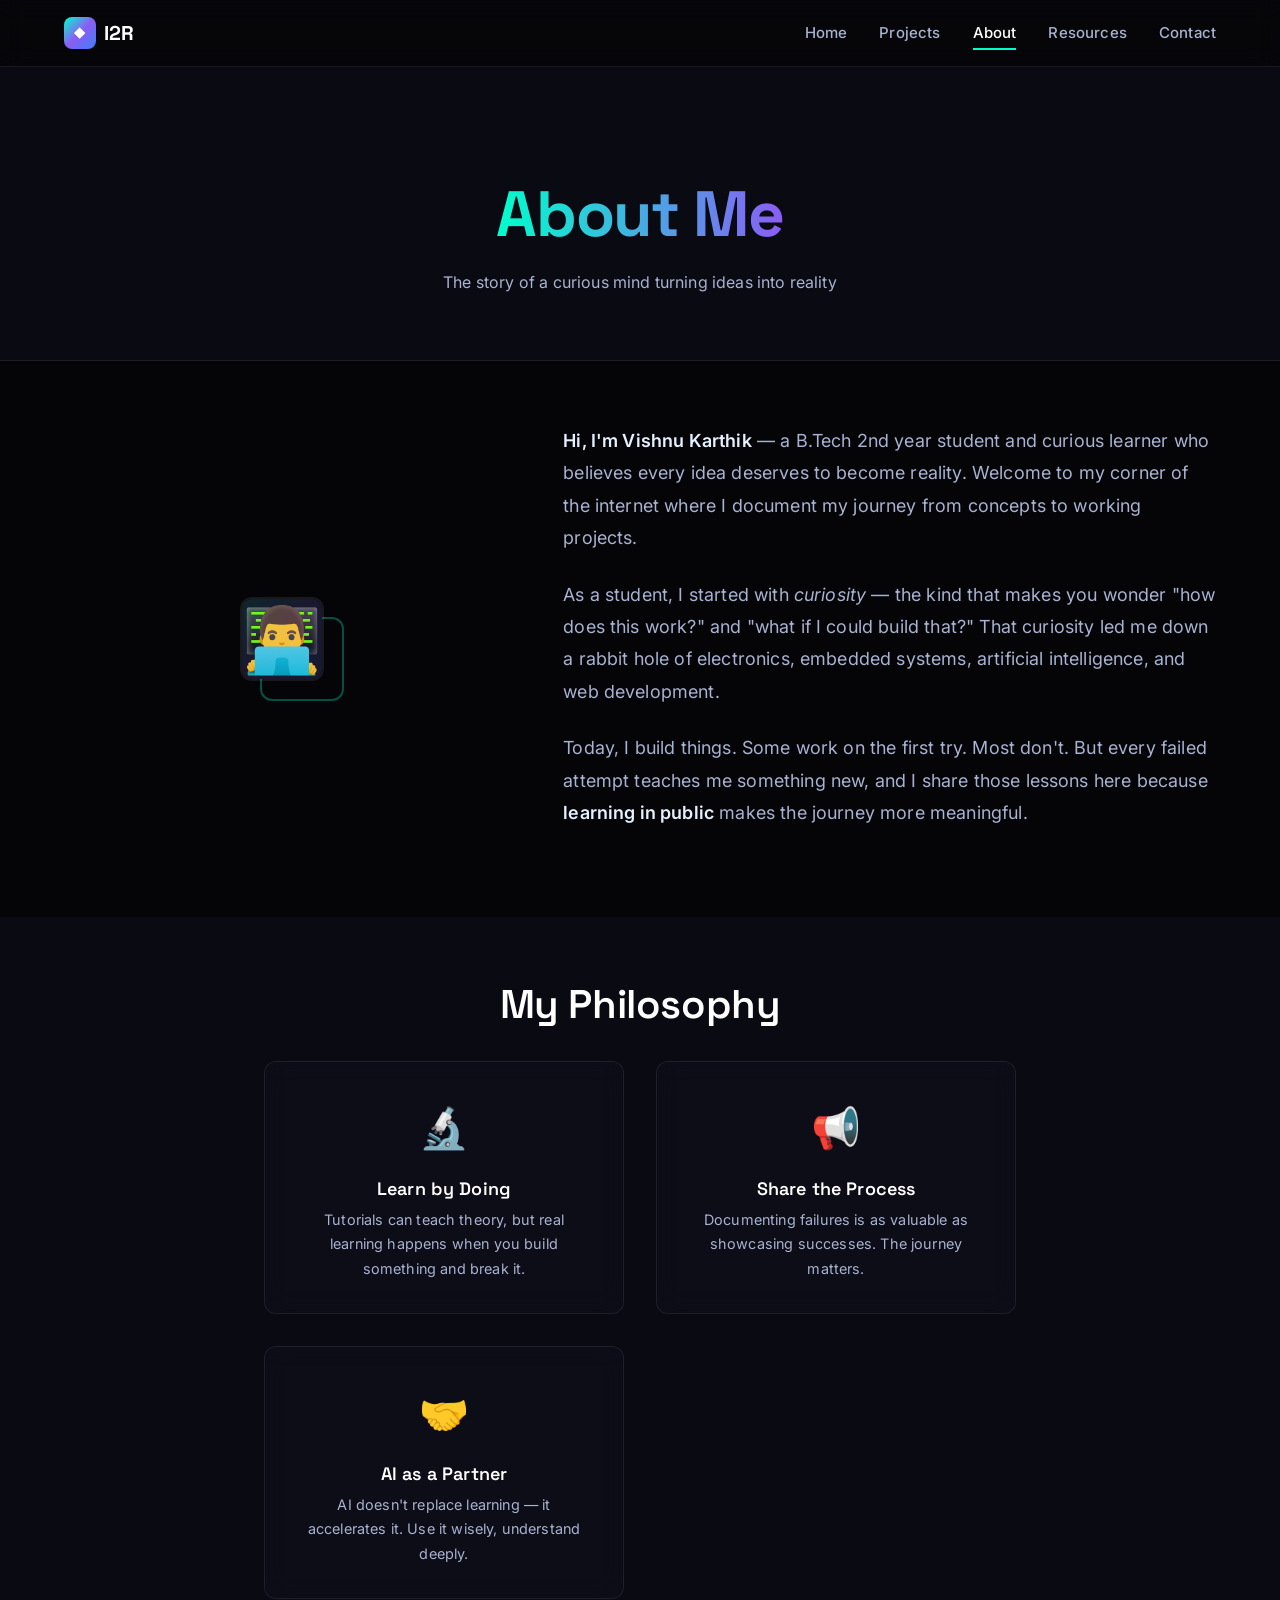
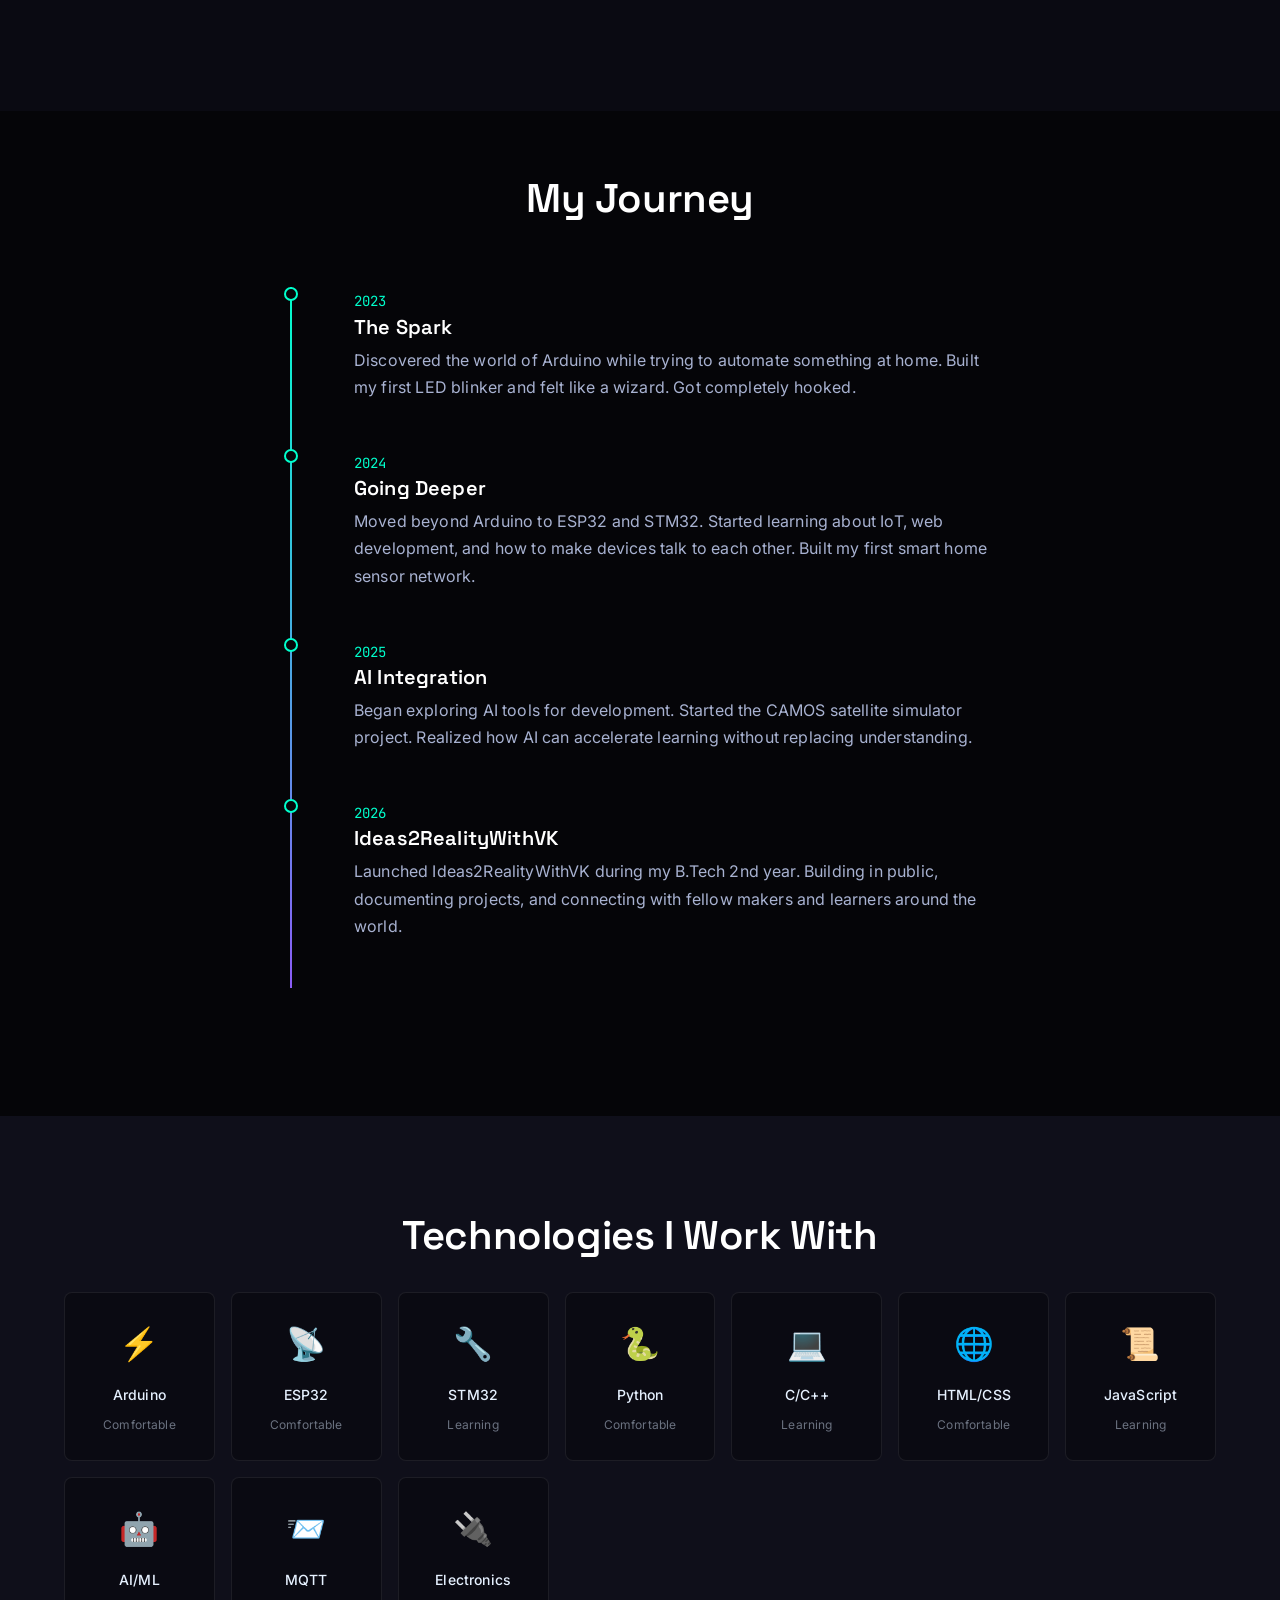
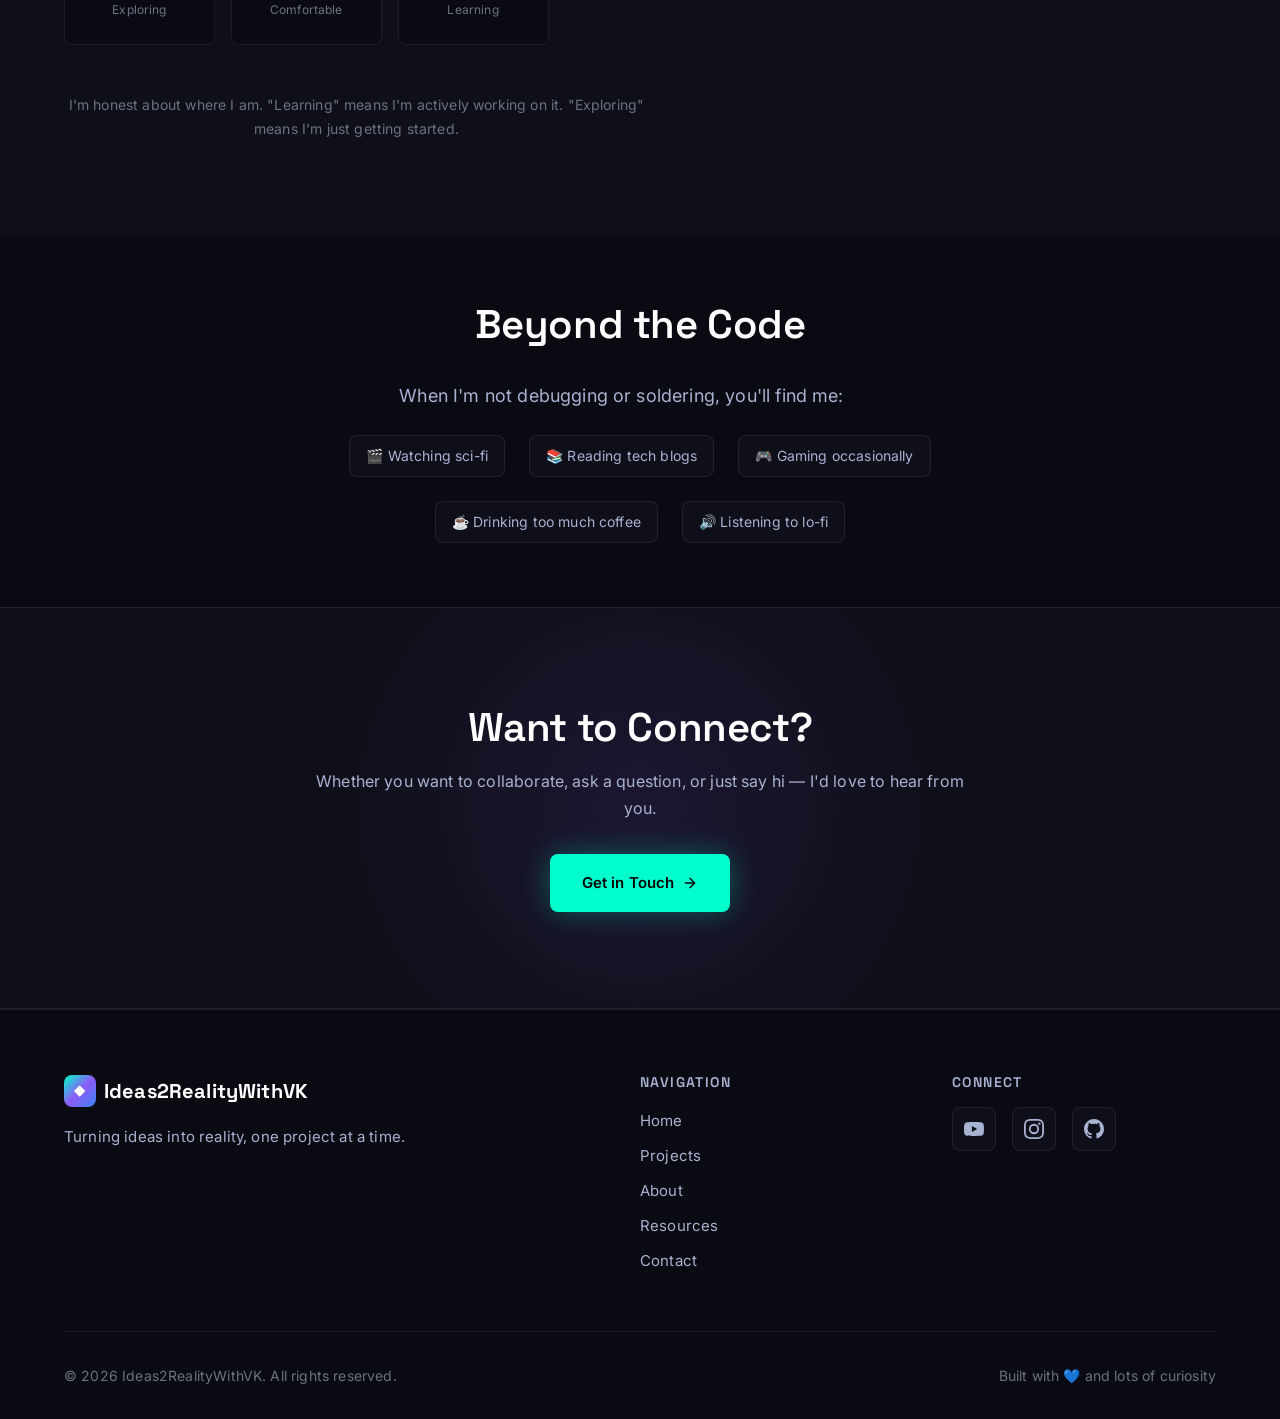
==== about.html @ cab0c221 "Add files via upload" ====
<!DOCTYPE html>
<html lang="en">

<head>
    <meta charset="UTF-8">
    <meta name="viewport" content="width=device-width, initial-scale=1.0">
    <meta name="description"
        content="Get to know Ideas2RealityWithVK - a curious learner turning ideas into real projects with electronics, coding, and AI.">
    <meta name="keywords" content="about, tech learner, maker, electronics enthusiast, programmer">
    <meta name="author" content="Ideas2RealityWithVK">

    <title>About | Ideas2RealityWithVK</title>

    <!-- Fonts -->
    <link rel="preconnect" href="https://fonts.googleapis.com">
    <link rel="preconnect" href="https://fonts.gstatic.com" crossorigin>
    <link
        href="https://fonts.googleapis.com/css2?family=Inter:wght@400;500;600;700&family=JetBrains+Mono:wght@400;500&family=Space+Grotesk:wght@500;600;700&display=swap"
        rel="stylesheet">

    <!-- Styles -->
    <link rel="stylesheet" href="css/style.css">
</head>

<body>
    <!-- Skip Link -->
    <a href="#main" class="skip-link">Skip to main content</a>

    <!-- Navigation -->
    <nav class="nav" role="navigation" aria-label="Main navigation">
        <div class="container nav__container">
            <a href="index.html" class="nav__logo" aria-label="Ideas2RealityWithVK Home">
                <span class="nav__logo-icon">◆</span>
                <span>I2R</span>
            </a>

            <button class="nav__toggle" aria-label="Toggle menu" aria-expanded="false">
                <span class="nav__toggle-bar"></span>
                <span class="nav__toggle-bar"></span>
                <span class="nav__toggle-bar"></span>
            </button>

            <ul class="nav__menu" role="menubar">
                <li role="none"><a href="index.html" class="nav__link" role="menuitem">Home</a></li>
                <li role="none"><a href="projects.html" class="nav__link" role="menuitem">Projects</a></li>
                <li role="none"><a href="about.html" class="nav__link nav__link--active" role="menuitem">About</a></li>
                <li role="none"><a href="resources.html" class="nav__link" role="menuitem">Resources</a></li>
                <li role="none"><a href="contact.html" class="nav__link" role="menuitem">Contact</a></li>
            </ul>
        </div>
        <div class="nav__overlay" aria-hidden="true"></div>
    </nav>

    <main id="main">
        <!-- Page Header -->
        <header class="page-header">
            <div class="container">
                <h1><span class="gradient-text">About Me</span></h1>
                <p>The story of a curious mind turning ideas into reality</p>
            </div>
        </header>

        <!-- About Intro -->
        <section class="about-section">
            <div class="container">
                <div class="about-preview__content reveal-on-scroll">
                    <div class="about-preview__image">
                        <div class="about-preview__image-wrapper">
                            <div class="about-preview__placeholder" aria-label="Profile picture placeholder">
                                👨‍💻
                            </div>
                        </div>
                    </div>
                    <div class="about-intro">
                        <p>
                            <strong>Hi, I'm Vishnu Karthik</strong> — a B.Tech 2nd year student and curious learner
                            who believes every idea deserves to become reality. Welcome to my corner of the internet
                            where I document my journey from concepts to working projects.
                        </p>
                        <p>
                            As a student, I started with <em>curiosity</em> — the kind that makes you wonder
                            "how does this work?" and "what if I could build that?" That curiosity led me down
                            a rabbit hole of electronics, embedded systems, artificial intelligence, and web
                            development.
                        </p>
                        <p>
                            Today, I build things. Some work on the first try. Most don't. But every
                            failed attempt teaches me something new, and I share those lessons here
                            because <strong>learning in public</strong> makes the journey more meaningful.
                        </p>
                    </div>
                </div>
            </div>
        </section>

        <!-- My Philosophy -->
        <section class="about-section" style="background: var(--bg-space);">
            <div class="container container--narrow">
                <div class="reveal-on-scroll">
                    <h2 class="text-center mb-xl">My Philosophy</h2>

                    <div class="grid grid--3 mb-2xl">
                        <div class="card text-center">
                            <div style="font-size: 2.5rem; margin-bottom: 1rem;">🔬</div>
                            <h4 style="margin-bottom: 0.5rem;">Learn by Doing</h4>
                            <p style="font-size: 0.9rem;">Tutorials can teach theory, but real learning happens when you
                                build something and break it.</p>
                        </div>
                        <div class="card text-center">
                            <div style="font-size: 2.5rem; margin-bottom: 1rem;">📢</div>
                            <h4 style="margin-bottom: 0.5rem;">Share the Process</h4>
                            <p style="font-size: 0.9rem;">Documenting failures is as valuable as showcasing successes.
                                The journey matters.</p>
                        </div>
                        <div class="card text-center">
                            <div style="font-size: 2.5rem; margin-bottom: 1rem;">🤝</div>
                            <h4 style="margin-bottom: 0.5rem;">AI as a Partner</h4>
                            <p style="font-size: 0.9rem;">AI doesn't replace learning — it accelerates it. Use it
                                wisely, understand deeply.</p>
                        </div>
                    </div>
                </div>
            </div>
        </section>

        <!-- My Journey Timeline -->
        <section class="about-section">
            <div class="container container--narrow">
                <h2 class="text-center mb-xl reveal-on-scroll">My Journey</h2>

                <div class="timeline reveal-on-scroll">
                    <div class="timeline__item">
                        <span class="timeline__year">2023</span>
                        <h3 class="timeline__title">The Spark</h3>
                        <p class="timeline__description">
                            Discovered the world of Arduino while trying to automate something at home.
                            Built my first LED blinker and felt like a wizard. Got completely hooked.
                        </p>
                    </div>

                    <div class="timeline__item">
                        <span class="timeline__year">2024</span>
                        <h3 class="timeline__title">Going Deeper</h3>
                        <p class="timeline__description">
                            Moved beyond Arduino to ESP32 and STM32. Started learning about IoT,
                            web development, and how to make devices talk to each other. Built my
                            first smart home sensor network.
                        </p>
                    </div>

                    <div class="timeline__item">
                        <span class="timeline__year">2025</span>
                        <h3 class="timeline__title">AI Integration</h3>
                        <p class="timeline__description">
                            Began exploring AI tools for development. Started the CAMOS satellite
                            simulator project. Realized how AI can accelerate learning without
                            replacing understanding.
                        </p>
                    </div>

                    <div class="timeline__item">
                        <span class="timeline__year">2026</span>
                        <h3 class="timeline__title">Ideas2RealityWithVK</h3>
                        <p class="timeline__description">
                            Launched Ideas2RealityWithVK during my B.Tech 2nd year. Building in public,
                            documenting projects, and connecting with fellow makers and learners
                            around the world.
                        </p>
                    </div>
                </div>
            </div>
        </section>

        <!-- Skills Section -->
        <section class="skills-section section">
            <div class="container">
                <h2 class="text-center mb-xl reveal-on-scroll">Technologies I Work With</h2>

                <div class="skills-grid reveal-stagger reveal-on-scroll">
                    <div class="skill-item">
                        <span class="skill-item__icon">⚡</span>
                        <span class="skill-item__name">Arduino</span>
                        <span class="skill-item__level">Comfortable</span>
                    </div>
                    <div class="skill-item">
                        <span class="skill-item__icon">📡</span>
                        <span class="skill-item__name">ESP32</span>
                        <span class="skill-item__level">Comfortable</span>
                    </div>
                    <div class="skill-item">
                        <span class="skill-item__icon">🔧</span>
                        <span class="skill-item__name">STM32</span>
                        <span class="skill-item__level">Learning</span>
                    </div>
                    <div class="skill-item">
                        <span class="skill-item__icon">🐍</span>
                        <span class="skill-item__name">Python</span>
                        <span class="skill-item__level">Comfortable</span>
                    </div>
                    <div class="skill-item">
                        <span class="skill-item__icon">💻</span>
                        <span class="skill-item__name">C/C++</span>
                        <span class="skill-item__level">Learning</span>
                    </div>
                    <div class="skill-item">
                        <span class="skill-item__icon">🌐</span>
                        <span class="skill-item__name">HTML/CSS</span>
                        <span class="skill-item__level">Comfortable</span>
                    </div>
                    <div class="skill-item">
                        <span class="skill-item__icon">📜</span>
                        <span class="skill-item__name">JavaScript</span>
                        <span class="skill-item__level">Learning</span>
                    </div>
                    <div class="skill-item">
                        <span class="skill-item__icon">🤖</span>
                        <span class="skill-item__name">AI/ML</span>
                        <span class="skill-item__level">Exploring</span>
                    </div>
                    <div class="skill-item">
                        <span class="skill-item__icon">📨</span>
                        <span class="skill-item__name">MQTT</span>
                        <span class="skill-item__level">Comfortable</span>
                    </div>
                    <div class="skill-item">
                        <span class="skill-item__icon">🔌</span>
                        <span class="skill-item__name">Electronics</span>
                        <span class="skill-item__level">Learning</span>
                    </div>
                </div>

                <p class="text-center mt-2xl" style="color: var(--text-dim); font-size: 0.875rem;">
                    I'm honest about where I am. "Learning" means I'm actively working on it.
                    "Exploring" means I'm just getting started.
                </p>
            </div>
        </section>

        <!-- Beyond Code -->
        <section class="about-section" style="background: var(--bg-space);">
            <div class="container container--narrow">
                <div class="reveal-on-scroll">
                    <h2 class="text-center mb-xl">Beyond the Code</h2>

                    <div class="text-center">
                        <p style="font-size: 1.125rem; margin-bottom: 1.5rem;">
                            When I'm not debugging or soldering, you'll find me:
                        </p>
                        <div class="flex flex--center flex--gap-lg" style="flex-wrap: wrap;">
                            <span class="tech-stack__item">🎬 Watching sci-fi</span>
                            <span class="tech-stack__item">📚 Reading tech blogs</span>
                            <span class="tech-stack__item">🎮 Gaming occasionally</span>
                            <span class="tech-stack__item">☕ Drinking too much coffee</span>
                            <span class="tech-stack__item">🔊 Listening to lo-fi</span>
                        </div>
                    </div>
                </div>
            </div>
        </section>

        <!-- CTA -->
        <section class="cta-banner section">
            <div class="container">
                <div class="cta-banner__content reveal-on-scroll">
                    <h2>Want to Connect?</h2>
                    <p>
                        Whether you want to collaborate, ask a question, or just say hi —
                        I'd love to hear from you.
                    </p>
                    <a href="contact.html" class="btn btn--primary">
                        Get in Touch
                        <svg class="btn__icon" width="16" height="16" viewBox="0 0 24 24" fill="none"
                            stroke="currentColor" stroke-width="2" stroke-linecap="round" stroke-linejoin="round">
                            <path d="M5 12h14M12 5l7 7-7 7" />
                        </svg>
                    </a>
                </div>
            </div>
        </section>
    </main>

    <!-- Footer -->
    <footer class="footer" role="contentinfo">
        <div class="container">
            <div class="footer__content">
                <div class="footer__brand">
                    <a href="index.html" class="nav__logo">
                        <span class="nav__logo-icon">◆</span>
                        <span>Ideas2RealityWithVK</span>
                    </a>
                    <p>Turning ideas into reality, one project at a time.</p>
                </div>

                <nav class="footer__nav" aria-label="Footer navigation">
                    <h4>Navigation</h4>
                    <ul>
                        <li><a href="index.html">Home</a></li>
                        <li><a href="projects.html">Projects</a></li>
                        <li><a href="about.html">About</a></li>
                        <li><a href="resources.html">Resources</a></li>
                        <li><a href="contact.html">Contact</a></li>
                    </ul>
                </nav>

                <div class="footer__social">
                    <h4>Connect</h4>
                    <div class="social-links">
                        <a href="https://youtube.com/@Ideas2RealityWithVK" class="social-link" aria-label="YouTube"
                            target="_blank" rel="noopener noreferrer">
                            <svg viewBox="0 0 24 24" fill="currentColor">
                                <path
                                    d="M23.498 6.186a3.016 3.016 0 0 0-2.122-2.136C19.505 3.545 12 3.545 12 3.545s-7.505 0-9.377.505A3.017 3.017 0 0 0 .502 6.186C0 8.07 0 12 0 12s0 3.93.502 5.814a3.016 3.016 0 0 0 2.122 2.136c1.871.505 9.376.505 9.376.505s7.505 0 9.377-.505a3.015 3.015 0 0 0 2.122-2.136C24 15.93 24 12 24 12s0-3.93-.502-5.814zM9.545 15.568V8.432L15.818 12l-6.273 3.568z" />
                            </svg>
                        </a>
                        <a href="https://instagram.com/ideas2reality_vk" class="social-link" aria-label="Instagram"
                            target="_blank" rel="noopener noreferrer">
                            <svg viewBox="0 0 24 24" fill="currentColor">
                                <path
                                    d="M12 2.163c3.204 0 3.584.012 4.85.07 3.252.148 4.771 1.691 4.919 4.919.058 1.265.069 1.645.069 4.849 0 3.205-.012 3.584-.069 4.849-.149 3.225-1.664 4.771-4.919 4.919-1.266.058-1.644.07-4.85.07-3.204 0-3.584-.012-4.849-.07-3.26-.149-4.771-1.699-4.919-4.92-.058-1.265-.07-1.644-.07-4.849 0-3.204.013-3.583.07-4.849.149-3.227 1.664-4.771 4.919-4.919 1.266-.057 1.645-.069 4.849-.069zM12 0C8.741 0 8.333.014 7.053.072 2.695.272.273 2.69.073 7.052.014 8.333 0 8.741 0 12c0 3.259.014 3.668.072 4.948.2 4.358 2.618 6.78 6.98 6.98C8.333 23.986 8.741 24 12 24c3.259 0 3.668-.014 4.948-.072 4.354-.2 6.782-2.618 6.979-6.98.059-1.28.073-1.689.073-4.948 0-3.259-.014-3.667-.072-4.947-.196-4.354-2.617-6.78-6.979-6.98C15.668.014 15.259 0 12 0zm0 5.838a6.162 6.162 0 1 0 0 12.324 6.162 6.162 0 0 0 0-12.324zM12 16a4 4 0 1 1 0-8 4 4 0 0 1 0 8zm6.406-11.845a1.44 1.44 0 1 0 0 2.881 1.44 1.44 0 0 0 0-2.881z" />
                            </svg>
                        </a>
                        <a href="https://github.com/Ideas2RealityWithVK" class="social-link" aria-label="GitHub"
                            target="_blank" rel="noopener noreferrer">
                            <svg viewBox="0 0 24 24" fill="currentColor">
                                <path
                                    d="M12 0C5.374 0 0 5.373 0 12c0 5.302 3.438 9.8 8.207 11.387.599.111.793-.261.793-.577v-2.234c-3.338.726-4.033-1.416-4.033-1.416-.546-1.387-1.333-1.756-1.333-1.756-1.089-.745.083-.729.083-.729 1.205.084 1.839 1.237 1.839 1.237 1.07 1.834 2.807 1.304 3.492.997.107-.775.418-1.305.762-1.604-2.665-.305-5.467-1.334-5.467-5.931 0-1.311.469-2.381 1.236-3.221-.124-.303-.535-1.524.117-3.176 0 0 1.008-.322 3.301 1.23A11.509 11.509 0 0 1 12 5.803c1.02.005 2.047.138 3.006.404 2.291-1.552 3.297-1.23 3.297-1.23.653 1.653.242 2.874.118 3.176.77.84 1.235 1.911 1.235 3.221 0 4.609-2.807 5.624-5.479 5.921.43.372.823 1.102.823 2.222v3.293c0 .319.192.694.801.576C20.566 21.797 24 17.3 24 12c0-6.627-5.373-12-12-12z" />
                            </svg>
                        </a>
                    </div>
                </div>
            </div>

            <div class="footer__bottom">
                <p>&copy; 2026 Ideas2RealityWithVK. All rights reserved.</p>
                <p>Built with 💙 and lots of curiosity</p>
            </div>
        </div>
    </footer>

    <!-- Scripts -->
    <script src="js/main.js"></script>
</body>

</html>
---- css/style.css ----
/* ============================================
   IDEAS2REALITYWITHVK — Design System
   A futuristic dark-mode portfolio
   ============================================ */

/* ============================================
   1. CSS CUSTOM PROPERTIES
   ============================================ */
:root {
  /* === BACKGROUNDS === */
  --bg-void: #050508;
  --bg-space: #0a0a12;
  --bg-nebula: #0f0f1a;
  --bg-stellar: #151525;
  --bg-cosmic: #1a1a2e;

  /* === TEXT HIERARCHY === */
  --text-white: #ffffff;
  --text-bright: #e6f1ff;
  --text-muted: #a8b2d1;
  --text-dim: #6b7280;

  /* === ACCENT SPECTRUM === */
  --accent-primary: #00ffcc;
  --accent-secondary: #8b5cf6;
  --accent-tertiary: #3b82f6;
  --accent-warm: #f59e0b;
  --accent-success: #10b981;

  /* === GLASS EFFECTS === */
  --glass-bg: rgba(15, 15, 26, 0.7);
  --glass-border: rgba(255, 255, 255, 0.08);
  --glass-blur: 12px;

  /* === GLOW EFFECTS === */
  --glow-cyan: 0 0 30px rgba(0, 255, 204, 0.3);
  --glow-violet: 0 0 30px rgba(139, 92, 246, 0.3);
  --glow-blue: 0 0 30px rgba(59, 130, 246, 0.3);
  --glow-subtle: 0 0 60px rgba(0, 255, 204, 0.1);

  /* === GRADIENTS === */
  --gradient-hero: linear-gradient(135deg, #00ffcc 0%, #8b5cf6 50%, #3b82f6 100%);
  --gradient-card: linear-gradient(180deg, rgba(139, 92, 246, 0.1) 0%, transparent 100%);
  --gradient-border: linear-gradient(135deg, rgba(0, 255, 204, 0.5), rgba(139, 92, 246, 0.5));
  --gradient-text: linear-gradient(90deg, #00ffcc, #8b5cf6, #3b82f6);

  /* === SPACING === */
  --space-xs: 0.25rem;
  --space-sm: 0.5rem;
  --space-md: 1rem;
  --space-lg: 1.5rem;
  --space-xl: 2rem;
  --space-2xl: 3rem;
  --space-3xl: 4rem;
  --space-4xl: 6rem;

  /* === ANIMATION === */
  --ease-out-expo: cubic-bezier(0.16, 1, 0.3, 1);
  --ease-out-back: cubic-bezier(0.34, 1.56, 0.64, 1);
  --ease-in-out-circ: cubic-bezier(0.85, 0, 0.15, 1);
  --spring-bounce: cubic-bezier(0.68, -0.6, 0.32, 1.6);
  --duration-instant: 100ms;
  --duration-fast: 200ms;
  --duration-normal: 400ms;
  --duration-slow: 600ms;
  --duration-reveal: 800ms;

  /* === BORDERS === */
  --radius-sm: 4px;
  --radius-md: 8px;
  --radius-lg: 12px;
  --radius-xl: 16px;
  --radius-full: 9999px;

  /* === SHADOWS === */
  --shadow-sm: 0 2px 8px rgba(0, 0, 0, 0.3);
  --shadow-md: 0 4px 16px rgba(0, 0, 0, 0.4);
  --shadow-lg: 0 8px 32px rgba(0, 0, 0, 0.5);
  --shadow-glow: 0 0 40px rgba(0, 255, 204, 0.15);
}

/* ============================================
   2. CSS RESET & BASE
   ============================================ */
*,
*::before,
*::after {
  box-sizing: border-box;
  margin: 0;
  padding: 0;
}

html {
  scroll-behavior: smooth;
  font-size: 16px;
}

body {
  font-family: 'Inter', -apple-system, BlinkMacSystemFont, 'Segoe UI', Roboto, sans-serif;
  background-color: var(--bg-void);
  color: var(--text-bright);
  line-height: 1.7;
  letter-spacing: 0.01em;
  min-height: 100vh;
  overflow-x: hidden;
  -webkit-font-smoothing: antialiased;
  -moz-osx-font-smoothing: grayscale;
}

/* Selection */
::selection {
  background: rgba(0, 255, 204, 0.3);
  color: var(--text-white);
}

/* Focus Styles */
:focus-visible {
  outline: 2px solid var(--accent-primary);
  outline-offset: 4px;
}

/* ============================================
   3. TYPOGRAPHY
   ============================================ */
h1, h2, h3, h4, h5, h6 {
  font-family: 'Space Grotesk', 'Inter', sans-serif;
  font-weight: 600;
  line-height: 1.2;
  color: var(--text-white);
}

h1 {
  font-size: clamp(2.5rem, 6vw, 4rem);
  font-weight: 700;
  letter-spacing: -0.02em;
}

h2 {
  font-size: clamp(1.75rem, 4vw, 2.5rem);
  letter-spacing: -0.01em;
}

h3 {
  font-size: clamp(1.25rem, 2vw, 1.5rem);
}

h4 {
  font-size: 1.125rem;
}

p {
  color: var(--text-muted);
  max-width: 65ch;
}

a {
  color: var(--accent-primary);
  text-decoration: none;
  transition: color var(--duration-fast) ease;
}

a:hover {
  color: var(--text-white);
}

strong {
  color: var(--text-bright);
  font-weight: 600;
}

code {
  font-family: 'JetBrains Mono', 'Fira Code', monospace;
  font-size: 0.875em;
  background: var(--bg-stellar);
  padding: 0.2em 0.4em;
  border-radius: var(--radius-sm);
  color: var(--accent-primary);
}

/* Gradient Text */
.gradient-text {
  background: var(--gradient-text);
  background-size: 200% auto;
  -webkit-background-clip: text;
  background-clip: text;
  -webkit-text-fill-color: transparent;
  animation: shimmer 3s linear infinite;
}

@keyframes shimmer {
  0% { background-position: 0% center; }
  100% { background-position: 200% center; }
}

/* ============================================
   4. LAYOUT
   ============================================ */
.container {
  width: 100%;
  max-width: 1200px;
  margin: 0 auto;
  padding: 0 var(--space-lg);
}

.container--narrow {
  max-width: 800px;
}

.container--wide {
  max-width: 1400px;
}

/* Grid System */
.grid {
  display: grid;
  gap: var(--space-xl);
}

.grid--2 {
  grid-template-columns: repeat(auto-fit, minmax(300px, 1fr));
}

.grid--3 {
  grid-template-columns: repeat(auto-fit, minmax(280px, 1fr));
}

/* Flex Utilities */
.flex {
  display: flex;
}

.flex--center {
  align-items: center;
  justify-content: center;
}

.flex--between {
  align-items: center;
  justify-content: space-between;
}

.flex--column {
  flex-direction: column;
}

.flex--gap-sm { gap: var(--space-sm); }
.flex--gap-md { gap: var(--space-md); }
.flex--gap-lg { gap: var(--space-lg); }

/* Section Spacing */
section {
  padding: var(--space-4xl) 0;
}

.section-header {
  margin-bottom: var(--space-3xl);
  text-align: center;
}

.section-header p {
  margin: var(--space-md) auto 0;
}

/* ============================================
   5. SKIP LINK (Accessibility)
   ============================================ */
.skip-link {
  position: fixed;
  top: -100%;
  left: var(--space-md);
  z-index: 9999;
  padding: var(--space-sm) var(--space-md);
  background: var(--accent-primary);
  color: var(--bg-void);
  font-weight: 600;
  border-radius: var(--radius-md);
  transition: top var(--duration-fast) ease;
}

.skip-link:focus {
  top: var(--space-md);
}

/* ============================================
   6. NAVIGATION
   ============================================ */
.nav {
  position: fixed;
  top: 0;
  left: 0;
  right: 0;
  z-index: 1000;
  padding: var(--space-md) 0;
  background: rgba(5, 5, 8, 0.8);
  backdrop-filter: blur(var(--glass-blur));
  border-bottom: 1px solid var(--glass-border);
  transition: background var(--duration-normal) ease;
}

.nav__container {
  display: flex;
  align-items: center;
  justify-content: space-between;
}

/* Logo */
.nav__logo {
  display: flex;
  align-items: center;
  gap: var(--space-sm);
  font-family: 'Space Grotesk', sans-serif;
  font-size: 1.25rem;
  font-weight: 700;
  color: var(--text-white);
  text-decoration: none;
  transition: transform var(--duration-fast) var(--ease-out-back);
}

.nav__logo:hover {
  transform: scale(1.05);
  color: var(--text-white);
}

.nav__logo-icon {
  width: 32px;
  height: 32px;
  background: var(--gradient-hero);
  border-radius: var(--radius-md);
  display: flex;
  align-items: center;
  justify-content: center;
  font-size: 0.875rem;
  transition: transform var(--duration-normal) var(--ease-out-expo);
}

.nav__logo:hover .nav__logo-icon {
  transform: rotate(10deg);
}

/* Desktop Menu */
.nav__menu {
  display: flex;
  align-items: center;
  gap: var(--space-xl);
  list-style: none;
}

.nav__link {
  position: relative;
  color: var(--text-muted);
  font-size: 0.9375rem;
  font-weight: 500;
  padding: var(--space-sm) 0;
  transition: color var(--duration-fast) ease;
}

.nav__link::after {
  content: '';
  position: absolute;
  bottom: 0;
  left: 0;
  width: 0;
  height: 2px;
  background: var(--accent-primary);
  transition: width var(--duration-normal) var(--ease-out-expo);
}

.nav__link:hover,
.nav__link--active {
  color: var(--text-white);
}

.nav__link:hover::after,
.nav__link--active::after {
  width: 100%;
}

/* Mobile Menu Toggle */
.nav__toggle {
  display: none;
  flex-direction: column;
  gap: 5px;
  padding: var(--space-sm);
  background: transparent;
  border: none;
  cursor: pointer;
  z-index: 1001;
}

.nav__toggle-bar {
  width: 24px;
  height: 2px;
  background: var(--text-bright);
  border-radius: var(--radius-full);
  transition: all var(--duration-normal) var(--ease-out-expo);
}

.nav__toggle.active .nav__toggle-bar:nth-child(1) {
  transform: rotate(45deg) translate(5px, 5px);
}

.nav__toggle.active .nav__toggle-bar:nth-child(2) {
  opacity: 0;
  transform: translateX(-10px);
}

.nav__toggle.active .nav__toggle-bar:nth-child(3) {
  transform: rotate(-45deg) translate(5px, -5px);
}

/* Mobile Menu */
@media (max-width: 768px) {
  .nav__toggle {
    display: flex;
  }

  .nav__menu {
    position: fixed;
    top: 0;
    right: 0;
    width: min(75vw, 320px);
    height: 100vh;
    flex-direction: column;
    justify-content: center;
    gap: var(--space-lg);
    padding: var(--space-3xl);
    background: var(--bg-space);
    border-left: 1px solid var(--glass-border);
    transform: translateX(100%);
    transition: transform var(--duration-normal) var(--ease-out-expo);
  }

  .nav__menu.active {
    transform: translateX(0);
  }

  .nav__link {
    font-size: 1.25rem;
  }

  .nav__link::before {
    content: '0' counter(nav-item) '.';
    counter-increment: nav-item;
    margin-right: var(--space-sm);
    font-family: 'JetBrains Mono', monospace;
    font-size: 0.75rem;
    color: var(--accent-primary);
  }

  .nav__menu {
    counter-reset: nav-item;
  }
}

/* Mobile Overlay */
.nav__overlay {
  position: fixed;
  inset: 0;
  background: rgba(0, 0, 0, 0.5);
  opacity: 0;
  visibility: hidden;
  transition: opacity var(--duration-normal) ease,
              visibility var(--duration-normal) ease;
  z-index: 999;
}

.nav__overlay.active {
  opacity: 1;
  visibility: visible;
}

/* ============================================
   7. HERO SECTION
   ============================================ */
.hero {
  position: relative;
  min-height: 100vh;
  display: flex;
  align-items: center;
  padding-top: 80px;
  overflow: hidden;
}

/* Animated Grid Background */
.hero__bg {
  position: absolute;
  inset: 0;
  background-image:
    radial-gradient(circle at 1px 1px, rgba(255, 255, 255, 0.03) 1px, transparent 0);
  background-size: 40px 40px;
  animation: gridMove 20s linear infinite;
}

@keyframes gridMove {
  0% { background-position: 0 0; }
  100% { background-position: 40px 40px; }
}

/* Glow orbs */
.hero__glow {
  position: absolute;
  border-radius: 50%;
  filter: blur(100px);
  opacity: 0.4;
  animation: float 10s ease-in-out infinite;
}

.hero__glow--1 {
  top: 20%;
  left: 10%;
  width: 400px;
  height: 400px;
  background: var(--accent-secondary);
  animation-delay: -2s;
}

.hero__glow--2 {
  bottom: 20%;
  right: 10%;
  width: 300px;
  height: 300px;
  background: var(--accent-primary);
  animation-delay: -5s;
}

@keyframes float {
  0%, 100% { transform: translate(0, 0); }
  25% { transform: translate(20px, -20px); }
  50% { transform: translate(-10px, 20px); }
  75% { transform: translate(15px, 10px); }
}

.hero__content {
  position: relative;
  z-index: 1;
  max-width: 800px;
}

.hero__greeting {
  display: inline-block;
  font-family: 'JetBrains Mono', monospace;
  font-size: 1rem;
  color: var(--accent-primary);
  margin-bottom: var(--space-md);
  opacity: 0;
  animation: fadeInUp 0.6s var(--ease-out-expo) 0.2s forwards;
}

.hero__title {
  font-size: clamp(2.5rem, 8vw, 5rem);
  font-weight: 700;
  line-height: 1.1;
  margin-bottom: var(--space-lg);
  opacity: 0;
  animation: fadeInUp 0.6s var(--ease-out-expo) 0.4s forwards;
}

.hero__tagline {
  font-size: clamp(1.125rem, 2vw, 1.375rem);
  color: var(--text-muted);
  max-width: 550px;
  margin-bottom: var(--space-2xl);
  opacity: 0;
  animation: fadeInUp 0.6s var(--ease-out-expo) 0.6s forwards;
}

.hero__cta {
  display: flex;
  flex-wrap: wrap;
  gap: var(--space-md);
  opacity: 0;
  animation: fadeInUp 0.6s var(--ease-out-expo) 0.8s forwards;
}

@keyframes fadeInUp {
  from {
    opacity: 0;
    transform: translateY(30px);
  }
  to {
    opacity: 1;
    transform: translateY(0);
  }
}

/* Scroll Indicator */
.hero__scroll {
  position: absolute;
  bottom: var(--space-2xl);
  left: 50%;
  transform: translateX(-50%);
  display: flex;
  flex-direction: column;
  align-items: center;
  gap: var(--space-sm);
  color: var(--text-dim);
  font-size: 0.75rem;
  letter-spacing: 0.1em;
  text-transform: uppercase;
  opacity: 0;
  animation: fadeIn 0.6s ease 1.2s forwards;
}

.hero__scroll-icon {
  width: 24px;
  height: 40px;
  border: 2px solid var(--text-dim);
  border-radius: var(--radius-full);
  position: relative;
}

.hero__scroll-icon::before {
  content: '';
  position: absolute;
  top: 8px;
  left: 50%;
  transform: translateX(-50%);
  width: 4px;
  height: 8px;
  background: var(--accent-primary);
  border-radius: var(--radius-full);
  animation: scrollBounce 1.5s ease-in-out infinite;
}

@keyframes scrollBounce {
  0%, 100% { transform: translateX(-50%) translateY(0); opacity: 1; }
  50% { transform: translateX(-50%) translateY(8px); opacity: 0.5; }
}

@keyframes fadeIn {
  to { opacity: 1; }
}

/* ============================================
   8. BUTTONS
   ============================================ */
.btn {
  display: inline-flex;
  align-items: center;
  gap: var(--space-sm);
  padding: var(--space-md) var(--space-xl);
  font-family: 'Inter', sans-serif;
  font-size: 0.9375rem;
  font-weight: 600;
  text-decoration: none;
  border-radius: var(--radius-md);
  border: none;
  cursor: pointer;
  transition: all var(--duration-normal) var(--ease-out-expo);
}

.btn--primary {
  background: var(--accent-primary);
  color: var(--bg-void);
  box-shadow: var(--glow-cyan);
}

.btn--primary:hover {
  transform: translateY(-2px);
  box-shadow: 0 0 50px rgba(0, 255, 204, 0.4);
  color: var(--bg-void);
}

.btn--secondary {
  background: transparent;
  color: var(--accent-primary);
  border: 2px solid var(--accent-primary);
}

.btn--secondary:hover {
  background: rgba(0, 255, 204, 0.1);
  transform: translateY(-2px);
  color: var(--accent-primary);
}

.btn__icon {
  transition: transform var(--duration-fast) ease;
}

.btn:hover .btn__icon {
  transform: translateX(4px);
}

/* ============================================
   9. CARDS
   ============================================ */
.card {
  position: relative;
  background: var(--glass-bg);
  border: 1px solid var(--glass-border);
  border-radius: var(--radius-lg);
  padding: var(--space-xl);
  backdrop-filter: blur(var(--glass-blur));
  transition: all var(--duration-normal) var(--ease-out-expo);
}

.card::before {
  content: '';
  position: absolute;
  inset: 0;
  border-radius: var(--radius-lg);
  padding: 1px;
  background: var(--gradient-border);
  -webkit-mask: 
    linear-gradient(#fff 0 0) content-box, 
    linear-gradient(#fff 0 0);
  mask: 
    linear-gradient(#fff 0 0) content-box, 
    linear-gradient(#fff 0 0);
  -webkit-mask-composite: xor;
  mask-composite: exclude;
  opacity: 0;
  transition: opacity var(--duration-normal) ease;
}

.card:hover {
  transform: translateY(-8px);
  box-shadow: var(--shadow-glow);
  border-color: transparent;
}

.card:hover::before {
  opacity: 1;
}

/* Project Card */
.project-card {
  display: flex;
  flex-direction: column;
  height: 100%;
}

.project-card__icon {
  width: 56px;
  height: 56px;
  background: var(--bg-stellar);
  border-radius: var(--radius-md);
  display: flex;
  align-items: center;
  justify-content: center;
  margin-bottom: var(--space-lg);
  font-size: 1.5rem;
  transition: all var(--duration-normal) var(--ease-out-expo);
}

.project-card:hover .project-card__icon {
  background: var(--gradient-hero);
  transform: scale(1.1) rotate(-5deg);
}

.project-card__title {
  font-size: 1.25rem;
  margin-bottom: var(--space-sm);
}

.project-card__title a {
  color: var(--text-white);
  text-decoration: none;
}

.project-card__title a:hover {
  color: var(--accent-primary);
}

.project-card__description {
  font-size: 0.9375rem;
  color: var(--text-muted);
  margin-bottom: var(--space-lg);
  flex-grow: 1;
}

.project-card__tech {
  display: flex;
  flex-wrap: wrap;
  gap: var(--space-sm);
  margin-bottom: var(--space-md);
}

.project-card__footer {
  display: flex;
  align-items: center;
  justify-content: space-between;
  margin-top: auto;
  padding-top: var(--space-md);
  border-top: 1px solid var(--glass-border);
}

/* Tech Badge */
.tech-badge {
  display: inline-flex;
  align-items: center;
  padding: var(--space-xs) var(--space-sm);
  font-family: 'JetBrains Mono', monospace;
  font-size: 0.75rem;
  color: var(--text-muted);
  background: var(--bg-stellar);
  border-radius: var(--radius-sm);
  transition: all var(--duration-fast) ease;
}

.tech-badge:hover {
  color: var(--accent-primary);
  background: rgba(0, 255, 204, 0.1);
}

/* Status Badge */
.status-badge {
  display: inline-flex;
  align-items: center;
  gap: var(--space-xs);
  font-size: 0.75rem;
  font-weight: 500;
  text-transform: uppercase;
  letter-spacing: 0.05em;
}

.status-badge::before {
  content: '';
  width: 8px;
  height: 8px;
  border-radius: 50%;
}

.status-badge--completed::before {
  background: var(--accent-success);
  box-shadow: 0 0 8px var(--accent-success);
}

.status-badge--completed {
  color: var(--accent-success);
}

.status-badge--progress::before {
  background: var(--accent-warm);
  box-shadow: 0 0 8px var(--accent-warm);
  animation: pulse 2s ease-in-out infinite;
}

.status-badge--progress {
  color: var(--accent-warm);
}

@keyframes pulse {
  0%, 100% { opacity: 1; }
  50% { opacity: 0.5; }
}

/* Card Link */
.card-link {
  display: inline-flex;
  align-items: center;
  gap: var(--space-xs);
  font-size: 0.875rem;
  font-weight: 500;
  color: var(--accent-primary);
}

.card-link svg {
  transition: transform var(--duration-fast) ease;
}

.card-link:hover svg {
  transform: translateX(4px);
}

/* ============================================
   10. SECTIONS
   ============================================ */
/* About Preview */
.about-preview {
  background: var(--bg-space);
}

.about-preview__content {
  display: grid;
  grid-template-columns: 1fr;
  gap: var(--space-3xl);
  align-items: center;
}

@media (min-width: 768px) {
  .about-preview__content {
    grid-template-columns: 1fr 1.5fr;
  }
}

.about-preview__image {
  position: relative;
  aspect-ratio: 1;
  max-width: 300px;
  margin: 0 auto;
}

.about-preview__image-wrapper {
  position: relative;
  width: 100%;
  height: 100%;
  border-radius: var(--radius-lg);
  overflow: hidden;
  border: 2px solid var(--glass-border);
}

.about-preview__image-wrapper::before {
  content: '';
  position: absolute;
  inset: 0;
  background: var(--gradient-hero);
  opacity: 0.1;
}

.about-preview__placeholder {
  width: 100%;
  height: 100%;
  background: var(--bg-nebula);
  display: flex;
  align-items: center;
  justify-content: center;
  font-size: 4rem;
}

.about-preview__image::after {
  content: '';
  position: absolute;
  top: 20px;
  left: 20px;
  right: -20px;
  bottom: -20px;
  border: 2px solid var(--accent-primary);
  border-radius: var(--radius-lg);
  z-index: -1;
  opacity: 0.3;
}

.about-preview__text h2 {
  margin-bottom: var(--space-lg);
}

.about-preview__text p {
  margin-bottom: var(--space-md);
}

/* Tech Stack */
.tech-stack {
  display: flex;
  flex-wrap: wrap;
  gap: var(--space-md);
  margin: var(--space-xl) 0;
}

.tech-stack__item {
  display: flex;
  align-items: center;
  gap: var(--space-sm);
  padding: var(--space-sm) var(--space-md);
  background: var(--bg-nebula);
  border: 1px solid var(--glass-border);
  border-radius: var(--radius-md);
  font-size: 0.875rem;
  color: var(--text-muted);
  transition: all var(--duration-fast) ease;
}

.tech-stack__item:hover {
  border-color: var(--accent-primary);
  color: var(--accent-primary);
  transform: translateY(-2px);
}

.tech-stack__icon {
  font-size: 1.25rem;
}

/* CTA Banner */
.cta-banner {
  position: relative;
  background: var(--bg-nebula);
  border-top: 1px solid var(--glass-border);
  border-bottom: 1px solid var(--glass-border);
  text-align: center;
  overflow: hidden;
}

.cta-banner::before {
  content: '';
  position: absolute;
  top: 50%;
  left: 50%;
  transform: translate(-50%, -50%);
  width: 600px;
  height: 600px;
  background: radial-gradient(circle, rgba(139, 92, 246, 0.1) 0%, transparent 70%);
}

.cta-banner__content {
  position: relative;
  z-index: 1;
}

.cta-banner h2 {
  margin-bottom: var(--space-md);
}

.cta-banner p {
  margin: 0 auto var(--space-xl);
}

/* ============================================
   11. FOOTER
   ============================================ */
.footer {
  background: var(--bg-space);
  border-top: 1px solid var(--glass-border);
  padding: var(--space-3xl) 0 var(--space-xl);
}

.footer__content {
  display: grid;
  grid-template-columns: 1fr;
  gap: var(--space-2xl);
  margin-bottom: var(--space-2xl);
}

@media (min-width: 768px) {
  .footer__content {
    grid-template-columns: 2fr 1fr 1fr;
  }
}

.footer__brand p {
  margin-top: var(--space-md);
  font-size: 0.9375rem;
}

.footer__nav h4,
.footer__social h4 {
  font-size: 0.875rem;
  text-transform: uppercase;
  letter-spacing: 0.1em;
  color: var(--text-muted);
  margin-bottom: var(--space-md);
}

.footer__nav ul {
  list-style: none;
}

.footer__nav li {
  margin-bottom: var(--space-sm);
}

.footer__nav a {
  color: var(--text-muted);
  font-size: 0.9375rem;
  transition: color var(--duration-fast) ease;
}

.footer__nav a:hover {
  color: var(--accent-primary);
}

/* Social Links */
.social-links {
  display: flex;
  gap: var(--space-md);
}

.social-link {
  width: 44px;
  height: 44px;
  display: flex;
  align-items: center;
  justify-content: center;
  background: var(--bg-nebula);
  border: 1px solid var(--glass-border);
  border-radius: var(--radius-md);
  color: var(--text-muted);
  transition: all var(--duration-fast) ease;
}

.social-link:hover {
  background: var(--accent-primary);
  border-color: var(--accent-primary);
  color: var(--bg-void);
  transform: translateY(-4px);
}

.social-link svg {
  width: 20px;
  height: 20px;
}

/* Footer Bottom */
.footer__bottom {
  display: flex;
  flex-direction: column;
  align-items: center;
  gap: var(--space-md);
  padding-top: var(--space-xl);
  border-top: 1px solid var(--glass-border);
  text-align: center;
}

@media (min-width: 768px) {
  .footer__bottom {
    flex-direction: row;
    justify-content: space-between;
  }
}

.footer__bottom p {
  font-size: 0.875rem;
  color: var(--text-dim);
}

.footer__bottom a {
  color: var(--accent-primary);
}

/* ============================================
   12. PAGE HEADER
   ============================================ */
.page-header {
  padding: calc(80px + var(--space-4xl)) 0 var(--space-3xl);
  background: var(--bg-space);
  border-bottom: 1px solid var(--glass-border);
  text-align: center;
}

.page-header h1 {
  margin-bottom: var(--space-md);
}

.page-header p {
  margin: 0 auto;
  max-width: 600px;
}

/* ============================================
   13. ABOUT PAGE SPECIFIC
   ============================================ */
.about-section {
  padding: var(--space-3xl) 0;
}

.about-intro {
  max-width: 800px;
  margin: 0 auto;
}

.about-intro p {
  font-size: 1.125rem;
  line-height: 1.8;
  margin-bottom: var(--space-lg);
}

/* Timeline */
.timeline {
  position: relative;
  max-width: 700px;
  margin: var(--space-3xl) auto;
  padding-left: var(--space-3xl);
}

.timeline::before {
  content: '';
  position: absolute;
  left: 0;
  top: 0;
  bottom: 0;
  width: 2px;
  background: linear-gradient(to bottom, var(--accent-primary), var(--accent-secondary));
}

.timeline__item {
  position: relative;
  padding-bottom: var(--space-2xl);
}

.timeline__item::before {
  content: '';
  position: absolute;
  left: calc(-1 * var(--space-3xl) - 6px);
  top: 0;
  width: 14px;
  height: 14px;
  background: var(--bg-void);
  border: 2px solid var(--accent-primary);
  border-radius: 50%;
}

.timeline__year {
  font-family: 'JetBrains Mono', monospace;
  font-size: 0.875rem;
  color: var(--accent-primary);
  margin-bottom: var(--space-sm);
}

.timeline__title {
  font-size: 1.25rem;
  margin-bottom: var(--space-sm);
}

.timeline__description {
  color: var(--text-muted);
}

/* Skills Grid */
.skills-section {
  background: var(--bg-nebula);
}

.skills-grid {
  display: grid;
  grid-template-columns: repeat(auto-fit, minmax(150px, 1fr));
  gap: var(--space-md);
}

.skill-item {
  display: flex;
  flex-direction: column;
  align-items: center;
  gap: var(--space-sm);
  padding: var(--space-lg);
  background: var(--bg-space);
  border: 1px solid var(--glass-border);
  border-radius: var(--radius-md);
  text-align: center;
  transition: all var(--duration-fast) ease;
}

.skill-item:hover {
  border-color: var(--accent-primary);
  transform: translateY(-4px);
}

.skill-item__icon {
  font-size: 2rem;
  margin-bottom: var(--space-xs);
}

.skill-item__name {
  font-size: 0.875rem;
  font-weight: 500;
  color: var(--text-bright);
}

.skill-item__level {
  font-size: 0.75rem;
  color: var(--text-dim);
}

/* ============================================
   14. RESOURCES PAGE
   ============================================ */
.resources-grid {
  display: grid;
  grid-template-columns: repeat(auto-fit, minmax(280px, 1fr));
  gap: var(--space-xl);
}

.resource-card {
  position: relative;
}

.resource-card__badge {
  position: absolute;
  top: var(--space-md);
  right: var(--space-md);
  padding: var(--space-xs) var(--space-sm);
  font-size: 0.6875rem;
  font-weight: 600;
  text-transform: uppercase;
  letter-spacing: 0.05em;
  border-radius: var(--radius-full);
}

.resource-card__badge--free {
  background: rgba(16, 185, 129, 0.2);
  color: var(--accent-success);
}

.resource-card__badge--soon {
  background: rgba(139, 92, 246, 0.2);
  color: var(--accent-secondary);
}

.resource-card__icon {
  width: 48px;
  height: 48px;
  background: var(--bg-stellar);
  border-radius: var(--radius-md);
  display: flex;
  align-items: center;
  justify-content: center;
  margin-bottom: var(--space-lg);
  font-size: 1.25rem;
}

.resource-card__title {
  font-size: 1.125rem;
  margin-bottom: var(--space-sm);
}

.resource-card__description {
  font-size: 0.9375rem;
  color: var(--text-muted);
  margin-bottom: var(--space-lg);
}

.resource-card--coming-soon {
  opacity: 0.7;
}

.resource-card--coming-soon::after {
  content: '';
  position: absolute;
  inset: 0;
  background: linear-gradient(to bottom, transparent 50%, rgba(5, 5, 8, 0.8) 100%);
  border-radius: var(--radius-lg);
  pointer-events: none;
}

/* ============================================
   15. CONTACT PAGE
   ============================================ */
.contact-section {
  padding: var(--space-3xl) 0;
}

.contact-grid {
  display: grid;
  grid-template-columns: 1fr;
  gap: var(--space-3xl);
}

@media (min-width: 768px) {
  .contact-grid {
    grid-template-columns: 1.2fr 1fr;
  }
}

/* Contact Form */
.contact-form {
  background: var(--glass-bg);
  border: 1px solid var(--glass-border);
  border-radius: var(--radius-lg);
  padding: var(--space-2xl);
}

.form-group {
  margin-bottom: var(--space-lg);
}

.form-label {
  display: block;
  font-size: 0.875rem;
  font-weight: 500;
  color: var(--text-bright);
  margin-bottom: var(--space-sm);
}

.form-input,
.form-textarea,
.form-select {
  width: 100%;
  padding: var(--space-md);
  font-family: 'Inter', sans-serif;
  font-size: 1rem;
  color: var(--text-bright);
  background: var(--bg-stellar);
  border: 1px solid var(--glass-border);
  border-radius: var(--radius-md);
  transition: all var(--duration-fast) ease;
}

.form-input:focus,
.form-textarea:focus,
.form-select:focus {
  outline: none;
  border-color: var(--accent-primary);
  box-shadow: 0 0 0 3px rgba(0, 255, 204, 0.1);
}

.form-input::placeholder,
.form-textarea::placeholder {
  color: var(--text-dim);
}

.form-textarea {
  min-height: 150px;
  resize: vertical;
}

.form-select {
  cursor: pointer;
  appearance: none;
  background-image: url("data:image/svg+xml,%3Csvg xmlns='http://www.w3.org/2000/svg' width='16' height='16' viewBox='0 0 24 24' fill='none' stroke='%23a8b2d1' stroke-width='2' stroke-linecap='round' stroke-linejoin='round'%3E%3Cpolyline points='6 9 12 15 18 9'%3E%3C/polyline%3E%3C/svg%3E");
  background-repeat: no-repeat;
  background-position: right var(--space-md) center;
  padding-right: var(--space-2xl);
}

.form-error {
  font-size: 0.8125rem;
  color: #ef4444;
  margin-top: var(--space-xs);
  display: none;
}

.form-group.error .form-input,
.form-group.error .form-textarea,
.form-group.error .form-select {
  border-color: #ef4444;
}

.form-group.error .form-error {
  display: block;
}

.form-note {
  font-size: 0.8125rem;
  color: var(--text-dim);
  margin-top: var(--space-md);
}

/* Contact Info */
.contact-info h3 {
  margin-bottom: var(--space-md);
}

.contact-info p {
  margin-bottom: var(--space-xl);
}

.contact-info__item {
  display: flex;
  align-items: flex-start;
  gap: var(--space-md);
  margin-bottom: var(--space-lg);
}

.contact-info__icon {
  width: 44px;
  height: 44px;
  background: var(--bg-nebula);
  border: 1px solid var(--glass-border);
  border-radius: var(--radius-md);
  display: flex;
  align-items: center;
  justify-content: center;
  color: var(--accent-primary);
  flex-shrink: 0;
}

.contact-info__text strong {
  display: block;
  margin-bottom: var(--space-xs);
}

.contact-info__text span {
  color: var(--text-muted);
  font-size: 0.9375rem;
}

/* Social Section in Contact */
.contact-social {
  margin-top: var(--space-2xl);
  padding-top: var(--space-xl);
  border-top: 1px solid var(--glass-border);
}

.contact-social h4 {
  font-size: 0.875rem;
  text-transform: uppercase;
  letter-spacing: 0.1em;
  color: var(--text-muted);
  margin-bottom: var(--space-md);
}

/* FAQ */
.faq-section {
  background: var(--bg-nebula);
}

.faq-list {
  max-width: 800px;
  margin: 0 auto;
}

.faq-item {
  border-bottom: 1px solid var(--glass-border);
}

.faq-question {
  width: 100%;
  display: flex;
  align-items: center;
  justify-content: space-between;
  padding: var(--space-lg) 0;
  font-family: 'Inter', sans-serif;
  font-size: 1rem;
  font-weight: 500;
  color: var(--text-bright);
  background: transparent;
  border: none;
  text-align: left;
  cursor: pointer;
  transition: color var(--duration-fast) ease;
}

.faq-question:hover {
  color: var(--accent-primary);
}

.faq-question svg {
  flex-shrink: 0;
  transition: transform var(--duration-normal) ease;
}

.faq-item.active .faq-question svg {
  transform: rotate(180deg);
}

.faq-answer {
  max-height: 0;
  overflow: hidden;
  transition: max-height var(--duration-normal) ease;
}

.faq-item.active .faq-answer {
  max-height: 500px;
}

.faq-answer p {
  padding-bottom: var(--space-lg);
}

/* ============================================
   16. SCROLL REVEAL ANIMATIONS
   ============================================ */
.reveal-on-scroll {
  opacity: 0;
  transform: translateY(30px);
  transition: opacity var(--duration-reveal) var(--ease-out-expo),
              transform var(--duration-reveal) var(--ease-out-expo);
}

.reveal-on-scroll.revealed {
  opacity: 1;
  transform: translateY(0);
}

/* Staggered reveal for grid items */
.reveal-stagger > * {
  opacity: 0;
  transform: translateY(30px);
  transition: opacity var(--duration-reveal) var(--ease-out-expo),
              transform var(--duration-reveal) var(--ease-out-expo);
}

.reveal-stagger.revealed > *:nth-child(1) { transition-delay: 0ms; }
.reveal-stagger.revealed > *:nth-child(2) { transition-delay: 100ms; }
.reveal-stagger.revealed > *:nth-child(3) { transition-delay: 200ms; }
.reveal-stagger.revealed > *:nth-child(4) { transition-delay: 300ms; }
.reveal-stagger.revealed > *:nth-child(5) { transition-delay: 400ms; }
.reveal-stagger.revealed > *:nth-child(6) { transition-delay: 500ms; }

.reveal-stagger.revealed > * {
  opacity: 1;
  transform: translateY(0);
}

/* ============================================
   17. UTILITIES
   ============================================ */
.text-center { text-align: center; }
.text-left { text-align: left; }
.text-right { text-align: right; }

.mt-sm { margin-top: var(--space-sm); }
.mt-md { margin-top: var(--space-md); }
.mt-lg { margin-top: var(--space-lg); }
.mt-xl { margin-top: var(--space-xl); }
.mt-2xl { margin-top: var(--space-2xl); }

.mb-sm { margin-bottom: var(--space-sm); }
.mb-md { margin-bottom: var(--space-md); }
.mb-lg { margin-bottom: var(--space-lg); }
.mb-xl { margin-bottom: var(--space-xl); }
.mb-2xl { margin-bottom: var(--space-2xl); }

.visually-hidden {
  position: absolute;
  width: 1px;
  height: 1px;
  padding: 0;
  margin: -1px;
  overflow: hidden;
  clip: rect(0, 0, 0, 0);
  white-space: nowrap;
  border: 0;
}

/* ============================================
   18. REDUCED MOTION
   ============================================ */
@media (prefers-reduced-motion: reduce) {
  *,
  *::before,
  *::after {
    animation-duration: 0.01ms !important;
    animation-iteration-count: 1 !important;
    transition-duration: 0.01ms !important;
    scroll-behavior: auto !important;
  }

  .reveal-on-scroll,
  .reveal-stagger > * {
    opacity: 1;
    transform: none;
  }
}
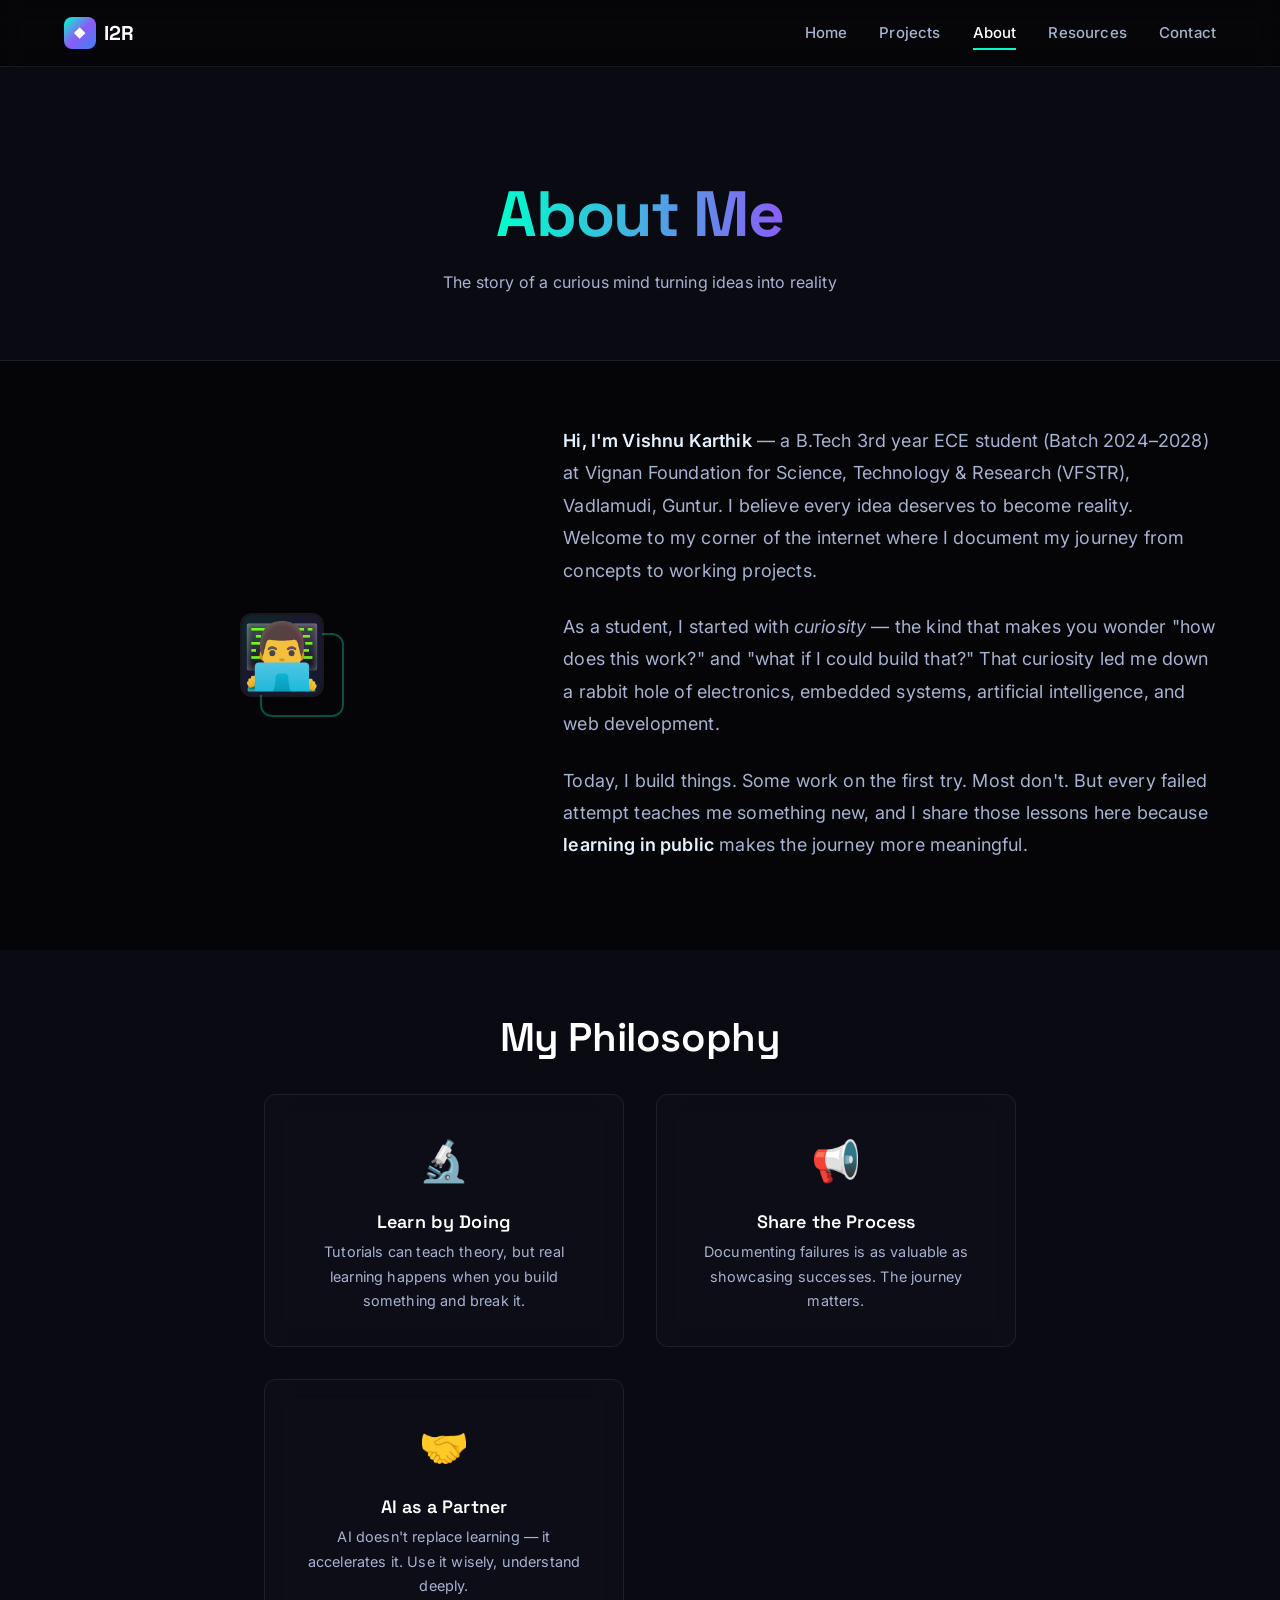
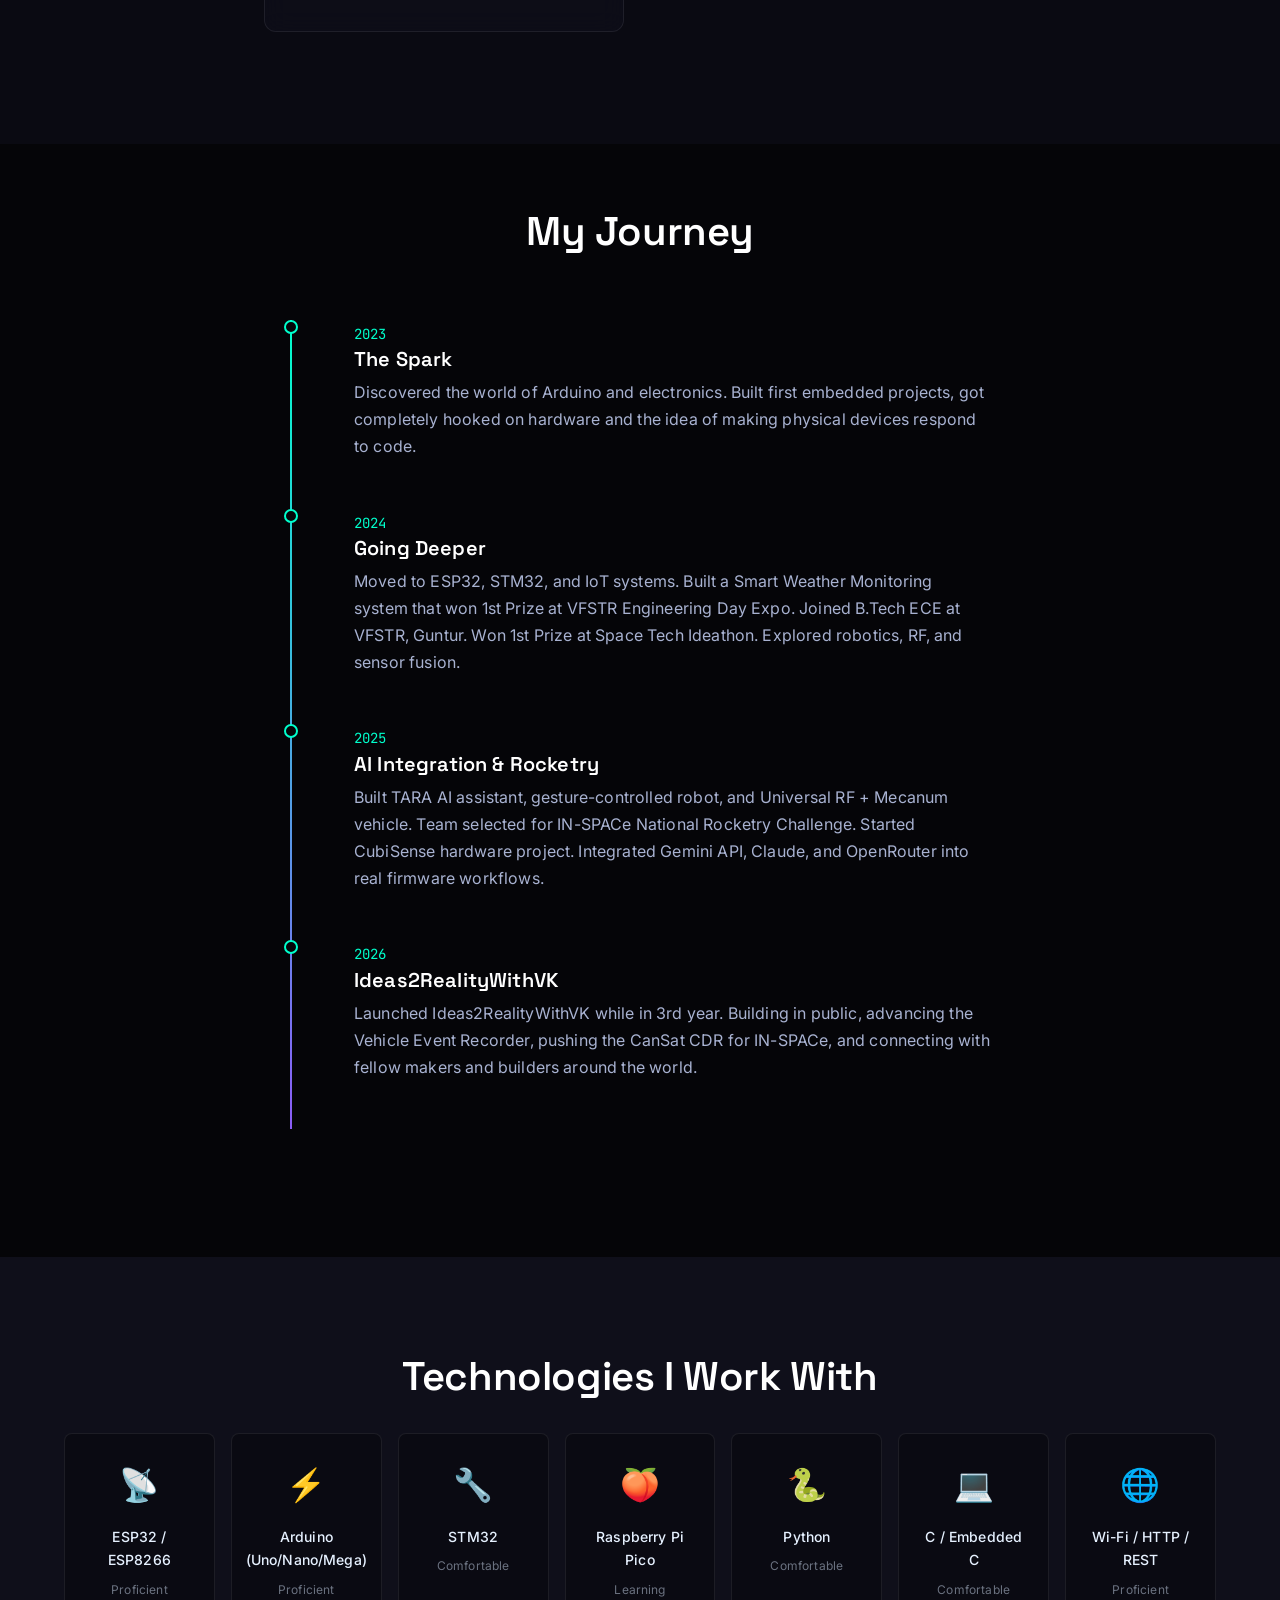
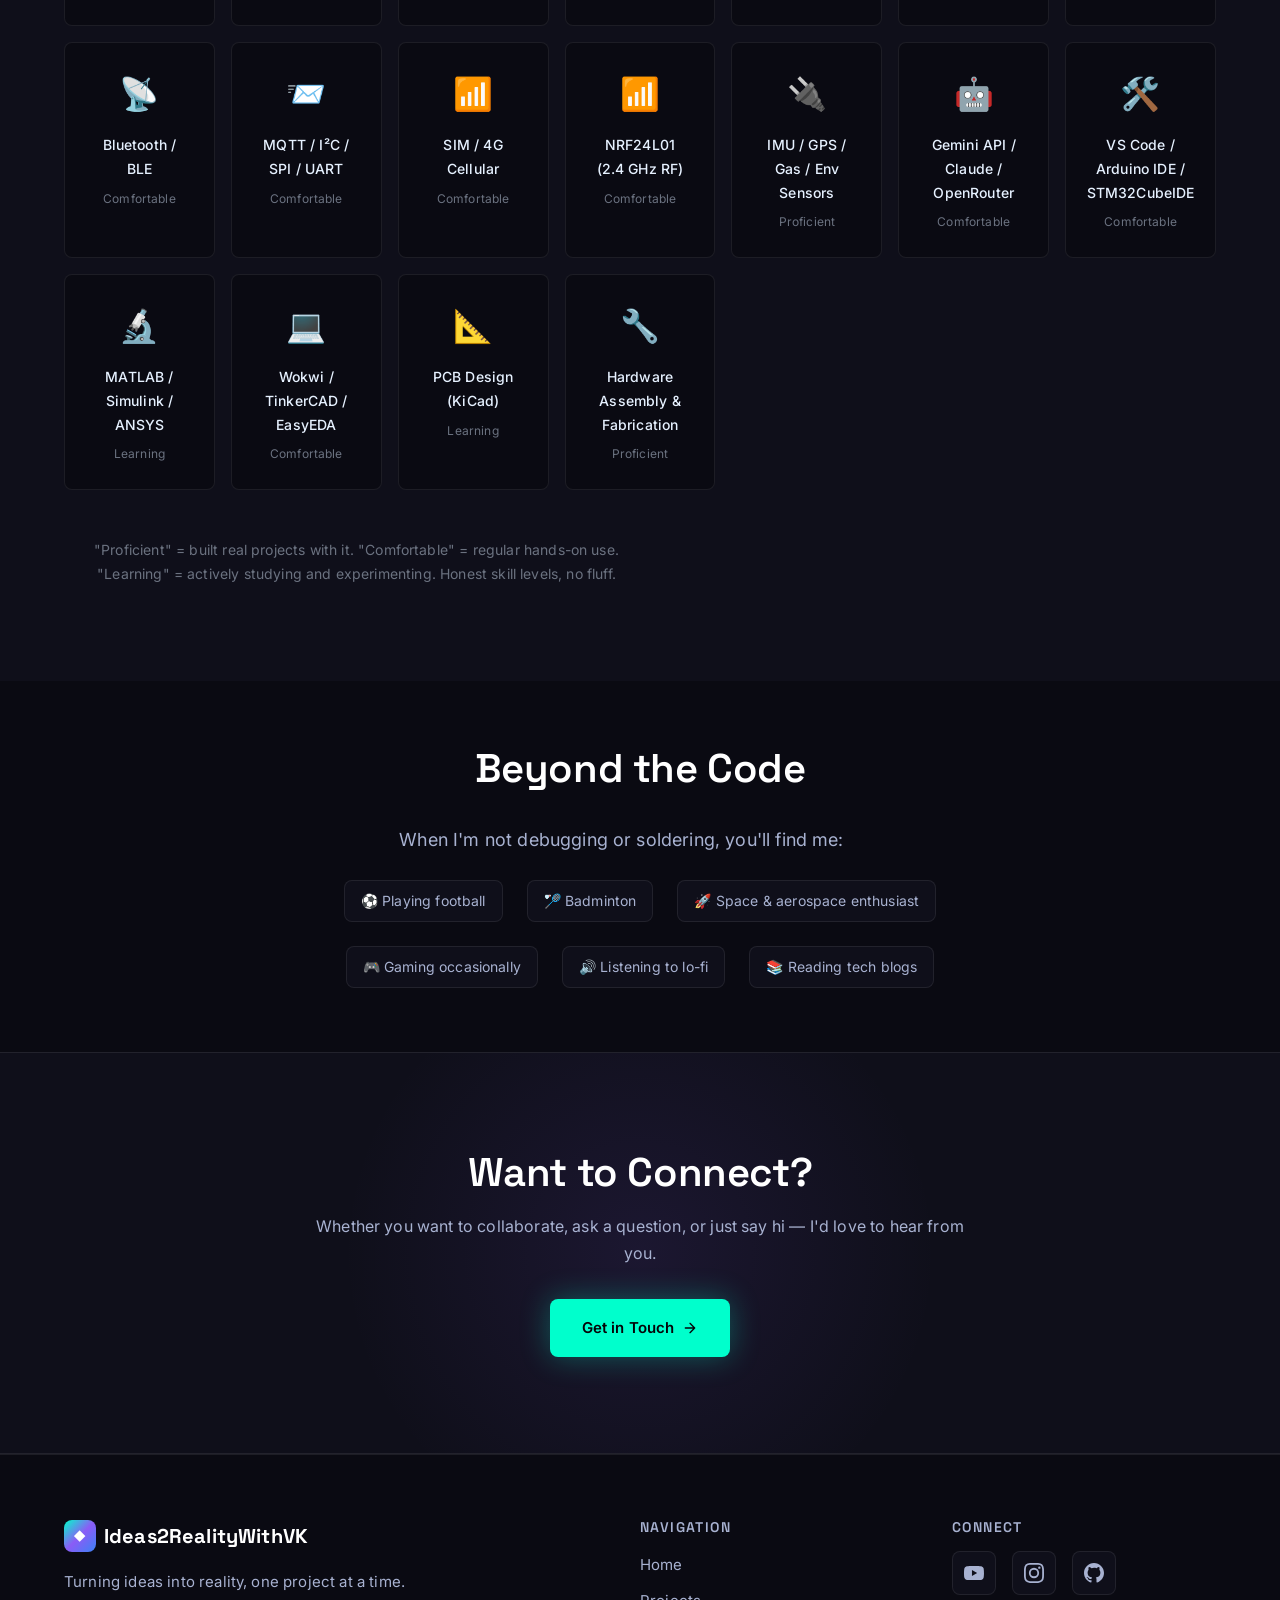
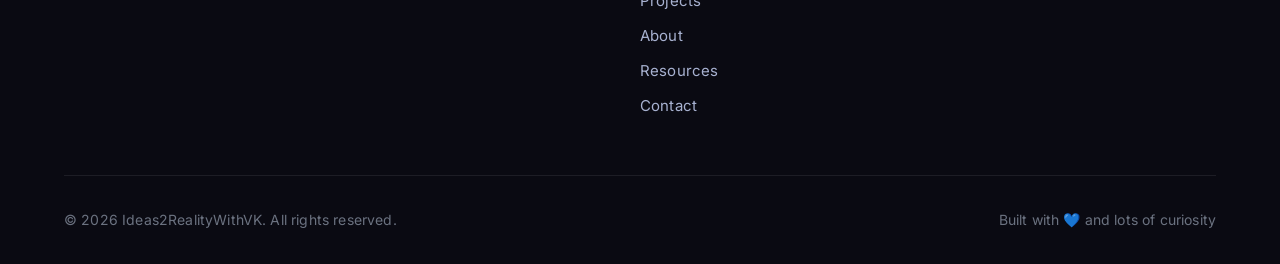
==== commit a25c489a: "Update portfolio" ====
--- a/about.html
+++ b/about.html
@@ -1,344 +1,393 @@
-<!DOCTYPE html>
-<html lang="en">
-
-<head>
-    <meta charset="UTF-8">
-    <meta name="viewport" content="width=device-width, initial-scale=1.0">
-    <meta name="description"
-        content="Get to know Ideas2RealityWithVK - a curious learner turning ideas into real projects with electronics, coding, and AI.">
-    <meta name="keywords" content="about, tech learner, maker, electronics enthusiast, programmer">
-    <meta name="author" content="Ideas2RealityWithVK">
-
-    <title>About | Ideas2RealityWithVK</title>
-
-    <!-- Fonts -->
-    <link rel="preconnect" href="https://fonts.googleapis.com">
-    <link rel="preconnect" href="https://fonts.gstatic.com" crossorigin>
-    <link
-        href="https://fonts.googleapis.com/css2?family=Inter:wght@400;500;600;700&family=JetBrains+Mono:wght@400;500&family=Space+Grotesk:wght@500;600;700&display=swap"
-        rel="stylesheet">
-
-    <!-- Styles -->
-    <link rel="stylesheet" href="css/style.css">
-</head>
-
-<body>
-    <!-- Skip Link -->
-    <a href="#main" class="skip-link">Skip to main content</a>
-
-    <!-- Navigation -->
-    <nav class="nav" role="navigation" aria-label="Main navigation">
-        <div class="container nav__container">
-            <a href="index.html" class="nav__logo" aria-label="Ideas2RealityWithVK Home">
-                <span class="nav__logo-icon">◆</span>
-                <span>I2R</span>
-            </a>
-
-            <button class="nav__toggle" aria-label="Toggle menu" aria-expanded="false">
-                <span class="nav__toggle-bar"></span>
-                <span class="nav__toggle-bar"></span>
-                <span class="nav__toggle-bar"></span>
-            </button>
-
-            <ul class="nav__menu" role="menubar">
-                <li role="none"><a href="index.html" class="nav__link" role="menuitem">Home</a></li>
-                <li role="none"><a href="projects.html" class="nav__link" role="menuitem">Projects</a></li>
-                <li role="none"><a href="about.html" class="nav__link nav__link--active" role="menuitem">About</a></li>
-                <li role="none"><a href="resources.html" class="nav__link" role="menuitem">Resources</a></li>
-                <li role="none"><a href="contact.html" class="nav__link" role="menuitem">Contact</a></li>
-            </ul>
-        </div>
-        <div class="nav__overlay" aria-hidden="true"></div>
-    </nav>
-
-    <main id="main">
-        <!-- Page Header -->
-        <header class="page-header">
-            <div class="container">
-                <h1><span class="gradient-text">About Me</span></h1>
-                <p>The story of a curious mind turning ideas into reality</p>
-            </div>
-        </header>
-
-        <!-- About Intro -->
-        <section class="about-section">
-            <div class="container">
-                <div class="about-preview__content reveal-on-scroll">
-                    <div class="about-preview__image">
-                        <div class="about-preview__image-wrapper">
-                            <div class="about-preview__placeholder" aria-label="Profile picture placeholder">
-                                👨‍💻
-                            </div>
-                        </div>
-                    </div>
-                    <div class="about-intro">
-                        <p>
-                            <strong>Hi, I'm Vishnu Karthik</strong> — a B.Tech 2nd year student and curious learner
-                            who believes every idea deserves to become reality. Welcome to my corner of the internet
-                            where I document my journey from concepts to working projects.
-                        </p>
-                        <p>
-                            As a student, I started with <em>curiosity</em> — the kind that makes you wonder
-                            "how does this work?" and "what if I could build that?" That curiosity led me down
-                            a rabbit hole of electronics, embedded systems, artificial intelligence, and web
-                            development.
-                        </p>
-                        <p>
-                            Today, I build things. Some work on the first try. Most don't. But every
-                            failed attempt teaches me something new, and I share those lessons here
-                            because <strong>learning in public</strong> makes the journey more meaningful.
-                        </p>
-                    </div>
-                </div>
-            </div>
-        </section>
-
-        <!-- My Philosophy -->
-        <section class="about-section" style="background: var(--bg-space);">
-            <div class="container container--narrow">
-                <div class="reveal-on-scroll">
-                    <h2 class="text-center mb-xl">My Philosophy</h2>
-
-                    <div class="grid grid--3 mb-2xl">
-                        <div class="card text-center">
-                            <div style="font-size: 2.5rem; margin-bottom: 1rem;">🔬</div>
-                            <h4 style="margin-bottom: 0.5rem;">Learn by Doing</h4>
-                            <p style="font-size: 0.9rem;">Tutorials can teach theory, but real learning happens when you
-                                build something and break it.</p>
-                        </div>
-                        <div class="card text-center">
-                            <div style="font-size: 2.5rem; margin-bottom: 1rem;">📢</div>
-                            <h4 style="margin-bottom: 0.5rem;">Share the Process</h4>
-                            <p style="font-size: 0.9rem;">Documenting failures is as valuable as showcasing successes.
-                                The journey matters.</p>
-                        </div>
-                        <div class="card text-center">
-                            <div style="font-size: 2.5rem; margin-bottom: 1rem;">🤝</div>
-                            <h4 style="margin-bottom: 0.5rem;">AI as a Partner</h4>
-                            <p style="font-size: 0.9rem;">AI doesn't replace learning — it accelerates it. Use it
-                                wisely, understand deeply.</p>
-                        </div>
-                    </div>
-                </div>
-            </div>
-        </section>
-
-        <!-- My Journey Timeline -->
-        <section class="about-section">
-            <div class="container container--narrow">
-                <h2 class="text-center mb-xl reveal-on-scroll">My Journey</h2>
-
-                <div class="timeline reveal-on-scroll">
-                    <div class="timeline__item">
-                        <span class="timeline__year">2023</span>
-                        <h3 class="timeline__title">The Spark</h3>
-                        <p class="timeline__description">
-                            Discovered the world of Arduino while trying to automate something at home.
-                            Built my first LED blinker and felt like a wizard. Got completely hooked.
-                        </p>
-                    </div>
-
-                    <div class="timeline__item">
-                        <span class="timeline__year">2024</span>
-                        <h3 class="timeline__title">Going Deeper</h3>
-                        <p class="timeline__description">
-                            Moved beyond Arduino to ESP32 and STM32. Started learning about IoT,
-                            web development, and how to make devices talk to each other. Built my
-                            first smart home sensor network.
-                        </p>
-                    </div>
-
-                    <div class="timeline__item">
-                        <span class="timeline__year">2025</span>
-                        <h3 class="timeline__title">AI Integration</h3>
-                        <p class="timeline__description">
-                            Began exploring AI tools for development. Started the CAMOS satellite
-                            simulator project. Realized how AI can accelerate learning without
-                            replacing understanding.
-                        </p>
-                    </div>
-
-                    <div class="timeline__item">
-                        <span class="timeline__year">2026</span>
-                        <h3 class="timeline__title">Ideas2RealityWithVK</h3>
-                        <p class="timeline__description">
-                            Launched Ideas2RealityWithVK during my B.Tech 2nd year. Building in public,
-                            documenting projects, and connecting with fellow makers and learners
-                            around the world.
-                        </p>
-                    </div>
-                </div>
-            </div>
-        </section>
-
-        <!-- Skills Section -->
-        <section class="skills-section section">
-            <div class="container">
-                <h2 class="text-center mb-xl reveal-on-scroll">Technologies I Work With</h2>
-
-                <div class="skills-grid reveal-stagger reveal-on-scroll">
-                    <div class="skill-item">
-                        <span class="skill-item__icon">⚡</span>
-                        <span class="skill-item__name">Arduino</span>
-                        <span class="skill-item__level">Comfortable</span>
-                    </div>
-                    <div class="skill-item">
-                        <span class="skill-item__icon">📡</span>
-                        <span class="skill-item__name">ESP32</span>
-                        <span class="skill-item__level">Comfortable</span>
-                    </div>
-                    <div class="skill-item">
-                        <span class="skill-item__icon">🔧</span>
-                        <span class="skill-item__name">STM32</span>
-                        <span class="skill-item__level">Learning</span>
-                    </div>
-                    <div class="skill-item">
-                        <span class="skill-item__icon">🐍</span>
-                        <span class="skill-item__name">Python</span>
-                        <span class="skill-item__level">Comfortable</span>
-                    </div>
-                    <div class="skill-item">
-                        <span class="skill-item__icon">💻</span>
-                        <span class="skill-item__name">C/C++</span>
-                        <span class="skill-item__level">Learning</span>
-                    </div>
-                    <div class="skill-item">
-                        <span class="skill-item__icon">🌐</span>
-                        <span class="skill-item__name">HTML/CSS</span>
-                        <span class="skill-item__level">Comfortable</span>
-                    </div>
-                    <div class="skill-item">
-                        <span class="skill-item__icon">📜</span>
-                        <span class="skill-item__name">JavaScript</span>
-                        <span class="skill-item__level">Learning</span>
-                    </div>
-                    <div class="skill-item">
-                        <span class="skill-item__icon">🤖</span>
-                        <span class="skill-item__name">AI/ML</span>
-                        <span class="skill-item__level">Exploring</span>
-                    </div>
-                    <div class="skill-item">
-                        <span class="skill-item__icon">📨</span>
-                        <span class="skill-item__name">MQTT</span>
-                        <span class="skill-item__level">Comfortable</span>
-                    </div>
-                    <div class="skill-item">
-                        <span class="skill-item__icon">🔌</span>
-                        <span class="skill-item__name">Electronics</span>
-                        <span class="skill-item__level">Learning</span>
-                    </div>
-                </div>
-
-                <p class="text-center mt-2xl" style="color: var(--text-dim); font-size: 0.875rem;">
-                    I'm honest about where I am. "Learning" means I'm actively working on it.
-                    "Exploring" means I'm just getting started.
-                </p>
-            </div>
-        </section>
-
-        <!-- Beyond Code -->
-        <section class="about-section" style="background: var(--bg-space);">
-            <div class="container container--narrow">
-                <div class="reveal-on-scroll">
-                    <h2 class="text-center mb-xl">Beyond the Code</h2>
-
-                    <div class="text-center">
-                        <p style="font-size: 1.125rem; margin-bottom: 1.5rem;">
-                            When I'm not debugging or soldering, you'll find me:
-                        </p>
-                        <div class="flex flex--center flex--gap-lg" style="flex-wrap: wrap;">
-                            <span class="tech-stack__item">🎬 Watching sci-fi</span>
-                            <span class="tech-stack__item">📚 Reading tech blogs</span>
-                            <span class="tech-stack__item">🎮 Gaming occasionally</span>
-                            <span class="tech-stack__item">☕ Drinking too much coffee</span>
-                            <span class="tech-stack__item">🔊 Listening to lo-fi</span>
-                        </div>
-                    </div>
-                </div>
-            </div>
-        </section>
-
-        <!-- CTA -->
-        <section class="cta-banner section">
-            <div class="container">
-                <div class="cta-banner__content reveal-on-scroll">
-                    <h2>Want to Connect?</h2>
-                    <p>
-                        Whether you want to collaborate, ask a question, or just say hi —
-                        I'd love to hear from you.
-                    </p>
-                    <a href="contact.html" class="btn btn--primary">
-                        Get in Touch
-                        <svg class="btn__icon" width="16" height="16" viewBox="0 0 24 24" fill="none"
-                            stroke="currentColor" stroke-width="2" stroke-linecap="round" stroke-linejoin="round">
-                            <path d="M5 12h14M12 5l7 7-7 7" />
-                        </svg>
-                    </a>
-                </div>
-            </div>
-        </section>
-    </main>
-
-    <!-- Footer -->
-    <footer class="footer" role="contentinfo">
-        <div class="container">
-            <div class="footer__content">
-                <div class="footer__brand">
-                    <a href="index.html" class="nav__logo">
-                        <span class="nav__logo-icon">◆</span>
-                        <span>Ideas2RealityWithVK</span>
-                    </a>
-                    <p>Turning ideas into reality, one project at a time.</p>
-                </div>
-
-                <nav class="footer__nav" aria-label="Footer navigation">
-                    <h4>Navigation</h4>
-                    <ul>
-                        <li><a href="index.html">Home</a></li>
-                        <li><a href="projects.html">Projects</a></li>
-                        <li><a href="about.html">About</a></li>
-                        <li><a href="resources.html">Resources</a></li>
-                        <li><a href="contact.html">Contact</a></li>
-                    </ul>
-                </nav>
-
-                <div class="footer__social">
-                    <h4>Connect</h4>
-                    <div class="social-links">
-                        <a href="https://youtube.com/@Ideas2RealityWithVK" class="social-link" aria-label="YouTube"
-                            target="_blank" rel="noopener noreferrer">
-                            <svg viewBox="0 0 24 24" fill="currentColor">
-                                <path
-                                    d="M23.498 6.186a3.016 3.016 0 0 0-2.122-2.136C19.505 3.545 12 3.545 12 3.545s-7.505 0-9.377.505A3.017 3.017 0 0 0 .502 6.186C0 8.07 0 12 0 12s0 3.93.502 5.814a3.016 3.016 0 0 0 2.122 2.136c1.871.505 9.376.505 9.376.505s7.505 0 9.377-.505a3.015 3.015 0 0 0 2.122-2.136C24 15.93 24 12 24 12s0-3.93-.502-5.814zM9.545 15.568V8.432L15.818 12l-6.273 3.568z" />
-                            </svg>
-                        </a>
-                        <a href="https://instagram.com/ideas2reality_vk" class="social-link" aria-label="Instagram"
-                            target="_blank" rel="noopener noreferrer">
-                            <svg viewBox="0 0 24 24" fill="currentColor">
-                                <path
-                                    d="M12 2.163c3.204 0 3.584.012 4.85.07 3.252.148 4.771 1.691 4.919 4.919.058 1.265.069 1.645.069 4.849 0 3.205-.012 3.584-.069 4.849-.149 3.225-1.664 4.771-4.919 4.919-1.266.058-1.644.07-4.85.07-3.204 0-3.584-.012-4.849-.07-3.26-.149-4.771-1.699-4.919-4.92-.058-1.265-.07-1.644-.07-4.849 0-3.204.013-3.583.07-4.849.149-3.227 1.664-4.771 4.919-4.919 1.266-.057 1.645-.069 4.849-.069zM12 0C8.741 0 8.333.014 7.053.072 2.695.272.273 2.69.073 7.052.014 8.333 0 8.741 0 12c0 3.259.014 3.668.072 4.948.2 4.358 2.618 6.78 6.98 6.98C8.333 23.986 8.741 24 12 24c3.259 0 3.668-.014 4.948-.072 4.354-.2 6.782-2.618 6.979-6.98.059-1.28.073-1.689.073-4.948 0-3.259-.014-3.667-.072-4.947-.196-4.354-2.617-6.78-6.979-6.98C15.668.014 15.259 0 12 0zm0 5.838a6.162 6.162 0 1 0 0 12.324 6.162 6.162 0 0 0 0-12.324zM12 16a4 4 0 1 1 0-8 4 4 0 0 1 0 8zm6.406-11.845a1.44 1.44 0 1 0 0 2.881 1.44 1.44 0 0 0 0-2.881z" />
-                            </svg>
-                        </a>
-                        <a href="https://github.com/Ideas2RealityWithVK" class="social-link" aria-label="GitHub"
-                            target="_blank" rel="noopener noreferrer">
-                            <svg viewBox="0 0 24 24" fill="currentColor">
-                                <path
-                                    d="M12 0C5.374 0 0 5.373 0 12c0 5.302 3.438 9.8 8.207 11.387.599.111.793-.261.793-.577v-2.234c-3.338.726-4.033-1.416-4.033-1.416-.546-1.387-1.333-1.756-1.333-1.756-1.089-.745.083-.729.083-.729 1.205.084 1.839 1.237 1.839 1.237 1.07 1.834 2.807 1.304 3.492.997.107-.775.418-1.305.762-1.604-2.665-.305-5.467-1.334-5.467-5.931 0-1.311.469-2.381 1.236-3.221-.124-.303-.535-1.524.117-3.176 0 0 1.008-.322 3.301 1.23A11.509 11.509 0 0 1 12 5.803c1.02.005 2.047.138 3.006.404 2.291-1.552 3.297-1.23 3.297-1.23.653 1.653.242 2.874.118 3.176.77.84 1.235 1.911 1.235 3.221 0 4.609-2.807 5.624-5.479 5.921.43.372.823 1.102.823 2.222v3.293c0 .319.192.694.801.576C20.566 21.797 24 17.3 24 12c0-6.627-5.373-12-12-12z" />
-                            </svg>
-                        </a>
-                    </div>
-                </div>
-            </div>
-
-            <div class="footer__bottom">
-                <p>&copy; 2026 Ideas2RealityWithVK. All rights reserved.</p>
-                <p>Built with 💙 and lots of curiosity</p>
-            </div>
-        </div>
-    </footer>
-
-    <!-- Scripts -->
-    <script src="js/main.js"></script>
-</body>
-
+<!DOCTYPE html>
+<html lang="en">
+
+<head>
+    <meta charset="UTF-8">
+    <meta name="viewport" content="width=device-width, initial-scale=1.0">
+    <meta name="description"
+        content="Get to know Ideas2RealityWithVK - a curious learner turning ideas into real projects with electronics, coding, and AI.">
+    <meta name="keywords" content="about, tech learner, maker, electronics enthusiast, programmer">
+    <meta name="author" content="Ideas2RealityWithVK">
+
+    <title>About | Ideas2RealityWithVK</title>
+
+    <!-- Fonts -->
+    <link rel="preconnect" href="https://fonts.googleapis.com">
+    <link rel="preconnect" href="https://fonts.gstatic.com" crossorigin>
+    <link
+        href="https://fonts.googleapis.com/css2?family=Inter:wght@400;500;600;700&family=JetBrains+Mono:wght@400;500&family=Space+Grotesk:wght@500;600;700&display=swap"
+        rel="stylesheet">
+
+    <!-- Styles -->
+    <link rel="stylesheet" href="css/style.css">
+</head>
+
+<body>
+    <!-- Skip Link -->
+    <a href="#main" class="skip-link">Skip to main content</a>
+
+    <!-- Navigation -->
+    <nav class="nav" role="navigation" aria-label="Main navigation">
+        <div class="container nav__container">
+            <a href="index.html" class="nav__logo" aria-label="Ideas2RealityWithVK Home">
+                <span class="nav__logo-icon">◆</span>
+                <span>I2R</span>
+            </a>
+
+            <button class="nav__toggle" aria-label="Toggle menu" aria-expanded="false">
+                <span class="nav__toggle-bar"></span>
+                <span class="nav__toggle-bar"></span>
+                <span class="nav__toggle-bar"></span>
+            </button>
+
+            <ul class="nav__menu" role="menubar">
+                <li role="none"><a href="index.html" class="nav__link" role="menuitem">Home</a></li>
+                <li role="none"><a href="projects.html" class="nav__link" role="menuitem">Projects</a></li>
+                <li role="none"><a href="about.html" class="nav__link nav__link--active" role="menuitem">About</a></li>
+                <li role="none"><a href="resources.html" class="nav__link" role="menuitem">Resources</a></li>
+                <li role="none"><a href="contact.html" class="nav__link" role="menuitem">Contact</a></li>
+            </ul>
+        </div>
+        <div class="nav__overlay" aria-hidden="true"></div>
+    </nav>
+
+    <main id="main">
+        <!-- Page Header -->
+        <header class="page-header">
+            <div class="container">
+                <h1><span class="gradient-text">About Me</span></h1>
+                <p>The story of a curious mind turning ideas into reality</p>
+            </div>
+        </header>
+
+        <!-- About Intro -->
+        <section class="about-section">
+            <div class="container">
+                <div class="about-preview__content reveal-on-scroll">
+                    <div class="about-preview__image">
+                        <div class="about-preview__image-wrapper">
+                            <div class="about-preview__placeholder" aria-label="Profile picture placeholder">
+                                👨‍💻
+                            </div>
+                        </div>
+                    </div>
+                    <div class="about-intro">
+                        <p>
+                            <strong>Hi, I'm Vishnu Karthik</strong> — a B.Tech 3rd year ECE student (Batch 2024–2028)
+                            at Vignan Foundation for Science, Technology &amp; Research (VFSTR), Vadlamudi, Guntur.
+                            I believe every idea deserves to become reality. Welcome to my corner of the internet
+                            where I document my journey from concepts to working projects.
+                        </p>
+                        <p>
+                            As a student, I started with <em>curiosity</em> — the kind that makes you wonder
+                            "how does this work?" and "what if I could build that?" That curiosity led me down
+                            a rabbit hole of electronics, embedded systems, artificial intelligence, and web
+                            development.
+                        </p>
+                        <p>
+                            Today, I build things. Some work on the first try. Most don't. But every
+                            failed attempt teaches me something new, and I share those lessons here
+                            because <strong>learning in public</strong> makes the journey more meaningful.
+                        </p>
+                    </div>
+                </div>
+            </div>
+        </section>
+
+        <!-- My Philosophy -->
+        <section class="about-section" style="background: var(--bg-space);">
+            <div class="container container--narrow">
+                <div class="reveal-on-scroll">
+                    <h2 class="text-center mb-xl">My Philosophy</h2>
+
+                    <div class="grid grid--3 mb-2xl">
+                        <div class="card text-center">
+                            <div style="font-size: 2.5rem; margin-bottom: 1rem;">🔬</div>
+                            <h4 style="margin-bottom: 0.5rem;">Learn by Doing</h4>
+                            <p style="font-size: 0.9rem;">Tutorials can teach theory, but real learning happens when you
+                                build something and break it.</p>
+                        </div>
+                        <div class="card text-center">
+                            <div style="font-size: 2.5rem; margin-bottom: 1rem;">📢</div>
+                            <h4 style="margin-bottom: 0.5rem;">Share the Process</h4>
+                            <p style="font-size: 0.9rem;">Documenting failures is as valuable as showcasing successes.
+                                The journey matters.</p>
+                        </div>
+                        <div class="card text-center">
+                            <div style="font-size: 2.5rem; margin-bottom: 1rem;">🤝</div>
+                            <h4 style="margin-bottom: 0.5rem;">AI as a Partner</h4>
+                            <p style="font-size: 0.9rem;">AI doesn't replace learning — it accelerates it. Use it
+                                wisely, understand deeply.</p>
+                        </div>
+                    </div>
+                </div>
+            </div>
+        </section>
+
+        <!-- My Journey Timeline -->
+        <section class="about-section">
+            <div class="container container--narrow">
+                <h2 class="text-center mb-xl reveal-on-scroll">My Journey</h2>
+
+                <div class="timeline reveal-on-scroll">
+                    <div class="timeline__item">
+                        <span class="timeline__year">2023</span>
+                        <h3 class="timeline__title">The Spark</h3>
+                        <p class="timeline__description">
+                            Discovered the world of Arduino and electronics. Built first embedded projects,
+                            got completely hooked on hardware and the idea of making physical devices respond to code.
+                        </p>
+                    </div>
+
+                    <div class="timeline__item">
+                        <span class="timeline__year">2024</span>
+                        <h3 class="timeline__title">Going Deeper</h3>
+                        <p class="timeline__description">
+                            Moved to ESP32, STM32, and IoT systems. Built a Smart Weather Monitoring system
+                            that won 1st Prize at VFSTR Engineering Day Expo. Joined B.Tech ECE at VFSTR, Guntur.
+                            Won 1st Prize at Space Tech Ideathon. Explored robotics, RF, and sensor fusion.
+                        </p>
+                    </div>
+
+                    <div class="timeline__item">
+                        <span class="timeline__year">2025</span>
+                        <h3 class="timeline__title">AI Integration &amp; Rocketry</h3>
+                        <p class="timeline__description">
+                            Built TARA AI assistant, gesture-controlled robot, and Universal RF + Mecanum vehicle.
+                            Team selected for IN-SPACe National Rocketry Challenge. Started CubiSense hardware project.
+                            Integrated Gemini API, Claude, and OpenRouter into real firmware workflows.
+                        </p>
+                    </div>
+
+                    <div class="timeline__item">
+                        <span class="timeline__year">2026</span>
+                        <h3 class="timeline__title">Ideas2RealityWithVK</h3>
+                        <p class="timeline__description">
+                            Launched Ideas2RealityWithVK while in 3rd year. Building in public, advancing
+                            the Vehicle Event Recorder, pushing the CanSat CDR for IN-SPACe, and
+                            connecting with fellow makers and builders around the world.
+                        </p>
+                    </div>
+                </div>
+            </div>
+        </section>
+
+        <!-- Skills Section -->
+        <section class="skills-section section">
+            <div class="container">
+                <h2 class="text-center mb-xl reveal-on-scroll">Technologies I Work With</h2>
+
+                <div class="skills-grid reveal-stagger reveal-on-scroll">
+                    <!-- Microcontrollers -->
+                    <div class="skill-item">
+                        <span class="skill-item__icon">📡</span>
+                        <span class="skill-item__name">ESP32 / ESP8266</span>
+                        <span class="skill-item__level">Proficient</span>
+                    </div>
+                    <div class="skill-item">
+                        <span class="skill-item__icon">⚡</span>
+                        <span class="skill-item__name">Arduino (Uno/Nano/Mega)</span>
+                        <span class="skill-item__level">Proficient</span>
+                    </div>
+                    <div class="skill-item">
+                        <span class="skill-item__icon">🔧</span>
+                        <span class="skill-item__name">STM32</span>
+                        <span class="skill-item__level">Comfortable</span>
+                    </div>
+                    <div class="skill-item">
+                        <span class="skill-item__icon">🍑</span>
+                        <span class="skill-item__name">Raspberry Pi Pico</span>
+                        <span class="skill-item__level">Learning</span>
+                    </div>
+                    <!-- Programming -->
+                    <div class="skill-item">
+                        <span class="skill-item__icon">🐍</span>
+                        <span class="skill-item__name">Python</span>
+                        <span class="skill-item__level">Comfortable</span>
+                    </div>
+                    <div class="skill-item">
+                        <span class="skill-item__icon">💻</span>
+                        <span class="skill-item__name">C / Embedded C</span>
+                        <span class="skill-item__level">Comfortable</span>
+                    </div>
+                    <!-- Communication Protocols -->
+                    <div class="skill-item">
+                        <span class="skill-item__icon">🌐</span>
+                        <span class="skill-item__name">Wi-Fi / HTTP / REST</span>
+                        <span class="skill-item__level">Proficient</span>
+                    </div>
+                    <div class="skill-item">
+                        <span class="skill-item__icon">📡</span>
+                        <span class="skill-item__name">Bluetooth / BLE</span>
+                        <span class="skill-item__level">Comfortable</span>
+                    </div>
+                    <div class="skill-item">
+                        <span class="skill-item__icon">📨</span>
+                        <span class="skill-item__name">MQTT / I²C / SPI / UART</span>
+                        <span class="skill-item__level">Comfortable</span>
+                    </div>
+                    <div class="skill-item">
+                        <span class="skill-item__icon">📶</span>
+                        <span class="skill-item__name">SIM / 4G Cellular</span>
+                        <span class="skill-item__level">Comfortable</span>
+                    </div>
+                    <div class="skill-item">
+                        <span class="skill-item__icon">📶</span>
+                        <span class="skill-item__name">NRF24L01 (2.4 GHz RF)</span>
+                        <span class="skill-item__level">Comfortable</span>
+                    </div>
+                    <!-- Sensors -->
+                    <div class="skill-item">
+                        <span class="skill-item__icon">🔌</span>
+                        <span class="skill-item__name">IMU / GPS / Gas / Env Sensors</span>
+                        <span class="skill-item__level">Proficient</span>
+                    </div>
+                    <!-- AI Tools -->
+                    <div class="skill-item">
+                        <span class="skill-item__icon">🤖</span>
+                        <span class="skill-item__name">Gemini API / Claude / OpenRouter</span>
+                        <span class="skill-item__level">Comfortable</span>
+                    </div>
+                    <!-- Tools / IDEs -->
+                    <div class="skill-item">
+                        <span class="skill-item__icon">🛠️</span>
+                        <span class="skill-item__name">VS Code / Arduino IDE / STM32CubeIDE</span>
+                        <span class="skill-item__level">Comfortable</span>
+                    </div>
+                    <div class="skill-item">
+                        <span class="skill-item__icon">🔬</span>
+                        <span class="skill-item__name">MATLAB / Simulink / ANSYS</span>
+                        <span class="skill-item__level">Learning</span>
+                    </div>
+                    <div class="skill-item">
+                        <span class="skill-item__icon">💻</span>
+                        <span class="skill-item__name">Wokwi / TinkerCAD / EasyEDA</span>
+                        <span class="skill-item__level">Comfortable</span>
+                    </div>
+                    <div class="skill-item">
+                        <span class="skill-item__icon">📐</span>
+                        <span class="skill-item__name">PCB Design (KiCad)</span>
+                        <span class="skill-item__level">Learning</span>
+                    </div>
+                    <!-- Fabrication -->
+                    <div class="skill-item">
+                        <span class="skill-item__icon">🔧</span>
+                        <span class="skill-item__name">Hardware Assembly &amp; Fabrication</span>
+                        <span class="skill-item__level">Proficient</span>
+                    </div>
+                </div>
+
+                <p class="text-center mt-2xl" style="color: var(--text-dim); font-size: 0.875rem;">
+                    "Proficient" = built real projects with it. "Comfortable" = regular hands-on use.
+                    "Learning" = actively studying and experimenting. Honest skill levels, no fluff.
+                </p>
+            </div>
+        </section>
+
+        <!-- Beyond Code -->
+        <section class="about-section" style="background: var(--bg-space);">
+            <div class="container container--narrow">
+                <div class="reveal-on-scroll">
+                    <h2 class="text-center mb-xl">Beyond the Code</h2>
+
+                    <div class="text-center">
+                        <p style="font-size: 1.125rem; margin-bottom: 1.5rem;">
+                            When I'm not debugging or soldering, you'll find me:
+                        </p>
+                        <div class="flex flex--center flex--gap-lg" style="flex-wrap: wrap;">
+                            <span class="tech-stack__item">⚽ Playing football</span>
+                            <span class="tech-stack__item">🏸 Badminton</span>
+                            <span class="tech-stack__item">🚀 Space &amp; aerospace enthusiast</span>
+                            <span class="tech-stack__item">🎮 Gaming occasionally</span>
+                            <span class="tech-stack__item">🔊 Listening to lo-fi</span>
+                            <span class="tech-stack__item">📚 Reading tech blogs</span>
+                        </div>
+                    </div>
+                </div>
+            </div>
+        </section>
+
+        <!-- CTA -->
+        <section class="cta-banner section">
+            <div class="container">
+                <div class="cta-banner__content reveal-on-scroll">
+                    <h2>Want to Connect?</h2>
+                    <p>
+                        Whether you want to collaborate, ask a question, or just say hi —
+                        I'd love to hear from you.
+                    </p>
+                    <a href="contact.html" class="btn btn--primary">
+                        Get in Touch
+                        <svg class="btn__icon" width="16" height="16" viewBox="0 0 24 24" fill="none"
+                            stroke="currentColor" stroke-width="2" stroke-linecap="round" stroke-linejoin="round">
+                            <path d="M5 12h14M12 5l7 7-7 7" />
+                        </svg>
+                    </a>
+                </div>
+            </div>
+        </section>
+    </main>
+
+    <!-- Footer -->
+    <footer class="footer" role="contentinfo">
+        <div class="container">
+            <div class="footer__content">
+                <div class="footer__brand">
+                    <a href="index.html" class="nav__logo">
+                        <span class="nav__logo-icon">◆</span>
+                        <span>Ideas2RealityWithVK</span>
+                    </a>
+                    <p>Turning ideas into reality, one project at a time.</p>
+                </div>
+
+                <nav class="footer__nav" aria-label="Footer navigation">
+                    <h4>Navigation</h4>
+                    <ul>
+                        <li><a href="index.html">Home</a></li>
+                        <li><a href="projects.html">Projects</a></li>
+                        <li><a href="about.html">About</a></li>
+                        <li><a href="resources.html">Resources</a></li>
+                        <li><a href="contact.html">Contact</a></li>
+                    </ul>
+                </nav>
+
+                <div class="footer__social">
+                    <h4>Connect</h4>
+                    <div class="social-links">
+                        <a href="https://youtube.com/@Ideas2RealityWithVK" class="social-link" aria-label="YouTube"
+                            target="_blank" rel="noopener noreferrer">
+                            <svg viewBox="0 0 24 24" fill="currentColor">
+                                <path
+                                    d="M23.498 6.186a3.016 3.016 0 0 0-2.122-2.136C19.505 3.545 12 3.545 12 3.545s-7.505 0-9.377.505A3.017 3.017 0 0 0 .502 6.186C0 8.07 0 12 0 12s0 3.93.502 5.814a3.016 3.016 0 0 0 2.122 2.136c1.871.505 9.376.505 9.376.505s7.505 0 9.377-.505a3.015 3.015 0 0 0 2.122-2.136C24 15.93 24 12 24 12s0-3.93-.502-5.814zM9.545 15.568V8.432L15.818 12l-6.273 3.568z" />
+                            </svg>
+                        </a>
+                        <a href="https://instagram.com/ideas2reality_vk" class="social-link" aria-label="Instagram"
+                            target="_blank" rel="noopener noreferrer">
+                            <svg viewBox="0 0 24 24" fill="currentColor">
+                                <path
+                                    d="M12 2.163c3.204 0 3.584.012 4.85.07 3.252.148 4.771 1.691 4.919 4.919.058 1.265.069 1.645.069 4.849 0 3.205-.012 3.584-.069 4.849-.149 3.225-1.664 4.771-4.919 4.919-1.266.058-1.644.07-4.85.07-3.204 0-3.584-.012-4.849-.07-3.26-.149-4.771-1.699-4.919-4.92-.058-1.265-.07-1.644-.07-4.849 0-3.204.013-3.583.07-4.849.149-3.227 1.664-4.771 4.919-4.919 1.266-.057 1.645-.069 4.849-.069zM12 0C8.741 0 8.333.014 7.053.072 2.695.272.273 2.69.073 7.052.014 8.333 0 8.741 0 12c0 3.259.014 3.668.072 4.948.2 4.358 2.618 6.78 6.98 6.98C8.333 23.986 8.741 24 12 24c3.259 0 3.668-.014 4.948-.072 4.354-.2 6.782-2.618 6.979-6.98.059-1.28.073-1.689.073-4.948 0-3.259-.014-3.667-.072-4.947-.196-4.354-2.617-6.78-6.979-6.98C15.668.014 15.259 0 12 0zm0 5.838a6.162 6.162 0 1 0 0 12.324 6.162 6.162 0 0 0 0-12.324zM12 16a4 4 0 1 1 0-8 4 4 0 0 1 0 8zm6.406-11.845a1.44 1.44 0 1 0 0 2.881 1.44 1.44 0 0 0 0-2.881z" />
+                            </svg>
+                        </a>
+                        <a href="https://github.com/Ideas2RealityWithVK" class="social-link" aria-label="GitHub"
+                            target="_blank" rel="noopener noreferrer">
+                            <svg viewBox="0 0 24 24" fill="currentColor">
+                                <path
+                                    d="M12 0C5.374 0 0 5.373 0 12c0 5.302 3.438 9.8 8.207 11.387.599.111.793-.261.793-.577v-2.234c-3.338.726-4.033-1.416-4.033-1.416-.546-1.387-1.333-1.756-1.333-1.756-1.089-.745.083-.729.083-.729 1.205.084 1.839 1.237 1.839 1.237 1.07 1.834 2.807 1.304 3.492.997.107-.775.418-1.305.762-1.604-2.665-.305-5.467-1.334-5.467-5.931 0-1.311.469-2.381 1.236-3.221-.124-.303-.535-1.524.117-3.176 0 0 1.008-.322 3.301 1.23A11.509 11.509 0 0 1 12 5.803c1.02.005 2.047.138 3.006.404 2.291-1.552 3.297-1.23 3.297-1.23.653 1.653.242 2.874.118 3.176.77.84 1.235 1.911 1.235 3.221 0 4.609-2.807 5.624-5.479 5.921.43.372.823 1.102.823 2.222v3.293c0 .319.192.694.801.576C20.566 21.797 24 17.3 24 12c0-6.627-5.373-12-12-12z" />
+                            </svg>
+                        </a>
+                    </div>
+                </div>
+            </div>
+
+            <div class="footer__bottom">
+                <p>&copy; 2026 Ideas2RealityWithVK. All rights reserved.</p>
+                <p>Built with 💙 and lots of curiosity</p>
+            </div>
+        </div>
+    </footer>
+
+    <!-- Scripts -->
+    <script src="js/main.js"></script>
+</body>
+
 </html>
--- a/css/style.css
+++ b/css/style.css
@@ -1,1622 +1,1622 @@
-/* ============================================
-   IDEAS2REALITYWITHVK — Design System
-   A futuristic dark-mode portfolio
-   ============================================ */
-
-/* ============================================
-   1. CSS CUSTOM PROPERTIES
-   ============================================ */
-:root {
-  /* === BACKGROUNDS === */
-  --bg-void: #050508;
-  --bg-space: #0a0a12;
-  --bg-nebula: #0f0f1a;
-  --bg-stellar: #151525;
-  --bg-cosmic: #1a1a2e;
-
-  /* === TEXT HIERARCHY === */
-  --text-white: #ffffff;
-  --text-bright: #e6f1ff;
-  --text-muted: #a8b2d1;
-  --text-dim: #6b7280;
-
-  /* === ACCENT SPECTRUM === */
-  --accent-primary: #00ffcc;
-  --accent-secondary: #8b5cf6;
-  --accent-tertiary: #3b82f6;
-  --accent-warm: #f59e0b;
-  --accent-success: #10b981;
-
-  /* === GLASS EFFECTS === */
-  --glass-bg: rgba(15, 15, 26, 0.7);
-  --glass-border: rgba(255, 255, 255, 0.08);
-  --glass-blur: 12px;
-
-  /* === GLOW EFFECTS === */
-  --glow-cyan: 0 0 30px rgba(0, 255, 204, 0.3);
-  --glow-violet: 0 0 30px rgba(139, 92, 246, 0.3);
-  --glow-blue: 0 0 30px rgba(59, 130, 246, 0.3);
-  --glow-subtle: 0 0 60px rgba(0, 255, 204, 0.1);
-
-  /* === GRADIENTS === */
-  --gradient-hero: linear-gradient(135deg, #00ffcc 0%, #8b5cf6 50%, #3b82f6 100%);
-  --gradient-card: linear-gradient(180deg, rgba(139, 92, 246, 0.1) 0%, transparent 100%);
-  --gradient-border: linear-gradient(135deg, rgba(0, 255, 204, 0.5), rgba(139, 92, 246, 0.5));
-  --gradient-text: linear-gradient(90deg, #00ffcc, #8b5cf6, #3b82f6);
-
-  /* === SPACING === */
-  --space-xs: 0.25rem;
-  --space-sm: 0.5rem;
-  --space-md: 1rem;
-  --space-lg: 1.5rem;
-  --space-xl: 2rem;
-  --space-2xl: 3rem;
-  --space-3xl: 4rem;
-  --space-4xl: 6rem;
-
-  /* === ANIMATION === */
-  --ease-out-expo: cubic-bezier(0.16, 1, 0.3, 1);
-  --ease-out-back: cubic-bezier(0.34, 1.56, 0.64, 1);
-  --ease-in-out-circ: cubic-bezier(0.85, 0, 0.15, 1);
-  --spring-bounce: cubic-bezier(0.68, -0.6, 0.32, 1.6);
-  --duration-instant: 100ms;
-  --duration-fast: 200ms;
-  --duration-normal: 400ms;
-  --duration-slow: 600ms;
-  --duration-reveal: 800ms;
-
-  /* === BORDERS === */
-  --radius-sm: 4px;
-  --radius-md: 8px;
-  --radius-lg: 12px;
-  --radius-xl: 16px;
-  --radius-full: 9999px;
-
-  /* === SHADOWS === */
-  --shadow-sm: 0 2px 8px rgba(0, 0, 0, 0.3);
-  --shadow-md: 0 4px 16px rgba(0, 0, 0, 0.4);
-  --shadow-lg: 0 8px 32px rgba(0, 0, 0, 0.5);
-  --shadow-glow: 0 0 40px rgba(0, 255, 204, 0.15);
-}
-
-/* ============================================
-   2. CSS RESET & BASE
-   ============================================ */
-*,
-*::before,
-*::after {
-  box-sizing: border-box;
-  margin: 0;
-  padding: 0;
-}
-
-html {
-  scroll-behavior: smooth;
-  font-size: 16px;
-}
-
-body {
-  font-family: 'Inter', -apple-system, BlinkMacSystemFont, 'Segoe UI', Roboto, sans-serif;
-  background-color: var(--bg-void);
-  color: var(--text-bright);
-  line-height: 1.7;
-  letter-spacing: 0.01em;
-  min-height: 100vh;
-  overflow-x: hidden;
-  -webkit-font-smoothing: antialiased;
-  -moz-osx-font-smoothing: grayscale;
-}
-
-/* Selection */
-::selection {
-  background: rgba(0, 255, 204, 0.3);
-  color: var(--text-white);
-}
-
-/* Focus Styles */
-:focus-visible {
-  outline: 2px solid var(--accent-primary);
-  outline-offset: 4px;
-}
-
-/* ============================================
-   3. TYPOGRAPHY
-   ============================================ */
-h1, h2, h3, h4, h5, h6 {
-  font-family: 'Space Grotesk', 'Inter', sans-serif;
-  font-weight: 600;
-  line-height: 1.2;
-  color: var(--text-white);
-}
-
-h1 {
-  font-size: clamp(2.5rem, 6vw, 4rem);
-  font-weight: 700;
-  letter-spacing: -0.02em;
-}
-
-h2 {
-  font-size: clamp(1.75rem, 4vw, 2.5rem);
-  letter-spacing: -0.01em;
-}
-
-h3 {
-  font-size: clamp(1.25rem, 2vw, 1.5rem);
-}
-
-h4 {
-  font-size: 1.125rem;
-}
-
-p {
-  color: var(--text-muted);
-  max-width: 65ch;
-}
-
-a {
-  color: var(--accent-primary);
-  text-decoration: none;
-  transition: color var(--duration-fast) ease;
-}
-
-a:hover {
-  color: var(--text-white);
-}
-
-strong {
-  color: var(--text-bright);
-  font-weight: 600;
-}
-
-code {
-  font-family: 'JetBrains Mono', 'Fira Code', monospace;
-  font-size: 0.875em;
-  background: var(--bg-stellar);
-  padding: 0.2em 0.4em;
-  border-radius: var(--radius-sm);
-  color: var(--accent-primary);
-}
-
-/* Gradient Text */
-.gradient-text {
-  background: var(--gradient-text);
-  background-size: 200% auto;
-  -webkit-background-clip: text;
-  background-clip: text;
-  -webkit-text-fill-color: transparent;
-  animation: shimmer 3s linear infinite;
-}
-
-@keyframes shimmer {
-  0% { background-position: 0% center; }
-  100% { background-position: 200% center; }
-}
-
-/* ============================================
-   4. LAYOUT
-   ============================================ */
-.container {
-  width: 100%;
-  max-width: 1200px;
-  margin: 0 auto;
-  padding: 0 var(--space-lg);
-}
-
-.container--narrow {
-  max-width: 800px;
-}
-
-.container--wide {
-  max-width: 1400px;
-}
-
-/* Grid System */
-.grid {
-  display: grid;
-  gap: var(--space-xl);
-}
-
-.grid--2 {
-  grid-template-columns: repeat(auto-fit, minmax(300px, 1fr));
-}
-
-.grid--3 {
-  grid-template-columns: repeat(auto-fit, minmax(280px, 1fr));
-}
-
-/* Flex Utilities */
-.flex {
-  display: flex;
-}
-
-.flex--center {
-  align-items: center;
-  justify-content: center;
-}
-
-.flex--between {
-  align-items: center;
-  justify-content: space-between;
-}
-
-.flex--column {
-  flex-direction: column;
-}
-
-.flex--gap-sm { gap: var(--space-sm); }
-.flex--gap-md { gap: var(--space-md); }
-.flex--gap-lg { gap: var(--space-lg); }
-
-/* Section Spacing */
-section {
-  padding: var(--space-4xl) 0;
-}
-
-.section-header {
-  margin-bottom: var(--space-3xl);
-  text-align: center;
-}
-
-.section-header p {
-  margin: var(--space-md) auto 0;
-}
-
-/* ============================================
-   5. SKIP LINK (Accessibility)
-   ============================================ */
-.skip-link {
-  position: fixed;
-  top: -100%;
-  left: var(--space-md);
-  z-index: 9999;
-  padding: var(--space-sm) var(--space-md);
-  background: var(--accent-primary);
-  color: var(--bg-void);
-  font-weight: 600;
-  border-radius: var(--radius-md);
-  transition: top var(--duration-fast) ease;
-}
-
-.skip-link:focus {
-  top: var(--space-md);
-}
-
-/* ============================================
-   6. NAVIGATION
-   ============================================ */
-.nav {
-  position: fixed;
-  top: 0;
-  left: 0;
-  right: 0;
-  z-index: 1000;
-  padding: var(--space-md) 0;
-  background: rgba(5, 5, 8, 0.8);
-  backdrop-filter: blur(var(--glass-blur));
-  border-bottom: 1px solid var(--glass-border);
-  transition: background var(--duration-normal) ease;
-}
-
-.nav__container {
-  display: flex;
-  align-items: center;
-  justify-content: space-between;
-}
-
-/* Logo */
-.nav__logo {
-  display: flex;
-  align-items: center;
-  gap: var(--space-sm);
-  font-family: 'Space Grotesk', sans-serif;
-  font-size: 1.25rem;
-  font-weight: 700;
-  color: var(--text-white);
-  text-decoration: none;
-  transition: transform var(--duration-fast) var(--ease-out-back);
-}
-
-.nav__logo:hover {
-  transform: scale(1.05);
-  color: var(--text-white);
-}
-
-.nav__logo-icon {
-  width: 32px;
-  height: 32px;
-  background: var(--gradient-hero);
-  border-radius: var(--radius-md);
-  display: flex;
-  align-items: center;
-  justify-content: center;
-  font-size: 0.875rem;
-  transition: transform var(--duration-normal) var(--ease-out-expo);
-}
-
-.nav__logo:hover .nav__logo-icon {
-  transform: rotate(10deg);
-}
-
-/* Desktop Menu */
-.nav__menu {
-  display: flex;
-  align-items: center;
-  gap: var(--space-xl);
-  list-style: none;
-}
-
-.nav__link {
-  position: relative;
-  color: var(--text-muted);
-  font-size: 0.9375rem;
-  font-weight: 500;
-  padding: var(--space-sm) 0;
-  transition: color var(--duration-fast) ease;
-}
-
-.nav__link::after {
-  content: '';
-  position: absolute;
-  bottom: 0;
-  left: 0;
-  width: 0;
-  height: 2px;
-  background: var(--accent-primary);
-  transition: width var(--duration-normal) var(--ease-out-expo);
-}
-
-.nav__link:hover,
-.nav__link--active {
-  color: var(--text-white);
-}
-
-.nav__link:hover::after,
-.nav__link--active::after {
-  width: 100%;
-}
-
-/* Mobile Menu Toggle */
-.nav__toggle {
-  display: none;
-  flex-direction: column;
-  gap: 5px;
-  padding: var(--space-sm);
-  background: transparent;
-  border: none;
-  cursor: pointer;
-  z-index: 1001;
-}
-
-.nav__toggle-bar {
-  width: 24px;
-  height: 2px;
-  background: var(--text-bright);
-  border-radius: var(--radius-full);
-  transition: all var(--duration-normal) var(--ease-out-expo);
-}
-
-.nav__toggle.active .nav__toggle-bar:nth-child(1) {
-  transform: rotate(45deg) translate(5px, 5px);
-}
-
-.nav__toggle.active .nav__toggle-bar:nth-child(2) {
-  opacity: 0;
-  transform: translateX(-10px);
-}
-
-.nav__toggle.active .nav__toggle-bar:nth-child(3) {
-  transform: rotate(-45deg) translate(5px, -5px);
-}
-
-/* Mobile Menu */
-@media (max-width: 768px) {
-  .nav__toggle {
-    display: flex;
-  }
-
-  .nav__menu {
-    position: fixed;
-    top: 0;
-    right: 0;
-    width: min(75vw, 320px);
-    height: 100vh;
-    flex-direction: column;
-    justify-content: center;
-    gap: var(--space-lg);
-    padding: var(--space-3xl);
-    background: var(--bg-space);
-    border-left: 1px solid var(--glass-border);
-    transform: translateX(100%);
-    transition: transform var(--duration-normal) var(--ease-out-expo);
-  }
-
-  .nav__menu.active {
-    transform: translateX(0);
-  }
-
-  .nav__link {
-    font-size: 1.25rem;
-  }
-
-  .nav__link::before {
-    content: '0' counter(nav-item) '.';
-    counter-increment: nav-item;
-    margin-right: var(--space-sm);
-    font-family: 'JetBrains Mono', monospace;
-    font-size: 0.75rem;
-    color: var(--accent-primary);
-  }
-
-  .nav__menu {
-    counter-reset: nav-item;
-  }
-}
-
-/* Mobile Overlay */
-.nav__overlay {
-  position: fixed;
-  inset: 0;
-  background: rgba(0, 0, 0, 0.5);
-  opacity: 0;
-  visibility: hidden;
-  transition: opacity var(--duration-normal) ease,
-              visibility var(--duration-normal) ease;
-  z-index: 999;
-}
-
-.nav__overlay.active {
-  opacity: 1;
-  visibility: visible;
-}
-
-/* ============================================
-   7. HERO SECTION
-   ============================================ */
-.hero {
-  position: relative;
-  min-height: 100vh;
-  display: flex;
-  align-items: center;
-  padding-top: 80px;
-  overflow: hidden;
-}
-
-/* Animated Grid Background */
-.hero__bg {
-  position: absolute;
-  inset: 0;
-  background-image:
-    radial-gradient(circle at 1px 1px, rgba(255, 255, 255, 0.03) 1px, transparent 0);
-  background-size: 40px 40px;
-  animation: gridMove 20s linear infinite;
-}
-
-@keyframes gridMove {
-  0% { background-position: 0 0; }
-  100% { background-position: 40px 40px; }
-}
-
-/* Glow orbs */
-.hero__glow {
-  position: absolute;
-  border-radius: 50%;
-  filter: blur(100px);
-  opacity: 0.4;
-  animation: float 10s ease-in-out infinite;
-}
-
-.hero__glow--1 {
-  top: 20%;
-  left: 10%;
-  width: 400px;
-  height: 400px;
-  background: var(--accent-secondary);
-  animation-delay: -2s;
-}
-
-.hero__glow--2 {
-  bottom: 20%;
-  right: 10%;
-  width: 300px;
-  height: 300px;
-  background: var(--accent-primary);
-  animation-delay: -5s;
-}
-
-@keyframes float {
-  0%, 100% { transform: translate(0, 0); }
-  25% { transform: translate(20px, -20px); }
-  50% { transform: translate(-10px, 20px); }
-  75% { transform: translate(15px, 10px); }
-}
-
-.hero__content {
-  position: relative;
-  z-index: 1;
-  max-width: 800px;
-}
-
-.hero__greeting {
-  display: inline-block;
-  font-family: 'JetBrains Mono', monospace;
-  font-size: 1rem;
-  color: var(--accent-primary);
-  margin-bottom: var(--space-md);
-  opacity: 0;
-  animation: fadeInUp 0.6s var(--ease-out-expo) 0.2s forwards;
-}
-
-.hero__title {
-  font-size: clamp(2.5rem, 8vw, 5rem);
-  font-weight: 700;
-  line-height: 1.1;
-  margin-bottom: var(--space-lg);
-  opacity: 0;
-  animation: fadeInUp 0.6s var(--ease-out-expo) 0.4s forwards;
-}
-
-.hero__tagline {
-  font-size: clamp(1.125rem, 2vw, 1.375rem);
-  color: var(--text-muted);
-  max-width: 550px;
-  margin-bottom: var(--space-2xl);
-  opacity: 0;
-  animation: fadeInUp 0.6s var(--ease-out-expo) 0.6s forwards;
-}
-
-.hero__cta {
-  display: flex;
-  flex-wrap: wrap;
-  gap: var(--space-md);
-  opacity: 0;
-  animation: fadeInUp 0.6s var(--ease-out-expo) 0.8s forwards;
-}
-
-@keyframes fadeInUp {
-  from {
-    opacity: 0;
-    transform: translateY(30px);
-  }
-  to {
-    opacity: 1;
-    transform: translateY(0);
-  }
-}
-
-/* Scroll Indicator */
-.hero__scroll {
-  position: absolute;
-  bottom: var(--space-2xl);
-  left: 50%;
-  transform: translateX(-50%);
-  display: flex;
-  flex-direction: column;
-  align-items: center;
-  gap: var(--space-sm);
-  color: var(--text-dim);
-  font-size: 0.75rem;
-  letter-spacing: 0.1em;
-  text-transform: uppercase;
-  opacity: 0;
-  animation: fadeIn 0.6s ease 1.2s forwards;
-}
-
-.hero__scroll-icon {
-  width: 24px;
-  height: 40px;
-  border: 2px solid var(--text-dim);
-  border-radius: var(--radius-full);
-  position: relative;
-}
-
-.hero__scroll-icon::before {
-  content: '';
-  position: absolute;
-  top: 8px;
-  left: 50%;
-  transform: translateX(-50%);
-  width: 4px;
-  height: 8px;
-  background: var(--accent-primary);
-  border-radius: var(--radius-full);
-  animation: scrollBounce 1.5s ease-in-out infinite;
-}
-
-@keyframes scrollBounce {
-  0%, 100% { transform: translateX(-50%) translateY(0); opacity: 1; }
-  50% { transform: translateX(-50%) translateY(8px); opacity: 0.5; }
-}
-
-@keyframes fadeIn {
-  to { opacity: 1; }
-}
-
-/* ============================================
-   8. BUTTONS
-   ============================================ */
-.btn {
-  display: inline-flex;
-  align-items: center;
-  gap: var(--space-sm);
-  padding: var(--space-md) var(--space-xl);
-  font-family: 'Inter', sans-serif;
-  font-size: 0.9375rem;
-  font-weight: 600;
-  text-decoration: none;
-  border-radius: var(--radius-md);
-  border: none;
-  cursor: pointer;
-  transition: all var(--duration-normal) var(--ease-out-expo);
-}
-
-.btn--primary {
-  background: var(--accent-primary);
-  color: var(--bg-void);
-  box-shadow: var(--glow-cyan);
-}
-
-.btn--primary:hover {
-  transform: translateY(-2px);
-  box-shadow: 0 0 50px rgba(0, 255, 204, 0.4);
-  color: var(--bg-void);
-}
-
-.btn--secondary {
-  background: transparent;
-  color: var(--accent-primary);
-  border: 2px solid var(--accent-primary);
-}
-
-.btn--secondary:hover {
-  background: rgba(0, 255, 204, 0.1);
-  transform: translateY(-2px);
-  color: var(--accent-primary);
-}
-
-.btn__icon {
-  transition: transform var(--duration-fast) ease;
-}
-
-.btn:hover .btn__icon {
-  transform: translateX(4px);
-}
-
-/* ============================================
-   9. CARDS
-   ============================================ */
-.card {
-  position: relative;
-  background: var(--glass-bg);
-  border: 1px solid var(--glass-border);
-  border-radius: var(--radius-lg);
-  padding: var(--space-xl);
-  backdrop-filter: blur(var(--glass-blur));
-  transition: all var(--duration-normal) var(--ease-out-expo);
-}
-
-.card::before {
-  content: '';
-  position: absolute;
-  inset: 0;
-  border-radius: var(--radius-lg);
-  padding: 1px;
-  background: var(--gradient-border);
-  -webkit-mask: 
-    linear-gradient(#fff 0 0) content-box, 
-    linear-gradient(#fff 0 0);
-  mask: 
-    linear-gradient(#fff 0 0) content-box, 
-    linear-gradient(#fff 0 0);
-  -webkit-mask-composite: xor;
-  mask-composite: exclude;
-  opacity: 0;
-  transition: opacity var(--duration-normal) ease;
-}
-
-.card:hover {
-  transform: translateY(-8px);
-  box-shadow: var(--shadow-glow);
-  border-color: transparent;
-}
-
-.card:hover::before {
-  opacity: 1;
-}
-
-/* Project Card */
-.project-card {
-  display: flex;
-  flex-direction: column;
-  height: 100%;
-}
-
-.project-card__icon {
-  width: 56px;
-  height: 56px;
-  background: var(--bg-stellar);
-  border-radius: var(--radius-md);
-  display: flex;
-  align-items: center;
-  justify-content: center;
-  margin-bottom: var(--space-lg);
-  font-size: 1.5rem;
-  transition: all var(--duration-normal) var(--ease-out-expo);
-}
-
-.project-card:hover .project-card__icon {
-  background: var(--gradient-hero);
-  transform: scale(1.1) rotate(-5deg);
-}
-
-.project-card__title {
-  font-size: 1.25rem;
-  margin-bottom: var(--space-sm);
-}
-
-.project-card__title a {
-  color: var(--text-white);
-  text-decoration: none;
-}
-
-.project-card__title a:hover {
-  color: var(--accent-primary);
-}
-
-.project-card__description {
-  font-size: 0.9375rem;
-  color: var(--text-muted);
-  margin-bottom: var(--space-lg);
-  flex-grow: 1;
-}
-
-.project-card__tech {
-  display: flex;
-  flex-wrap: wrap;
-  gap: var(--space-sm);
-  margin-bottom: var(--space-md);
-}
-
-.project-card__footer {
-  display: flex;
-  align-items: center;
-  justify-content: space-between;
-  margin-top: auto;
-  padding-top: var(--space-md);
-  border-top: 1px solid var(--glass-border);
-}
-
-/* Tech Badge */
-.tech-badge {
-  display: inline-flex;
-  align-items: center;
-  padding: var(--space-xs) var(--space-sm);
-  font-family: 'JetBrains Mono', monospace;
-  font-size: 0.75rem;
-  color: var(--text-muted);
-  background: var(--bg-stellar);
-  border-radius: var(--radius-sm);
-  transition: all var(--duration-fast) ease;
-}
-
-.tech-badge:hover {
-  color: var(--accent-primary);
-  background: rgba(0, 255, 204, 0.1);
-}
-
-/* Status Badge */
-.status-badge {
-  display: inline-flex;
-  align-items: center;
-  gap: var(--space-xs);
-  font-size: 0.75rem;
-  font-weight: 500;
-  text-transform: uppercase;
-  letter-spacing: 0.05em;
-}
-
-.status-badge::before {
-  content: '';
-  width: 8px;
-  height: 8px;
-  border-radius: 50%;
-}
-
-.status-badge--completed::before {
-  background: var(--accent-success);
-  box-shadow: 0 0 8px var(--accent-success);
-}
-
-.status-badge--completed {
-  color: var(--accent-success);
-}
-
-.status-badge--progress::before {
-  background: var(--accent-warm);
-  box-shadow: 0 0 8px var(--accent-warm);
-  animation: pulse 2s ease-in-out infinite;
-}
-
-.status-badge--progress {
-  color: var(--accent-warm);
-}
-
-@keyframes pulse {
-  0%, 100% { opacity: 1; }
-  50% { opacity: 0.5; }
-}
-
-/* Card Link */
-.card-link {
-  display: inline-flex;
-  align-items: center;
-  gap: var(--space-xs);
-  font-size: 0.875rem;
-  font-weight: 500;
-  color: var(--accent-primary);
-}
-
-.card-link svg {
-  transition: transform var(--duration-fast) ease;
-}
-
-.card-link:hover svg {
-  transform: translateX(4px);
-}
-
-/* ============================================
-   10. SECTIONS
-   ============================================ */
-/* About Preview */
-.about-preview {
-  background: var(--bg-space);
-}
-
-.about-preview__content {
-  display: grid;
-  grid-template-columns: 1fr;
-  gap: var(--space-3xl);
-  align-items: center;
-}
-
-@media (min-width: 768px) {
-  .about-preview__content {
-    grid-template-columns: 1fr 1.5fr;
-  }
-}
-
-.about-preview__image {
-  position: relative;
-  aspect-ratio: 1;
-  max-width: 300px;
-  margin: 0 auto;
-}
-
-.about-preview__image-wrapper {
-  position: relative;
-  width: 100%;
-  height: 100%;
-  border-radius: var(--radius-lg);
-  overflow: hidden;
-  border: 2px solid var(--glass-border);
-}
-
-.about-preview__image-wrapper::before {
-  content: '';
-  position: absolute;
-  inset: 0;
-  background: var(--gradient-hero);
-  opacity: 0.1;
-}
-
-.about-preview__placeholder {
-  width: 100%;
-  height: 100%;
-  background: var(--bg-nebula);
-  display: flex;
-  align-items: center;
-  justify-content: center;
-  font-size: 4rem;
-}
-
-.about-preview__image::after {
-  content: '';
-  position: absolute;
-  top: 20px;
-  left: 20px;
-  right: -20px;
-  bottom: -20px;
-  border: 2px solid var(--accent-primary);
-  border-radius: var(--radius-lg);
-  z-index: -1;
-  opacity: 0.3;
-}
-
-.about-preview__text h2 {
-  margin-bottom: var(--space-lg);
-}
-
-.about-preview__text p {
-  margin-bottom: var(--space-md);
-}
-
-/* Tech Stack */
-.tech-stack {
-  display: flex;
-  flex-wrap: wrap;
-  gap: var(--space-md);
-  margin: var(--space-xl) 0;
-}
-
-.tech-stack__item {
-  display: flex;
-  align-items: center;
-  gap: var(--space-sm);
-  padding: var(--space-sm) var(--space-md);
-  background: var(--bg-nebula);
-  border: 1px solid var(--glass-border);
-  border-radius: var(--radius-md);
-  font-size: 0.875rem;
-  color: var(--text-muted);
-  transition: all var(--duration-fast) ease;
-}
-
-.tech-stack__item:hover {
-  border-color: var(--accent-primary);
-  color: var(--accent-primary);
-  transform: translateY(-2px);
-}
-
-.tech-stack__icon {
-  font-size: 1.25rem;
-}
-
-/* CTA Banner */
-.cta-banner {
-  position: relative;
-  background: var(--bg-nebula);
-  border-top: 1px solid var(--glass-border);
-  border-bottom: 1px solid var(--glass-border);
-  text-align: center;
-  overflow: hidden;
-}
-
-.cta-banner::before {
-  content: '';
-  position: absolute;
-  top: 50%;
-  left: 50%;
-  transform: translate(-50%, -50%);
-  width: 600px;
-  height: 600px;
-  background: radial-gradient(circle, rgba(139, 92, 246, 0.1) 0%, transparent 70%);
-}
-
-.cta-banner__content {
-  position: relative;
-  z-index: 1;
-}
-
-.cta-banner h2 {
-  margin-bottom: var(--space-md);
-}
-
-.cta-banner p {
-  margin: 0 auto var(--space-xl);
-}
-
-/* ============================================
-   11. FOOTER
-   ============================================ */
-.footer {
-  background: var(--bg-space);
-  border-top: 1px solid var(--glass-border);
-  padding: var(--space-3xl) 0 var(--space-xl);
-}
-
-.footer__content {
-  display: grid;
-  grid-template-columns: 1fr;
-  gap: var(--space-2xl);
-  margin-bottom: var(--space-2xl);
-}
-
-@media (min-width: 768px) {
-  .footer__content {
-    grid-template-columns: 2fr 1fr 1fr;
-  }
-}
-
-.footer__brand p {
-  margin-top: var(--space-md);
-  font-size: 0.9375rem;
-}
-
-.footer__nav h4,
-.footer__social h4 {
-  font-size: 0.875rem;
-  text-transform: uppercase;
-  letter-spacing: 0.1em;
-  color: var(--text-muted);
-  margin-bottom: var(--space-md);
-}
-
-.footer__nav ul {
-  list-style: none;
-}
-
-.footer__nav li {
-  margin-bottom: var(--space-sm);
-}
-
-.footer__nav a {
-  color: var(--text-muted);
-  font-size: 0.9375rem;
-  transition: color var(--duration-fast) ease;
-}
-
-.footer__nav a:hover {
-  color: var(--accent-primary);
-}
-
-/* Social Links */
-.social-links {
-  display: flex;
-  gap: var(--space-md);
-}
-
-.social-link {
-  width: 44px;
-  height: 44px;
-  display: flex;
-  align-items: center;
-  justify-content: center;
-  background: var(--bg-nebula);
-  border: 1px solid var(--glass-border);
-  border-radius: var(--radius-md);
-  color: var(--text-muted);
-  transition: all var(--duration-fast) ease;
-}
-
-.social-link:hover {
-  background: var(--accent-primary);
-  border-color: var(--accent-primary);
-  color: var(--bg-void);
-  transform: translateY(-4px);
-}
-
-.social-link svg {
-  width: 20px;
-  height: 20px;
-}
-
-/* Footer Bottom */
-.footer__bottom {
-  display: flex;
-  flex-direction: column;
-  align-items: center;
-  gap: var(--space-md);
-  padding-top: var(--space-xl);
-  border-top: 1px solid var(--glass-border);
-  text-align: center;
-}
-
-@media (min-width: 768px) {
-  .footer__bottom {
-    flex-direction: row;
-    justify-content: space-between;
-  }
-}
-
-.footer__bottom p {
-  font-size: 0.875rem;
-  color: var(--text-dim);
-}
-
-.footer__bottom a {
-  color: var(--accent-primary);
-}
-
-/* ============================================
-   12. PAGE HEADER
-   ============================================ */
-.page-header {
-  padding: calc(80px + var(--space-4xl)) 0 var(--space-3xl);
-  background: var(--bg-space);
-  border-bottom: 1px solid var(--glass-border);
-  text-align: center;
-}
-
-.page-header h1 {
-  margin-bottom: var(--space-md);
-}
-
-.page-header p {
-  margin: 0 auto;
-  max-width: 600px;
-}
-
-/* ============================================
-   13. ABOUT PAGE SPECIFIC
-   ============================================ */
-.about-section {
-  padding: var(--space-3xl) 0;
-}
-
-.about-intro {
-  max-width: 800px;
-  margin: 0 auto;
-}
-
-.about-intro p {
-  font-size: 1.125rem;
-  line-height: 1.8;
-  margin-bottom: var(--space-lg);
-}
-
-/* Timeline */
-.timeline {
-  position: relative;
-  max-width: 700px;
-  margin: var(--space-3xl) auto;
-  padding-left: var(--space-3xl);
-}
-
-.timeline::before {
-  content: '';
-  position: absolute;
-  left: 0;
-  top: 0;
-  bottom: 0;
-  width: 2px;
-  background: linear-gradient(to bottom, var(--accent-primary), var(--accent-secondary));
-}
-
-.timeline__item {
-  position: relative;
-  padding-bottom: var(--space-2xl);
-}
-
-.timeline__item::before {
-  content: '';
-  position: absolute;
-  left: calc(-1 * var(--space-3xl) - 6px);
-  top: 0;
-  width: 14px;
-  height: 14px;
-  background: var(--bg-void);
-  border: 2px solid var(--accent-primary);
-  border-radius: 50%;
-}
-
-.timeline__year {
-  font-family: 'JetBrains Mono', monospace;
-  font-size: 0.875rem;
-  color: var(--accent-primary);
-  margin-bottom: var(--space-sm);
-}
-
-.timeline__title {
-  font-size: 1.25rem;
-  margin-bottom: var(--space-sm);
-}
-
-.timeline__description {
-  color: var(--text-muted);
-}
-
-/* Skills Grid */
-.skills-section {
-  background: var(--bg-nebula);
-}
-
-.skills-grid {
-  display: grid;
-  grid-template-columns: repeat(auto-fit, minmax(150px, 1fr));
-  gap: var(--space-md);
-}
-
-.skill-item {
-  display: flex;
-  flex-direction: column;
-  align-items: center;
-  gap: var(--space-sm);
-  padding: var(--space-lg);
-  background: var(--bg-space);
-  border: 1px solid var(--glass-border);
-  border-radius: var(--radius-md);
-  text-align: center;
-  transition: all var(--duration-fast) ease;
-}
-
-.skill-item:hover {
-  border-color: var(--accent-primary);
-  transform: translateY(-4px);
-}
-
-.skill-item__icon {
-  font-size: 2rem;
-  margin-bottom: var(--space-xs);
-}
-
-.skill-item__name {
-  font-size: 0.875rem;
-  font-weight: 500;
-  color: var(--text-bright);
-}
-
-.skill-item__level {
-  font-size: 0.75rem;
-  color: var(--text-dim);
-}
-
-/* ============================================
-   14. RESOURCES PAGE
-   ============================================ */
-.resources-grid {
-  display: grid;
-  grid-template-columns: repeat(auto-fit, minmax(280px, 1fr));
-  gap: var(--space-xl);
-}
-
-.resource-card {
-  position: relative;
-}
-
-.resource-card__badge {
-  position: absolute;
-  top: var(--space-md);
-  right: var(--space-md);
-  padding: var(--space-xs) var(--space-sm);
-  font-size: 0.6875rem;
-  font-weight: 600;
-  text-transform: uppercase;
-  letter-spacing: 0.05em;
-  border-radius: var(--radius-full);
-}
-
-.resource-card__badge--free {
-  background: rgba(16, 185, 129, 0.2);
-  color: var(--accent-success);
-}
-
-.resource-card__badge--soon {
-  background: rgba(139, 92, 246, 0.2);
-  color: var(--accent-secondary);
-}
-
-.resource-card__icon {
-  width: 48px;
-  height: 48px;
-  background: var(--bg-stellar);
-  border-radius: var(--radius-md);
-  display: flex;
-  align-items: center;
-  justify-content: center;
-  margin-bottom: var(--space-lg);
-  font-size: 1.25rem;
-}
-
-.resource-card__title {
-  font-size: 1.125rem;
-  margin-bottom: var(--space-sm);
-}
-
-.resource-card__description {
-  font-size: 0.9375rem;
-  color: var(--text-muted);
-  margin-bottom: var(--space-lg);
-}
-
-.resource-card--coming-soon {
-  opacity: 0.7;
-}
-
-.resource-card--coming-soon::after {
-  content: '';
-  position: absolute;
-  inset: 0;
-  background: linear-gradient(to bottom, transparent 50%, rgba(5, 5, 8, 0.8) 100%);
-  border-radius: var(--radius-lg);
-  pointer-events: none;
-}
-
-/* ============================================
-   15. CONTACT PAGE
-   ============================================ */
-.contact-section {
-  padding: var(--space-3xl) 0;
-}
-
-.contact-grid {
-  display: grid;
-  grid-template-columns: 1fr;
-  gap: var(--space-3xl);
-}
-
-@media (min-width: 768px) {
-  .contact-grid {
-    grid-template-columns: 1.2fr 1fr;
-  }
-}
-
-/* Contact Form */
-.contact-form {
-  background: var(--glass-bg);
-  border: 1px solid var(--glass-border);
-  border-radius: var(--radius-lg);
-  padding: var(--space-2xl);
-}
-
-.form-group {
-  margin-bottom: var(--space-lg);
-}
-
-.form-label {
-  display: block;
-  font-size: 0.875rem;
-  font-weight: 500;
-  color: var(--text-bright);
-  margin-bottom: var(--space-sm);
-}
-
-.form-input,
-.form-textarea,
-.form-select {
-  width: 100%;
-  padding: var(--space-md);
-  font-family: 'Inter', sans-serif;
-  font-size: 1rem;
-  color: var(--text-bright);
-  background: var(--bg-stellar);
-  border: 1px solid var(--glass-border);
-  border-radius: var(--radius-md);
-  transition: all var(--duration-fast) ease;
-}
-
-.form-input:focus,
-.form-textarea:focus,
-.form-select:focus {
-  outline: none;
-  border-color: var(--accent-primary);
-  box-shadow: 0 0 0 3px rgba(0, 255, 204, 0.1);
-}
-
-.form-input::placeholder,
-.form-textarea::placeholder {
-  color: var(--text-dim);
-}
-
-.form-textarea {
-  min-height: 150px;
-  resize: vertical;
-}
-
-.form-select {
-  cursor: pointer;
-  appearance: none;
-  background-image: url("data:image/svg+xml,%3Csvg xmlns='http://www.w3.org/2000/svg' width='16' height='16' viewBox='0 0 24 24' fill='none' stroke='%23a8b2d1' stroke-width='2' stroke-linecap='round' stroke-linejoin='round'%3E%3Cpolyline points='6 9 12 15 18 9'%3E%3C/polyline%3E%3C/svg%3E");
-  background-repeat: no-repeat;
-  background-position: right var(--space-md) center;
-  padding-right: var(--space-2xl);
-}
-
-.form-error {
-  font-size: 0.8125rem;
-  color: #ef4444;
-  margin-top: var(--space-xs);
-  display: none;
-}
-
-.form-group.error .form-input,
-.form-group.error .form-textarea,
-.form-group.error .form-select {
-  border-color: #ef4444;
-}
-
-.form-group.error .form-error {
-  display: block;
-}
-
-.form-note {
-  font-size: 0.8125rem;
-  color: var(--text-dim);
-  margin-top: var(--space-md);
-}
-
-/* Contact Info */
-.contact-info h3 {
-  margin-bottom: var(--space-md);
-}
-
-.contact-info p {
-  margin-bottom: var(--space-xl);
-}
-
-.contact-info__item {
-  display: flex;
-  align-items: flex-start;
-  gap: var(--space-md);
-  margin-bottom: var(--space-lg);
-}
-
-.contact-info__icon {
-  width: 44px;
-  height: 44px;
-  background: var(--bg-nebula);
-  border: 1px solid var(--glass-border);
-  border-radius: var(--radius-md);
-  display: flex;
-  align-items: center;
-  justify-content: center;
-  color: var(--accent-primary);
-  flex-shrink: 0;
-}
-
-.contact-info__text strong {
-  display: block;
-  margin-bottom: var(--space-xs);
-}
-
-.contact-info__text span {
-  color: var(--text-muted);
-  font-size: 0.9375rem;
-}
-
-/* Social Section in Contact */
-.contact-social {
-  margin-top: var(--space-2xl);
-  padding-top: var(--space-xl);
-  border-top: 1px solid var(--glass-border);
-}
-
-.contact-social h4 {
-  font-size: 0.875rem;
-  text-transform: uppercase;
-  letter-spacing: 0.1em;
-  color: var(--text-muted);
-  margin-bottom: var(--space-md);
-}
-
-/* FAQ */
-.faq-section {
-  background: var(--bg-nebula);
-}
-
-.faq-list {
-  max-width: 800px;
-  margin: 0 auto;
-}
-
-.faq-item {
-  border-bottom: 1px solid var(--glass-border);
-}
-
-.faq-question {
-  width: 100%;
-  display: flex;
-  align-items: center;
-  justify-content: space-between;
-  padding: var(--space-lg) 0;
-  font-family: 'Inter', sans-serif;
-  font-size: 1rem;
-  font-weight: 500;
-  color: var(--text-bright);
-  background: transparent;
-  border: none;
-  text-align: left;
-  cursor: pointer;
-  transition: color var(--duration-fast) ease;
-}
-
-.faq-question:hover {
-  color: var(--accent-primary);
-}
-
-.faq-question svg {
-  flex-shrink: 0;
-  transition: transform var(--duration-normal) ease;
-}
-
-.faq-item.active .faq-question svg {
-  transform: rotate(180deg);
-}
-
-.faq-answer {
-  max-height: 0;
-  overflow: hidden;
-  transition: max-height var(--duration-normal) ease;
-}
-
-.faq-item.active .faq-answer {
-  max-height: 500px;
-}
-
-.faq-answer p {
-  padding-bottom: var(--space-lg);
-}
-
-/* ============================================
-   16. SCROLL REVEAL ANIMATIONS
-   ============================================ */
-.reveal-on-scroll {
-  opacity: 0;
-  transform: translateY(30px);
-  transition: opacity var(--duration-reveal) var(--ease-out-expo),
-              transform var(--duration-reveal) var(--ease-out-expo);
-}
-
-.reveal-on-scroll.revealed {
-  opacity: 1;
-  transform: translateY(0);
-}
-
-/* Staggered reveal for grid items */
-.reveal-stagger > * {
-  opacity: 0;
-  transform: translateY(30px);
-  transition: opacity var(--duration-reveal) var(--ease-out-expo),
-              transform var(--duration-reveal) var(--ease-out-expo);
-}
-
-.reveal-stagger.revealed > *:nth-child(1) { transition-delay: 0ms; }
-.reveal-stagger.revealed > *:nth-child(2) { transition-delay: 100ms; }
-.reveal-stagger.revealed > *:nth-child(3) { transition-delay: 200ms; }
-.reveal-stagger.revealed > *:nth-child(4) { transition-delay: 300ms; }
-.reveal-stagger.revealed > *:nth-child(5) { transition-delay: 400ms; }
-.reveal-stagger.revealed > *:nth-child(6) { transition-delay: 500ms; }
-
-.reveal-stagger.revealed > * {
-  opacity: 1;
-  transform: translateY(0);
-}
-
-/* ============================================
-   17. UTILITIES
-   ============================================ */
-.text-center { text-align: center; }
-.text-left { text-align: left; }
-.text-right { text-align: right; }
-
-.mt-sm { margin-top: var(--space-sm); }
-.mt-md { margin-top: var(--space-md); }
-.mt-lg { margin-top: var(--space-lg); }
-.mt-xl { margin-top: var(--space-xl); }
-.mt-2xl { margin-top: var(--space-2xl); }
-
-.mb-sm { margin-bottom: var(--space-sm); }
-.mb-md { margin-bottom: var(--space-md); }
-.mb-lg { margin-bottom: var(--space-lg); }
-.mb-xl { margin-bottom: var(--space-xl); }
-.mb-2xl { margin-bottom: var(--space-2xl); }
-
-.visually-hidden {
-  position: absolute;
-  width: 1px;
-  height: 1px;
-  padding: 0;
-  margin: -1px;
-  overflow: hidden;
-  clip: rect(0, 0, 0, 0);
-  white-space: nowrap;
-  border: 0;
-}
-
-/* ============================================
-   18. REDUCED MOTION
-   ============================================ */
-@media (prefers-reduced-motion: reduce) {
-  *,
-  *::before,
-  *::after {
-    animation-duration: 0.01ms !important;
-    animation-iteration-count: 1 !important;
-    transition-duration: 0.01ms !important;
-    scroll-behavior: auto !important;
-  }
-
-  .reveal-on-scroll,
-  .reveal-stagger > * {
-    opacity: 1;
-    transform: none;
-  }
-}
+/* ============================================
+   IDEAS2REALITYWITHVK — Design System
+   A futuristic dark-mode portfolio
+   ============================================ */
+
+/* ============================================
+   1. CSS CUSTOM PROPERTIES
+   ============================================ */
+:root {
+  /* === BACKGROUNDS === */
+  --bg-void: #050508;
+  --bg-space: #0a0a12;
+  --bg-nebula: #0f0f1a;
+  --bg-stellar: #151525;
+  --bg-cosmic: #1a1a2e;
+
+  /* === TEXT HIERARCHY === */
+  --text-white: #ffffff;
+  --text-bright: #e6f1ff;
+  --text-muted: #a8b2d1;
+  --text-dim: #6b7280;
+
+  /* === ACCENT SPECTRUM === */
+  --accent-primary: #00ffcc;
+  --accent-secondary: #8b5cf6;
+  --accent-tertiary: #3b82f6;
+  --accent-warm: #f59e0b;
+  --accent-success: #10b981;
+
+  /* === GLASS EFFECTS === */
+  --glass-bg: rgba(15, 15, 26, 0.7);
+  --glass-border: rgba(255, 255, 255, 0.08);
+  --glass-blur: 12px;
+
+  /* === GLOW EFFECTS === */
+  --glow-cyan: 0 0 30px rgba(0, 255, 204, 0.3);
+  --glow-violet: 0 0 30px rgba(139, 92, 246, 0.3);
+  --glow-blue: 0 0 30px rgba(59, 130, 246, 0.3);
+  --glow-subtle: 0 0 60px rgba(0, 255, 204, 0.1);
+
+  /* === GRADIENTS === */
+  --gradient-hero: linear-gradient(135deg, #00ffcc 0%, #8b5cf6 50%, #3b82f6 100%);
+  --gradient-card: linear-gradient(180deg, rgba(139, 92, 246, 0.1) 0%, transparent 100%);
+  --gradient-border: linear-gradient(135deg, rgba(0, 255, 204, 0.5), rgba(139, 92, 246, 0.5));
+  --gradient-text: linear-gradient(90deg, #00ffcc, #8b5cf6, #3b82f6);
+
+  /* === SPACING === */
+  --space-xs: 0.25rem;
+  --space-sm: 0.5rem;
+  --space-md: 1rem;
+  --space-lg: 1.5rem;
+  --space-xl: 2rem;
+  --space-2xl: 3rem;
+  --space-3xl: 4rem;
+  --space-4xl: 6rem;
+
+  /* === ANIMATION === */
+  --ease-out-expo: cubic-bezier(0.16, 1, 0.3, 1);
+  --ease-out-back: cubic-bezier(0.34, 1.56, 0.64, 1);
+  --ease-in-out-circ: cubic-bezier(0.85, 0, 0.15, 1);
+  --spring-bounce: cubic-bezier(0.68, -0.6, 0.32, 1.6);
+  --duration-instant: 100ms;
+  --duration-fast: 200ms;
+  --duration-normal: 400ms;
+  --duration-slow: 600ms;
+  --duration-reveal: 800ms;
+
+  /* === BORDERS === */
+  --radius-sm: 4px;
+  --radius-md: 8px;
+  --radius-lg: 12px;
+  --radius-xl: 16px;
+  --radius-full: 9999px;
+
+  /* === SHADOWS === */
+  --shadow-sm: 0 2px 8px rgba(0, 0, 0, 0.3);
+  --shadow-md: 0 4px 16px rgba(0, 0, 0, 0.4);
+  --shadow-lg: 0 8px 32px rgba(0, 0, 0, 0.5);
+  --shadow-glow: 0 0 40px rgba(0, 255, 204, 0.15);
+}
+
+/* ============================================
+   2. CSS RESET & BASE
+   ============================================ */
+*,
+*::before,
+*::after {
+  box-sizing: border-box;
+  margin: 0;
+  padding: 0;
+}
+
+html {
+  scroll-behavior: smooth;
+  font-size: 16px;
+}
+
+body {
+  font-family: 'Inter', -apple-system, BlinkMacSystemFont, 'Segoe UI', Roboto, sans-serif;
+  background-color: var(--bg-void);
+  color: var(--text-bright);
+  line-height: 1.7;
+  letter-spacing: 0.01em;
+  min-height: 100vh;
+  overflow-x: hidden;
+  -webkit-font-smoothing: antialiased;
+  -moz-osx-font-smoothing: grayscale;
+}
+
+/* Selection */
+::selection {
+  background: rgba(0, 255, 204, 0.3);
+  color: var(--text-white);
+}
+
+/* Focus Styles */
+:focus-visible {
+  outline: 2px solid var(--accent-primary);
+  outline-offset: 4px;
+}
+
+/* ============================================
+   3. TYPOGRAPHY
+   ============================================ */
+h1, h2, h3, h4, h5, h6 {
+  font-family: 'Space Grotesk', 'Inter', sans-serif;
+  font-weight: 600;
+  line-height: 1.2;
+  color: var(--text-white);
+}
+
+h1 {
+  font-size: clamp(2.5rem, 6vw, 4rem);
+  font-weight: 700;
+  letter-spacing: -0.02em;
+}
+
+h2 {
+  font-size: clamp(1.75rem, 4vw, 2.5rem);
+  letter-spacing: -0.01em;
+}
+
+h3 {
+  font-size: clamp(1.25rem, 2vw, 1.5rem);
+}
+
+h4 {
+  font-size: 1.125rem;
+}
+
+p {
+  color: var(--text-muted);
+  max-width: 65ch;
+}
+
+a {
+  color: var(--accent-primary);
+  text-decoration: none;
+  transition: color var(--duration-fast) ease;
+}
+
+a:hover {
+  color: var(--text-white);
+}
+
+strong {
+  color: var(--text-bright);
+  font-weight: 600;
+}
+
+code {
+  font-family: 'JetBrains Mono', 'Fira Code', monospace;
+  font-size: 0.875em;
+  background: var(--bg-stellar);
+  padding: 0.2em 0.4em;
+  border-radius: var(--radius-sm);
+  color: var(--accent-primary);
+}
+
+/* Gradient Text */
+.gradient-text {
+  background: var(--gradient-text);
+  background-size: 200% auto;
+  -webkit-background-clip: text;
+  background-clip: text;
+  -webkit-text-fill-color: transparent;
+  animation: shimmer 3s linear infinite;
+}
+
+@keyframes shimmer {
+  0% { background-position: 0% center; }
+  100% { background-position: 200% center; }
+}
+
+/* ============================================
+   4. LAYOUT
+   ============================================ */
+.container {
+  width: 100%;
+  max-width: 1200px;
+  margin: 0 auto;
+  padding: 0 var(--space-lg);
+}
+
+.container--narrow {
+  max-width: 800px;
+}
+
+.container--wide {
+  max-width: 1400px;
+}
+
+/* Grid System */
+.grid {
+  display: grid;
+  gap: var(--space-xl);
+}
+
+.grid--2 {
+  grid-template-columns: repeat(auto-fit, minmax(300px, 1fr));
+}
+
+.grid--3 {
+  grid-template-columns: repeat(auto-fit, minmax(280px, 1fr));
+}
+
+/* Flex Utilities */
+.flex {
+  display: flex;
+}
+
+.flex--center {
+  align-items: center;
+  justify-content: center;
+}
+
+.flex--between {
+  align-items: center;
+  justify-content: space-between;
+}
+
+.flex--column {
+  flex-direction: column;
+}
+
+.flex--gap-sm { gap: var(--space-sm); }
+.flex--gap-md { gap: var(--space-md); }
+.flex--gap-lg { gap: var(--space-lg); }
+
+/* Section Spacing */
+section {
+  padding: var(--space-4xl) 0;
+}
+
+.section-header {
+  margin-bottom: var(--space-3xl);
+  text-align: center;
+}
+
+.section-header p {
+  margin: var(--space-md) auto 0;
+}
+
+/* ============================================
+   5. SKIP LINK (Accessibility)
+   ============================================ */
+.skip-link {
+  position: fixed;
+  top: -100%;
+  left: var(--space-md);
+  z-index: 9999;
+  padding: var(--space-sm) var(--space-md);
+  background: var(--accent-primary);
+  color: var(--bg-void);
+  font-weight: 600;
+  border-radius: var(--radius-md);
+  transition: top var(--duration-fast) ease;
+}
+
+.skip-link:focus {
+  top: var(--space-md);
+}
+
+/* ============================================
+   6. NAVIGATION
+   ============================================ */
+.nav {
+  position: fixed;
+  top: 0;
+  left: 0;
+  right: 0;
+  z-index: 1000;
+  padding: var(--space-md) 0;
+  background: rgba(5, 5, 8, 0.8);
+  backdrop-filter: blur(var(--glass-blur));
+  border-bottom: 1px solid var(--glass-border);
+  transition: background var(--duration-normal) ease;
+}
+
+.nav__container {
+  display: flex;
+  align-items: center;
+  justify-content: space-between;
+}
+
+/* Logo */
+.nav__logo {
+  display: flex;
+  align-items: center;
+  gap: var(--space-sm);
+  font-family: 'Space Grotesk', sans-serif;
+  font-size: 1.25rem;
+  font-weight: 700;
+  color: var(--text-white);
+  text-decoration: none;
+  transition: transform var(--duration-fast) var(--ease-out-back);
+}
+
+.nav__logo:hover {
+  transform: scale(1.05);
+  color: var(--text-white);
+}
+
+.nav__logo-icon {
+  width: 32px;
+  height: 32px;
+  background: var(--gradient-hero);
+  border-radius: var(--radius-md);
+  display: flex;
+  align-items: center;
+  justify-content: center;
+  font-size: 0.875rem;
+  transition: transform var(--duration-normal) var(--ease-out-expo);
+}
+
+.nav__logo:hover .nav__logo-icon {
+  transform: rotate(10deg);
+}
+
+/* Desktop Menu */
+.nav__menu {
+  display: flex;
+  align-items: center;
+  gap: var(--space-xl);
+  list-style: none;
+}
+
+.nav__link {
+  position: relative;
+  color: var(--text-muted);
+  font-size: 0.9375rem;
+  font-weight: 500;
+  padding: var(--space-sm) 0;
+  transition: color var(--duration-fast) ease;
+}
+
+.nav__link::after {
+  content: '';
+  position: absolute;
+  bottom: 0;
+  left: 0;
+  width: 0;
+  height: 2px;
+  background: var(--accent-primary);
+  transition: width var(--duration-normal) var(--ease-out-expo);
+}
+
+.nav__link:hover,
+.nav__link--active {
+  color: var(--text-white);
+}
+
+.nav__link:hover::after,
+.nav__link--active::after {
+  width: 100%;
+}
+
+/* Mobile Menu Toggle */
+.nav__toggle {
+  display: none;
+  flex-direction: column;
+  gap: 5px;
+  padding: var(--space-sm);
+  background: transparent;
+  border: none;
+  cursor: pointer;
+  z-index: 1001;
+}
+
+.nav__toggle-bar {
+  width: 24px;
+  height: 2px;
+  background: var(--text-bright);
+  border-radius: var(--radius-full);
+  transition: all var(--duration-normal) var(--ease-out-expo);
+}
+
+.nav__toggle.active .nav__toggle-bar:nth-child(1) {
+  transform: rotate(45deg) translate(5px, 5px);
+}
+
+.nav__toggle.active .nav__toggle-bar:nth-child(2) {
+  opacity: 0;
+  transform: translateX(-10px);
+}
+
+.nav__toggle.active .nav__toggle-bar:nth-child(3) {
+  transform: rotate(-45deg) translate(5px, -5px);
+}
+
+/* Mobile Menu */
+@media (max-width: 768px) {
+  .nav__toggle {
+    display: flex;
+  }
+
+  .nav__menu {
+    position: fixed;
+    top: 0;
+    right: 0;
+    width: min(75vw, 320px);
+    height: 100vh;
+    flex-direction: column;
+    justify-content: center;
+    gap: var(--space-lg);
+    padding: var(--space-3xl);
+    background: var(--bg-space);
+    border-left: 1px solid var(--glass-border);
+    transform: translateX(100%);
+    transition: transform var(--duration-normal) var(--ease-out-expo);
+  }
+
+  .nav__menu.active {
+    transform: translateX(0);
+  }
+
+  .nav__link {
+    font-size: 1.25rem;
+  }
+
+  .nav__link::before {
+    content: '0' counter(nav-item) '.';
+    counter-increment: nav-item;
+    margin-right: var(--space-sm);
+    font-family: 'JetBrains Mono', monospace;
+    font-size: 0.75rem;
+    color: var(--accent-primary);
+  }
+
+  .nav__menu {
+    counter-reset: nav-item;
+  }
+}
+
+/* Mobile Overlay */
+.nav__overlay {
+  position: fixed;
+  inset: 0;
+  background: rgba(0, 0, 0, 0.5);
+  opacity: 0;
+  visibility: hidden;
+  transition: opacity var(--duration-normal) ease,
+              visibility var(--duration-normal) ease;
+  z-index: 999;
+}
+
+.nav__overlay.active {
+  opacity: 1;
+  visibility: visible;
+}
+
+/* ============================================
+   7. HERO SECTION
+   ============================================ */
+.hero {
+  position: relative;
+  min-height: 100vh;
+  display: flex;
+  align-items: center;
+  padding-top: 80px;
+  overflow: hidden;
+}
+
+/* Animated Grid Background */
+.hero__bg {
+  position: absolute;
+  inset: 0;
+  background-image:
+    radial-gradient(circle at 1px 1px, rgba(255, 255, 255, 0.03) 1px, transparent 0);
+  background-size: 40px 40px;
+  animation: gridMove 20s linear infinite;
+}
+
+@keyframes gridMove {
+  0% { background-position: 0 0; }
+  100% { background-position: 40px 40px; }
+}
+
+/* Glow orbs */
+.hero__glow {
+  position: absolute;
+  border-radius: 50%;
+  filter: blur(100px);
+  opacity: 0.4;
+  animation: float 10s ease-in-out infinite;
+}
+
+.hero__glow--1 {
+  top: 20%;
+  left: 10%;
+  width: 400px;
+  height: 400px;
+  background: var(--accent-secondary);
+  animation-delay: -2s;
+}
+
+.hero__glow--2 {
+  bottom: 20%;
+  right: 10%;
+  width: 300px;
+  height: 300px;
+  background: var(--accent-primary);
+  animation-delay: -5s;
+}
+
+@keyframes float {
+  0%, 100% { transform: translate(0, 0); }
+  25% { transform: translate(20px, -20px); }
+  50% { transform: translate(-10px, 20px); }
+  75% { transform: translate(15px, 10px); }
+}
+
+.hero__content {
+  position: relative;
+  z-index: 1;
+  max-width: 800px;
+}
+
+.hero__greeting {
+  display: inline-block;
+  font-family: 'JetBrains Mono', monospace;
+  font-size: 1rem;
+  color: var(--accent-primary);
+  margin-bottom: var(--space-md);
+  opacity: 0;
+  animation: fadeInUp 0.6s var(--ease-out-expo) 0.2s forwards;
+}
+
+.hero__title {
+  font-size: clamp(2.5rem, 8vw, 5rem);
+  font-weight: 700;
+  line-height: 1.1;
+  margin-bottom: var(--space-lg);
+  opacity: 0;
+  animation: fadeInUp 0.6s var(--ease-out-expo) 0.4s forwards;
+}
+
+.hero__tagline {
+  font-size: clamp(1.125rem, 2vw, 1.375rem);
+  color: var(--text-muted);
+  max-width: 550px;
+  margin-bottom: var(--space-2xl);
+  opacity: 0;
+  animation: fadeInUp 0.6s var(--ease-out-expo) 0.6s forwards;
+}
+
+.hero__cta {
+  display: flex;
+  flex-wrap: wrap;
+  gap: var(--space-md);
+  opacity: 0;
+  animation: fadeInUp 0.6s var(--ease-out-expo) 0.8s forwards;
+}
+
+@keyframes fadeInUp {
+  from {
+    opacity: 0;
+    transform: translateY(30px);
+  }
+  to {
+    opacity: 1;
+    transform: translateY(0);
+  }
+}
+
+/* Scroll Indicator */
+.hero__scroll {
+  position: absolute;
+  bottom: var(--space-2xl);
+  left: 50%;
+  transform: translateX(-50%);
+  display: flex;
+  flex-direction: column;
+  align-items: center;
+  gap: var(--space-sm);
+  color: var(--text-dim);
+  font-size: 0.75rem;
+  letter-spacing: 0.1em;
+  text-transform: uppercase;
+  opacity: 0;
+  animation: fadeIn 0.6s ease 1.2s forwards;
+}
+
+.hero__scroll-icon {
+  width: 24px;
+  height: 40px;
+  border: 2px solid var(--text-dim);
+  border-radius: var(--radius-full);
+  position: relative;
+}
+
+.hero__scroll-icon::before {
+  content: '';
+  position: absolute;
+  top: 8px;
+  left: 50%;
+  transform: translateX(-50%);
+  width: 4px;
+  height: 8px;
+  background: var(--accent-primary);
+  border-radius: var(--radius-full);
+  animation: scrollBounce 1.5s ease-in-out infinite;
+}
+
+@keyframes scrollBounce {
+  0%, 100% { transform: translateX(-50%) translateY(0); opacity: 1; }
+  50% { transform: translateX(-50%) translateY(8px); opacity: 0.5; }
+}
+
+@keyframes fadeIn {
+  to { opacity: 1; }
+}
+
+/* ============================================
+   8. BUTTONS
+   ============================================ */
+.btn {
+  display: inline-flex;
+  align-items: center;
+  gap: var(--space-sm);
+  padding: var(--space-md) var(--space-xl);
+  font-family: 'Inter', sans-serif;
+  font-size: 0.9375rem;
+  font-weight: 600;
+  text-decoration: none;
+  border-radius: var(--radius-md);
+  border: none;
+  cursor: pointer;
+  transition: all var(--duration-normal) var(--ease-out-expo);
+}
+
+.btn--primary {
+  background: var(--accent-primary);
+  color: var(--bg-void);
+  box-shadow: var(--glow-cyan);
+}
+
+.btn--primary:hover {
+  transform: translateY(-2px);
+  box-shadow: 0 0 50px rgba(0, 255, 204, 0.4);
+  color: var(--bg-void);
+}
+
+.btn--secondary {
+  background: transparent;
+  color: var(--accent-primary);
+  border: 2px solid var(--accent-primary);
+}
+
+.btn--secondary:hover {
+  background: rgba(0, 255, 204, 0.1);
+  transform: translateY(-2px);
+  color: var(--accent-primary);
+}
+
+.btn__icon {
+  transition: transform var(--duration-fast) ease;
+}
+
+.btn:hover .btn__icon {
+  transform: translateX(4px);
+}
+
+/* ============================================
+   9. CARDS
+   ============================================ */
+.card {
+  position: relative;
+  background: var(--glass-bg);
+  border: 1px solid var(--glass-border);
+  border-radius: var(--radius-lg);
+  padding: var(--space-xl);
+  backdrop-filter: blur(var(--glass-blur));
+  transition: all var(--duration-normal) var(--ease-out-expo);
+}
+
+.card::before {
+  content: '';
+  position: absolute;
+  inset: 0;
+  border-radius: var(--radius-lg);
+  padding: 1px;
+  background: var(--gradient-border);
+  -webkit-mask: 
+    linear-gradient(#fff 0 0) content-box, 
+    linear-gradient(#fff 0 0);
+  mask: 
+    linear-gradient(#fff 0 0) content-box, 
+    linear-gradient(#fff 0 0);
+  -webkit-mask-composite: xor;
+  mask-composite: exclude;
+  opacity: 0;
+  transition: opacity var(--duration-normal) ease;
+}
+
+.card:hover {
+  transform: translateY(-8px);
+  box-shadow: var(--shadow-glow);
+  border-color: transparent;
+}
+
+.card:hover::before {
+  opacity: 1;
+}
+
+/* Project Card */
+.project-card {
+  display: flex;
+  flex-direction: column;
+  height: 100%;
+}
+
+.project-card__icon {
+  width: 56px;
+  height: 56px;
+  background: var(--bg-stellar);
+  border-radius: var(--radius-md);
+  display: flex;
+  align-items: center;
+  justify-content: center;
+  margin-bottom: var(--space-lg);
+  font-size: 1.5rem;
+  transition: all var(--duration-normal) var(--ease-out-expo);
+}
+
+.project-card:hover .project-card__icon {
+  background: var(--gradient-hero);
+  transform: scale(1.1) rotate(-5deg);
+}
+
+.project-card__title {
+  font-size: 1.25rem;
+  margin-bottom: var(--space-sm);
+}
+
+.project-card__title a {
+  color: var(--text-white);
+  text-decoration: none;
+}
+
+.project-card__title a:hover {
+  color: var(--accent-primary);
+}
+
+.project-card__description {
+  font-size: 0.9375rem;
+  color: var(--text-muted);
+  margin-bottom: var(--space-lg);
+  flex-grow: 1;
+}
+
+.project-card__tech {
+  display: flex;
+  flex-wrap: wrap;
+  gap: var(--space-sm);
+  margin-bottom: var(--space-md);
+}
+
+.project-card__footer {
+  display: flex;
+  align-items: center;
+  justify-content: space-between;
+  margin-top: auto;
+  padding-top: var(--space-md);
+  border-top: 1px solid var(--glass-border);
+}
+
+/* Tech Badge */
+.tech-badge {
+  display: inline-flex;
+  align-items: center;
+  padding: var(--space-xs) var(--space-sm);
+  font-family: 'JetBrains Mono', monospace;
+  font-size: 0.75rem;
+  color: var(--text-muted);
+  background: var(--bg-stellar);
+  border-radius: var(--radius-sm);
+  transition: all var(--duration-fast) ease;
+}
+
+.tech-badge:hover {
+  color: var(--accent-primary);
+  background: rgba(0, 255, 204, 0.1);
+}
+
+/* Status Badge */
+.status-badge {
+  display: inline-flex;
+  align-items: center;
+  gap: var(--space-xs);
+  font-size: 0.75rem;
+  font-weight: 500;
+  text-transform: uppercase;
+  letter-spacing: 0.05em;
+}
+
+.status-badge::before {
+  content: '';
+  width: 8px;
+  height: 8px;
+  border-radius: 50%;
+}
+
+.status-badge--completed::before {
+  background: var(--accent-success);
+  box-shadow: 0 0 8px var(--accent-success);
+}
+
+.status-badge--completed {
+  color: var(--accent-success);
+}
+
+.status-badge--progress::before {
+  background: var(--accent-warm);
+  box-shadow: 0 0 8px var(--accent-warm);
+  animation: pulse 2s ease-in-out infinite;
+}
+
+.status-badge--progress {
+  color: var(--accent-warm);
+}
+
+@keyframes pulse {
+  0%, 100% { opacity: 1; }
+  50% { opacity: 0.5; }
+}
+
+/* Card Link */
+.card-link {
+  display: inline-flex;
+  align-items: center;
+  gap: var(--space-xs);
+  font-size: 0.875rem;
+  font-weight: 500;
+  color: var(--accent-primary);
+}
+
+.card-link svg {
+  transition: transform var(--duration-fast) ease;
+}
+
+.card-link:hover svg {
+  transform: translateX(4px);
+}
+
+/* ============================================
+   10. SECTIONS
+   ============================================ */
+/* About Preview */
+.about-preview {
+  background: var(--bg-space);
+}
+
+.about-preview__content {
+  display: grid;
+  grid-template-columns: 1fr;
+  gap: var(--space-3xl);
+  align-items: center;
+}
+
+@media (min-width: 768px) {
+  .about-preview__content {
+    grid-template-columns: 1fr 1.5fr;
+  }
+}
+
+.about-preview__image {
+  position: relative;
+  aspect-ratio: 1;
+  max-width: 300px;
+  margin: 0 auto;
+}
+
+.about-preview__image-wrapper {
+  position: relative;
+  width: 100%;
+  height: 100%;
+  border-radius: var(--radius-lg);
+  overflow: hidden;
+  border: 2px solid var(--glass-border);
+}
+
+.about-preview__image-wrapper::before {
+  content: '';
+  position: absolute;
+  inset: 0;
+  background: var(--gradient-hero);
+  opacity: 0.1;
+}
+
+.about-preview__placeholder {
+  width: 100%;
+  height: 100%;
+  background: var(--bg-nebula);
+  display: flex;
+  align-items: center;
+  justify-content: center;
+  font-size: 4rem;
+}
+
+.about-preview__image::after {
+  content: '';
+  position: absolute;
+  top: 20px;
+  left: 20px;
+  right: -20px;
+  bottom: -20px;
+  border: 2px solid var(--accent-primary);
+  border-radius: var(--radius-lg);
+  z-index: -1;
+  opacity: 0.3;
+}
+
+.about-preview__text h2 {
+  margin-bottom: var(--space-lg);
+}
+
+.about-preview__text p {
+  margin-bottom: var(--space-md);
+}
+
+/* Tech Stack */
+.tech-stack {
+  display: flex;
+  flex-wrap: wrap;
+  gap: var(--space-md);
+  margin: var(--space-xl) 0;
+}
+
+.tech-stack__item {
+  display: flex;
+  align-items: center;
+  gap: var(--space-sm);
+  padding: var(--space-sm) var(--space-md);
+  background: var(--bg-nebula);
+  border: 1px solid var(--glass-border);
+  border-radius: var(--radius-md);
+  font-size: 0.875rem;
+  color: var(--text-muted);
+  transition: all var(--duration-fast) ease;
+}
+
+.tech-stack__item:hover {
+  border-color: var(--accent-primary);
+  color: var(--accent-primary);
+  transform: translateY(-2px);
+}
+
+.tech-stack__icon {
+  font-size: 1.25rem;
+}
+
+/* CTA Banner */
+.cta-banner {
+  position: relative;
+  background: var(--bg-nebula);
+  border-top: 1px solid var(--glass-border);
+  border-bottom: 1px solid var(--glass-border);
+  text-align: center;
+  overflow: hidden;
+}
+
+.cta-banner::before {
+  content: '';
+  position: absolute;
+  top: 50%;
+  left: 50%;
+  transform: translate(-50%, -50%);
+  width: 600px;
+  height: 600px;
+  background: radial-gradient(circle, rgba(139, 92, 246, 0.1) 0%, transparent 70%);
+}
+
+.cta-banner__content {
+  position: relative;
+  z-index: 1;
+}
+
+.cta-banner h2 {
+  margin-bottom: var(--space-md);
+}
+
+.cta-banner p {
+  margin: 0 auto var(--space-xl);
+}
+
+/* ============================================
+   11. FOOTER
+   ============================================ */
+.footer {
+  background: var(--bg-space);
+  border-top: 1px solid var(--glass-border);
+  padding: var(--space-3xl) 0 var(--space-xl);
+}
+
+.footer__content {
+  display: grid;
+  grid-template-columns: 1fr;
+  gap: var(--space-2xl);
+  margin-bottom: var(--space-2xl);
+}
+
+@media (min-width: 768px) {
+  .footer__content {
+    grid-template-columns: 2fr 1fr 1fr;
+  }
+}
+
+.footer__brand p {
+  margin-top: var(--space-md);
+  font-size: 0.9375rem;
+}
+
+.footer__nav h4,
+.footer__social h4 {
+  font-size: 0.875rem;
+  text-transform: uppercase;
+  letter-spacing: 0.1em;
+  color: var(--text-muted);
+  margin-bottom: var(--space-md);
+}
+
+.footer__nav ul {
+  list-style: none;
+}
+
+.footer__nav li {
+  margin-bottom: var(--space-sm);
+}
+
+.footer__nav a {
+  color: var(--text-muted);
+  font-size: 0.9375rem;
+  transition: color var(--duration-fast) ease;
+}
+
+.footer__nav a:hover {
+  color: var(--accent-primary);
+}
+
+/* Social Links */
+.social-links {
+  display: flex;
+  gap: var(--space-md);
+}
+
+.social-link {
+  width: 44px;
+  height: 44px;
+  display: flex;
+  align-items: center;
+  justify-content: center;
+  background: var(--bg-nebula);
+  border: 1px solid var(--glass-border);
+  border-radius: var(--radius-md);
+  color: var(--text-muted);
+  transition: all var(--duration-fast) ease;
+}
+
+.social-link:hover {
+  background: var(--accent-primary);
+  border-color: var(--accent-primary);
+  color: var(--bg-void);
+  transform: translateY(-4px);
+}
+
+.social-link svg {
+  width: 20px;
+  height: 20px;
+}
+
+/* Footer Bottom */
+.footer__bottom {
+  display: flex;
+  flex-direction: column;
+  align-items: center;
+  gap: var(--space-md);
+  padding-top: var(--space-xl);
+  border-top: 1px solid var(--glass-border);
+  text-align: center;
+}
+
+@media (min-width: 768px) {
+  .footer__bottom {
+    flex-direction: row;
+    justify-content: space-between;
+  }
+}
+
+.footer__bottom p {
+  font-size: 0.875rem;
+  color: var(--text-dim);
+}
+
+.footer__bottom a {
+  color: var(--accent-primary);
+}
+
+/* ============================================
+   12. PAGE HEADER
+   ============================================ */
+.page-header {
+  padding: calc(80px + var(--space-4xl)) 0 var(--space-3xl);
+  background: var(--bg-space);
+  border-bottom: 1px solid var(--glass-border);
+  text-align: center;
+}
+
+.page-header h1 {
+  margin-bottom: var(--space-md);
+}
+
+.page-header p {
+  margin: 0 auto;
+  max-width: 600px;
+}
+
+/* ============================================
+   13. ABOUT PAGE SPECIFIC
+   ============================================ */
+.about-section {
+  padding: var(--space-3xl) 0;
+}
+
+.about-intro {
+  max-width: 800px;
+  margin: 0 auto;
+}
+
+.about-intro p {
+  font-size: 1.125rem;
+  line-height: 1.8;
+  margin-bottom: var(--space-lg);
+}
+
+/* Timeline */
+.timeline {
+  position: relative;
+  max-width: 700px;
+  margin: var(--space-3xl) auto;
+  padding-left: var(--space-3xl);
+}
+
+.timeline::before {
+  content: '';
+  position: absolute;
+  left: 0;
+  top: 0;
+  bottom: 0;
+  width: 2px;
+  background: linear-gradient(to bottom, var(--accent-primary), var(--accent-secondary));
+}
+
+.timeline__item {
+  position: relative;
+  padding-bottom: var(--space-2xl);
+}
+
+.timeline__item::before {
+  content: '';
+  position: absolute;
+  left: calc(-1 * var(--space-3xl) - 6px);
+  top: 0;
+  width: 14px;
+  height: 14px;
+  background: var(--bg-void);
+  border: 2px solid var(--accent-primary);
+  border-radius: 50%;
+}
+
+.timeline__year {
+  font-family: 'JetBrains Mono', monospace;
+  font-size: 0.875rem;
+  color: var(--accent-primary);
+  margin-bottom: var(--space-sm);
+}
+
+.timeline__title {
+  font-size: 1.25rem;
+  margin-bottom: var(--space-sm);
+}
+
+.timeline__description {
+  color: var(--text-muted);
+}
+
+/* Skills Grid */
+.skills-section {
+  background: var(--bg-nebula);
+}
+
+.skills-grid {
+  display: grid;
+  grid-template-columns: repeat(auto-fit, minmax(150px, 1fr));
+  gap: var(--space-md);
+}
+
+.skill-item {
+  display: flex;
+  flex-direction: column;
+  align-items: center;
+  gap: var(--space-sm);
+  padding: var(--space-lg);
+  background: var(--bg-space);
+  border: 1px solid var(--glass-border);
+  border-radius: var(--radius-md);
+  text-align: center;
+  transition: all var(--duration-fast) ease;
+}
+
+.skill-item:hover {
+  border-color: var(--accent-primary);
+  transform: translateY(-4px);
+}
+
+.skill-item__icon {
+  font-size: 2rem;
+  margin-bottom: var(--space-xs);
+}
+
+.skill-item__name {
+  font-size: 0.875rem;
+  font-weight: 500;
+  color: var(--text-bright);
+}
+
+.skill-item__level {
+  font-size: 0.75rem;
+  color: var(--text-dim);
+}
+
+/* ============================================
+   14. RESOURCES PAGE
+   ============================================ */
+.resources-grid {
+  display: grid;
+  grid-template-columns: repeat(auto-fit, minmax(280px, 1fr));
+  gap: var(--space-xl);
+}
+
+.resource-card {
+  position: relative;
+}
+
+.resource-card__badge {
+  position: absolute;
+  top: var(--space-md);
+  right: var(--space-md);
+  padding: var(--space-xs) var(--space-sm);
+  font-size: 0.6875rem;
+  font-weight: 600;
+  text-transform: uppercase;
+  letter-spacing: 0.05em;
+  border-radius: var(--radius-full);
+}
+
+.resource-card__badge--free {
+  background: rgba(16, 185, 129, 0.2);
+  color: var(--accent-success);
+}
+
+.resource-card__badge--soon {
+  background: rgba(139, 92, 246, 0.2);
+  color: var(--accent-secondary);
+}
+
+.resource-card__icon {
+  width: 48px;
+  height: 48px;
+  background: var(--bg-stellar);
+  border-radius: var(--radius-md);
+  display: flex;
+  align-items: center;
+  justify-content: center;
+  margin-bottom: var(--space-lg);
+  font-size: 1.25rem;
+}
+
+.resource-card__title {
+  font-size: 1.125rem;
+  margin-bottom: var(--space-sm);
+}
+
+.resource-card__description {
+  font-size: 0.9375rem;
+  color: var(--text-muted);
+  margin-bottom: var(--space-lg);
+}
+
+.resource-card--coming-soon {
+  opacity: 0.7;
+}
+
+.resource-card--coming-soon::after {
+  content: '';
+  position: absolute;
+  inset: 0;
+  background: linear-gradient(to bottom, transparent 50%, rgba(5, 5, 8, 0.8) 100%);
+  border-radius: var(--radius-lg);
+  pointer-events: none;
+}
+
+/* ============================================
+   15. CONTACT PAGE
+   ============================================ */
+.contact-section {
+  padding: var(--space-3xl) 0;
+}
+
+.contact-grid {
+  display: grid;
+  grid-template-columns: 1fr;
+  gap: var(--space-3xl);
+}
+
+@media (min-width: 768px) {
+  .contact-grid {
+    grid-template-columns: 1.2fr 1fr;
+  }
+}
+
+/* Contact Form */
+.contact-form {
+  background: var(--glass-bg);
+  border: 1px solid var(--glass-border);
+  border-radius: var(--radius-lg);
+  padding: var(--space-2xl);
+}
+
+.form-group {
+  margin-bottom: var(--space-lg);
+}
+
+.form-label {
+  display: block;
+  font-size: 0.875rem;
+  font-weight: 500;
+  color: var(--text-bright);
+  margin-bottom: var(--space-sm);
+}
+
+.form-input,
+.form-textarea,
+.form-select {
+  width: 100%;
+  padding: var(--space-md);
+  font-family: 'Inter', sans-serif;
+  font-size: 1rem;
+  color: var(--text-bright);
+  background: var(--bg-stellar);
+  border: 1px solid var(--glass-border);
+  border-radius: var(--radius-md);
+  transition: all var(--duration-fast) ease;
+}
+
+.form-input:focus,
+.form-textarea:focus,
+.form-select:focus {
+  outline: none;
+  border-color: var(--accent-primary);
+  box-shadow: 0 0 0 3px rgba(0, 255, 204, 0.1);
+}
+
+.form-input::placeholder,
+.form-textarea::placeholder {
+  color: var(--text-dim);
+}
+
+.form-textarea {
+  min-height: 150px;
+  resize: vertical;
+}
+
+.form-select {
+  cursor: pointer;
+  appearance: none;
+  background-image: url("data:image/svg+xml,%3Csvg xmlns='http://www.w3.org/2000/svg' width='16' height='16' viewBox='0 0 24 24' fill='none' stroke='%23a8b2d1' stroke-width='2' stroke-linecap='round' stroke-linejoin='round'%3E%3Cpolyline points='6 9 12 15 18 9'%3E%3C/polyline%3E%3C/svg%3E");
+  background-repeat: no-repeat;
+  background-position: right var(--space-md) center;
+  padding-right: var(--space-2xl);
+}
+
+.form-error {
+  font-size: 0.8125rem;
+  color: #ef4444;
+  margin-top: var(--space-xs);
+  display: none;
+}
+
+.form-group.error .form-input,
+.form-group.error .form-textarea,
+.form-group.error .form-select {
+  border-color: #ef4444;
+}
+
+.form-group.error .form-error {
+  display: block;
+}
+
+.form-note {
+  font-size: 0.8125rem;
+  color: var(--text-dim);
+  margin-top: var(--space-md);
+}
+
+/* Contact Info */
+.contact-info h3 {
+  margin-bottom: var(--space-md);
+}
+
+.contact-info p {
+  margin-bottom: var(--space-xl);
+}
+
+.contact-info__item {
+  display: flex;
+  align-items: flex-start;
+  gap: var(--space-md);
+  margin-bottom: var(--space-lg);
+}
+
+.contact-info__icon {
+  width: 44px;
+  height: 44px;
+  background: var(--bg-nebula);
+  border: 1px solid var(--glass-border);
+  border-radius: var(--radius-md);
+  display: flex;
+  align-items: center;
+  justify-content: center;
+  color: var(--accent-primary);
+  flex-shrink: 0;
+}
+
+.contact-info__text strong {
+  display: block;
+  margin-bottom: var(--space-xs);
+}
+
+.contact-info__text span {
+  color: var(--text-muted);
+  font-size: 0.9375rem;
+}
+
+/* Social Section in Contact */
+.contact-social {
+  margin-top: var(--space-2xl);
+  padding-top: var(--space-xl);
+  border-top: 1px solid var(--glass-border);
+}
+
+.contact-social h4 {
+  font-size: 0.875rem;
+  text-transform: uppercase;
+  letter-spacing: 0.1em;
+  color: var(--text-muted);
+  margin-bottom: var(--space-md);
+}
+
+/* FAQ */
+.faq-section {
+  background: var(--bg-nebula);
+}
+
+.faq-list {
+  max-width: 800px;
+  margin: 0 auto;
+}
+
+.faq-item {
+  border-bottom: 1px solid var(--glass-border);
+}
+
+.faq-question {
+  width: 100%;
+  display: flex;
+  align-items: center;
+  justify-content: space-between;
+  padding: var(--space-lg) 0;
+  font-family: 'Inter', sans-serif;
+  font-size: 1rem;
+  font-weight: 500;
+  color: var(--text-bright);
+  background: transparent;
+  border: none;
+  text-align: left;
+  cursor: pointer;
+  transition: color var(--duration-fast) ease;
+}
+
+.faq-question:hover {
+  color: var(--accent-primary);
+}
+
+.faq-question svg {
+  flex-shrink: 0;
+  transition: transform var(--duration-normal) ease;
+}
+
+.faq-item.active .faq-question svg {
+  transform: rotate(180deg);
+}
+
+.faq-answer {
+  max-height: 0;
+  overflow: hidden;
+  transition: max-height var(--duration-normal) ease;
+}
+
+.faq-item.active .faq-answer {
+  max-height: 500px;
+}
+
+.faq-answer p {
+  padding-bottom: var(--space-lg);
+}
+
+/* ============================================
+   16. SCROLL REVEAL ANIMATIONS
+   ============================================ */
+.reveal-on-scroll {
+  opacity: 0;
+  transform: translateY(30px);
+  transition: opacity var(--duration-reveal) var(--ease-out-expo),
+              transform var(--duration-reveal) var(--ease-out-expo);
+}
+
+.reveal-on-scroll.revealed {
+  opacity: 1;
+  transform: translateY(0);
+}
+
+/* Staggered reveal for grid items */
+.reveal-stagger > * {
+  opacity: 0;
+  transform: translateY(30px);
+  transition: opacity var(--duration-reveal) var(--ease-out-expo),
+              transform var(--duration-reveal) var(--ease-out-expo);
+}
+
+.reveal-stagger.revealed > *:nth-child(1) { transition-delay: 0ms; }
+.reveal-stagger.revealed > *:nth-child(2) { transition-delay: 100ms; }
+.reveal-stagger.revealed > *:nth-child(3) { transition-delay: 200ms; }
+.reveal-stagger.revealed > *:nth-child(4) { transition-delay: 300ms; }
+.reveal-stagger.revealed > *:nth-child(5) { transition-delay: 400ms; }
+.reveal-stagger.revealed > *:nth-child(6) { transition-delay: 500ms; }
+
+.reveal-stagger.revealed > * {
+  opacity: 1;
+  transform: translateY(0);
+}
+
+/* ============================================
+   17. UTILITIES
+   ============================================ */
+.text-center { text-align: center; }
+.text-left { text-align: left; }
+.text-right { text-align: right; }
+
+.mt-sm { margin-top: var(--space-sm); }
+.mt-md { margin-top: var(--space-md); }
+.mt-lg { margin-top: var(--space-lg); }
+.mt-xl { margin-top: var(--space-xl); }
+.mt-2xl { margin-top: var(--space-2xl); }
+
+.mb-sm { margin-bottom: var(--space-sm); }
+.mb-md { margin-bottom: var(--space-md); }
+.mb-lg { margin-bottom: var(--space-lg); }
+.mb-xl { margin-bottom: var(--space-xl); }
+.mb-2xl { margin-bottom: var(--space-2xl); }
+
+.visually-hidden {
+  position: absolute;
+  width: 1px;
+  height: 1px;
+  padding: 0;
+  margin: -1px;
+  overflow: hidden;
+  clip: rect(0, 0, 0, 0);
+  white-space: nowrap;
+  border: 0;
+}
+
+/* ============================================
+   18. REDUCED MOTION
+   ============================================ */
+@media (prefers-reduced-motion: reduce) {
+  *,
+  *::before,
+  *::after {
+    animation-duration: 0.01ms !important;
+    animation-iteration-count: 1 !important;
+    transition-duration: 0.01ms !important;
+    scroll-behavior: auto !important;
+  }
+
+  .reveal-on-scroll,
+  .reveal-stagger > * {
+    opacity: 1;
+    transform: none;
+  }
+}
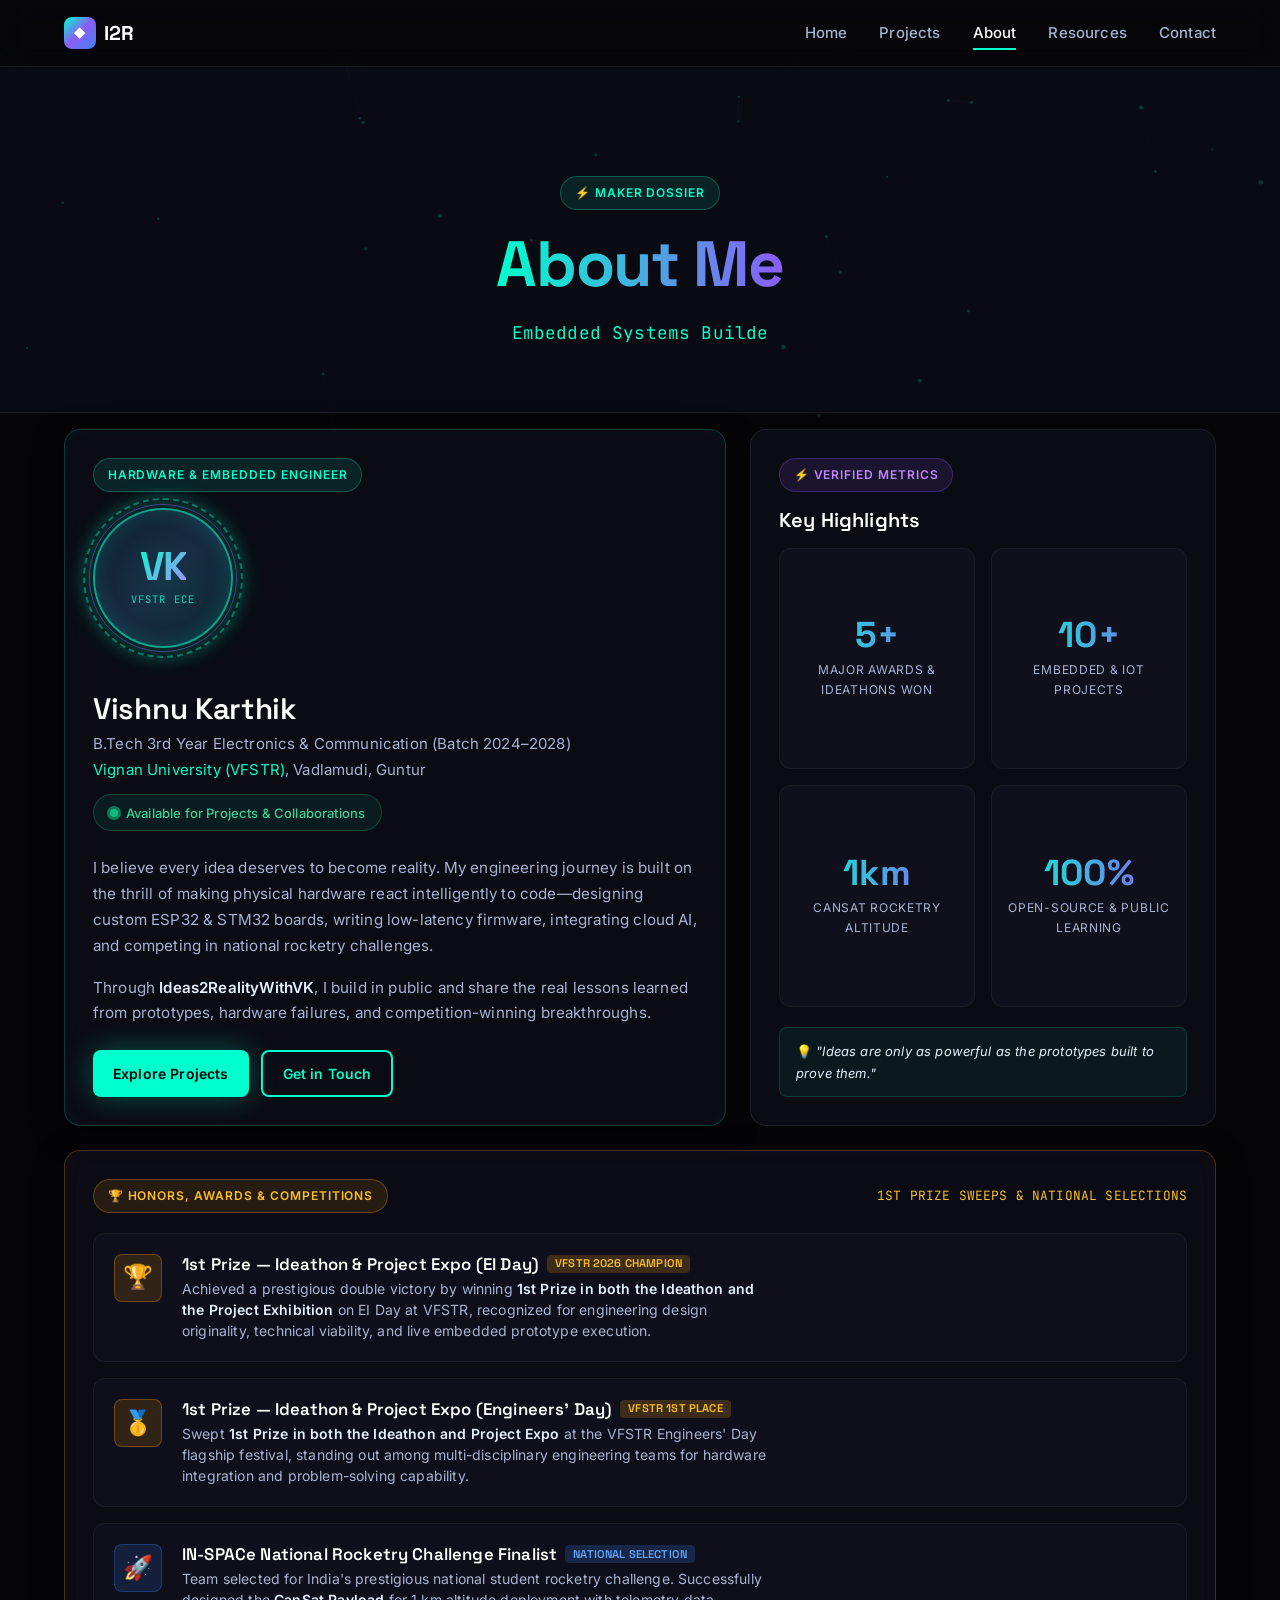
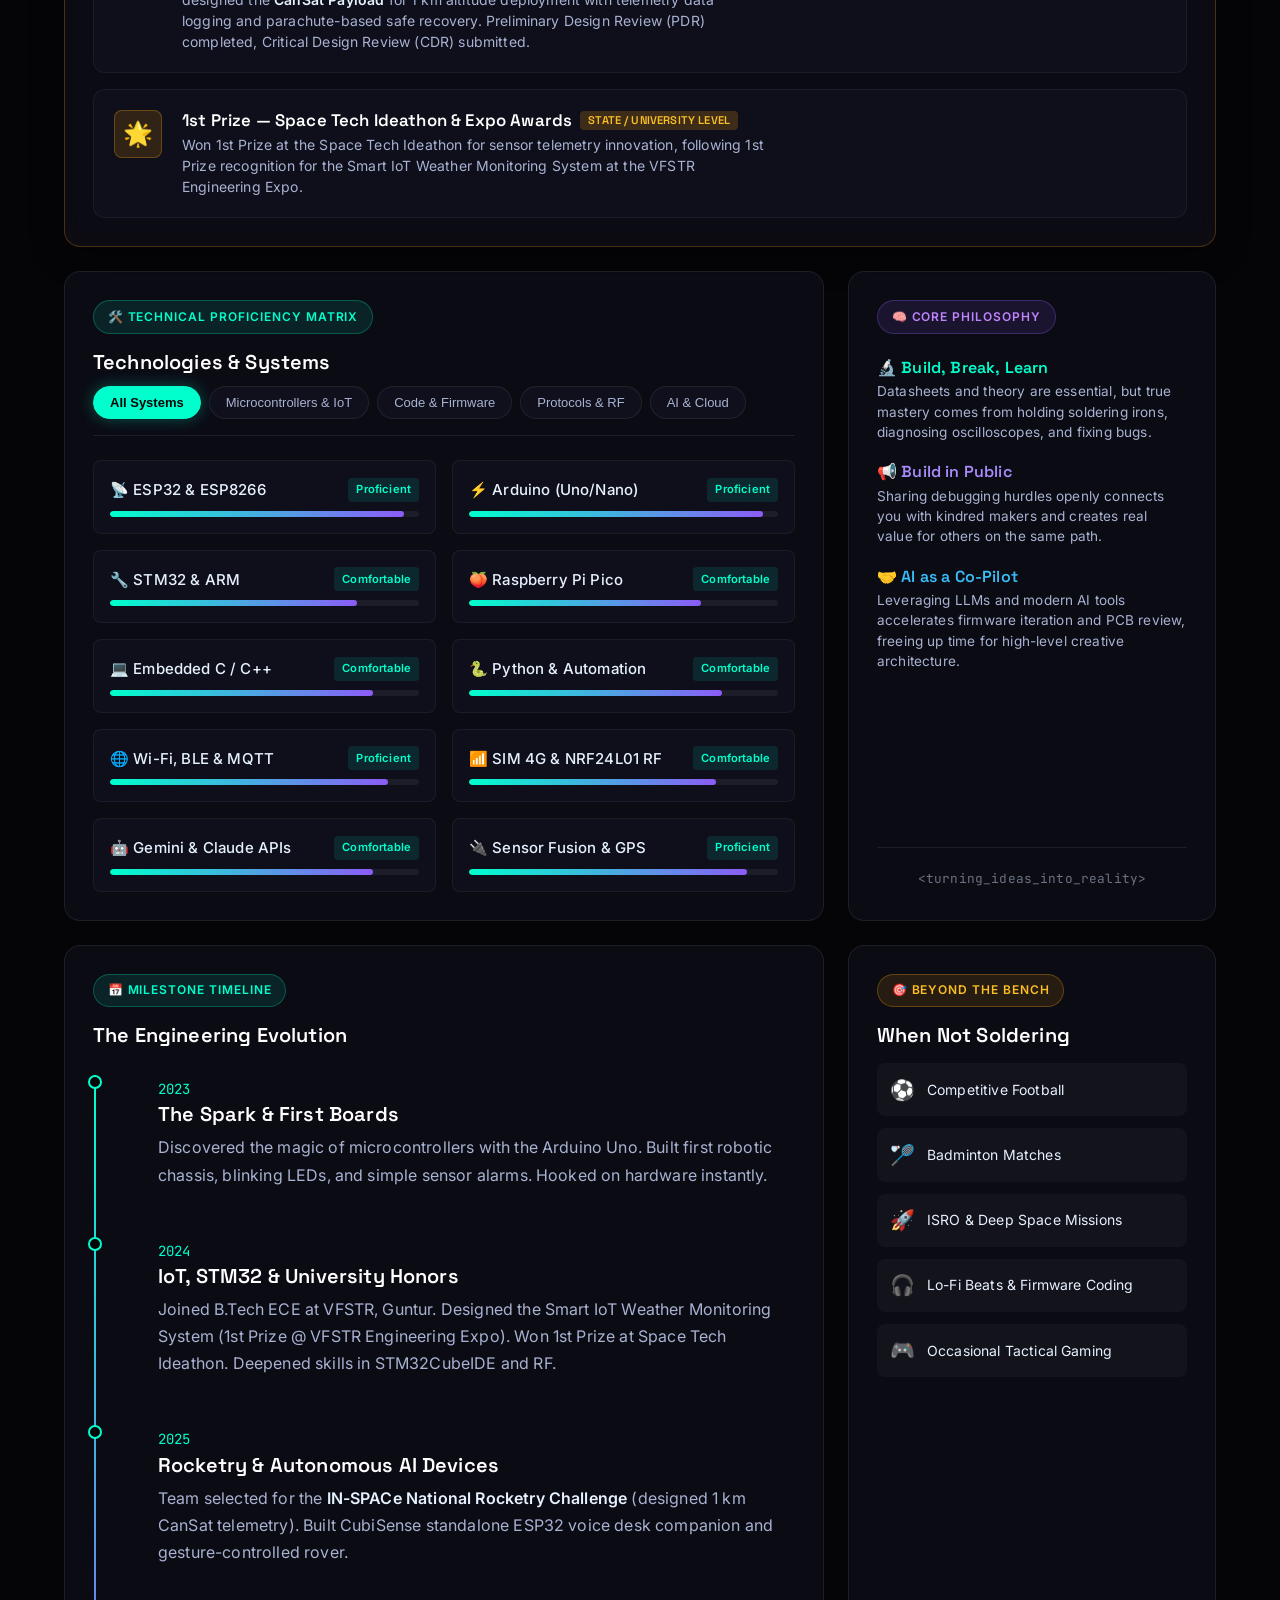
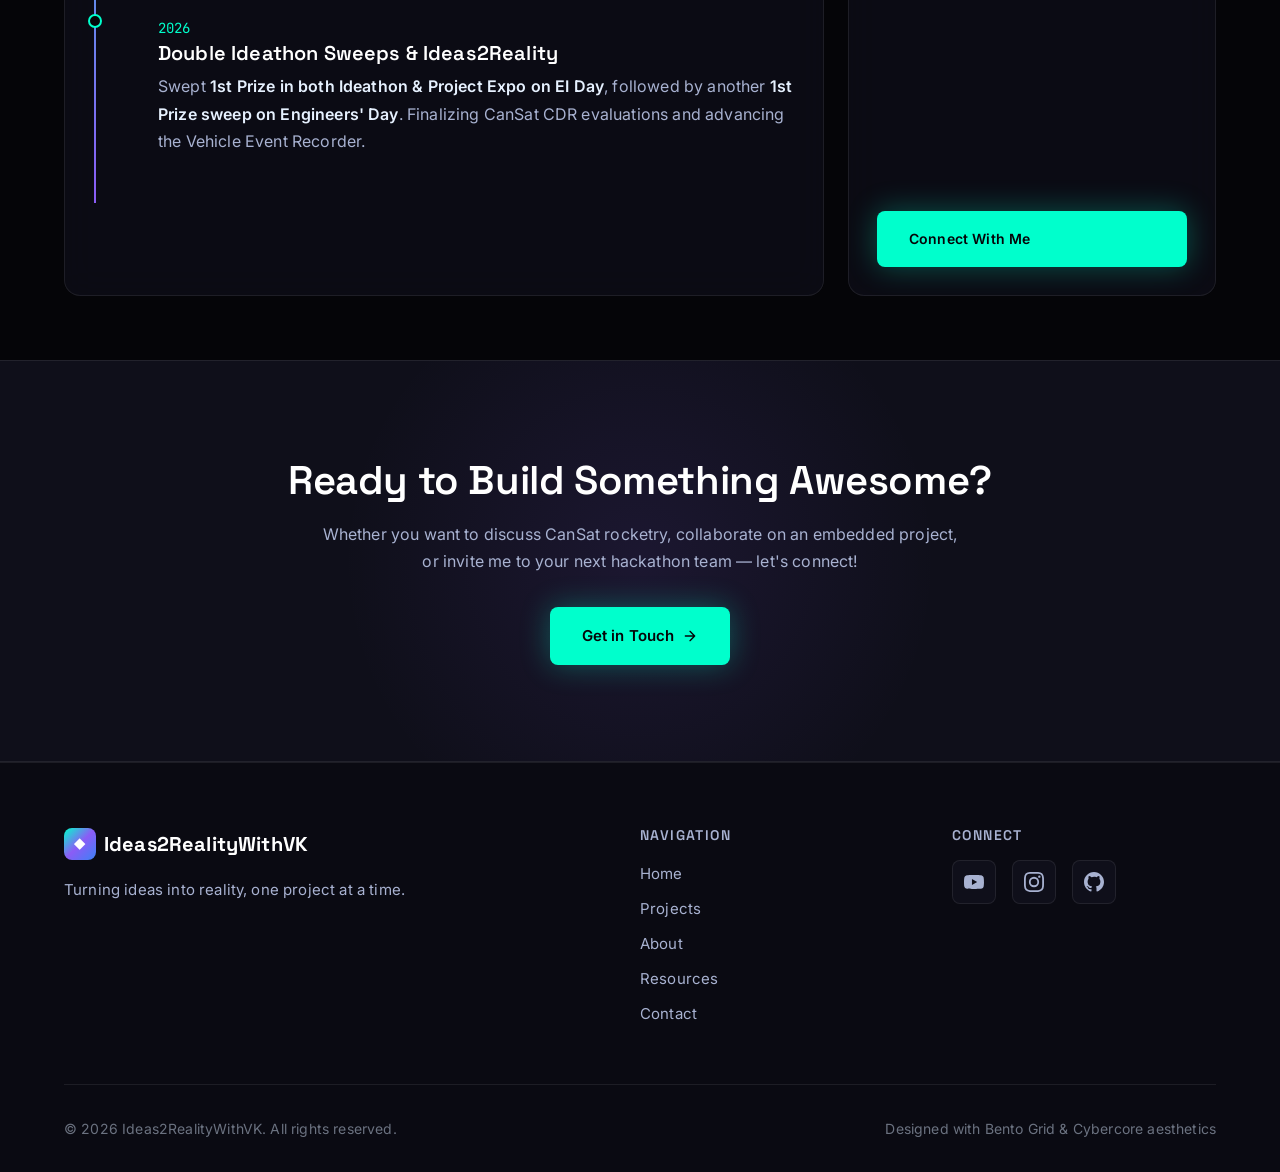
==== commit 5e90490f: "feat: revamp portfolio with Bento Grid, Cybercore theme, double Ideathon awards, quick contact tools" ====
--- a/about.html
+++ b/about.html
@@ -5,11 +5,11 @@
     <meta charset="UTF-8">
     <meta name="viewport" content="width=device-width, initial-scale=1.0">
     <meta name="description"
-        content="Get to know Ideas2RealityWithVK - a curious learner turning ideas into real projects with electronics, coding, and AI.">
-    <meta name="keywords" content="about, tech learner, maker, electronics enthusiast, programmer">
+        content="Get to know Vishnu Karthik (Ideas2RealityWithVK) - B.Tech ECE student at VFSTR, hardware engineer, double Ideathon & Expo winner, and CanSat rocketry builder.">
+    <meta name="keywords" content="Vishnu Karthik, Ideas2RealityWithVK, VFSTR, embedded systems, ESP32, STM32, rocketry, IN-SPACe, Ideathon winner">
     <meta name="author" content="Ideas2RealityWithVK">
 
-    <title>About | Ideas2RealityWithVK</title>
+    <title>About Me | Ideas2RealityWithVK</title>
 
     <!-- Fonts -->
     <link rel="preconnect" href="https://fonts.googleapis.com">
@@ -23,6 +23,9 @@
 </head>
 
 <body>
+    <!-- Canvas Particle Background -->
+    <canvas id="bg-canvas"></canvas>
+
     <!-- Skip Link -->
     <a href="#main" class="skip-link">Skip to main content</a>
 
@@ -55,266 +58,474 @@
         <!-- Page Header -->
         <header class="page-header">
             <div class="container">
+                <div class="bento-card__badge bento-card__badge--cyan" style="margin: 0 auto 1rem;">
+                    <span>⚡ MAKER DOSSIER</span>
+                </div>
                 <h1><span class="gradient-text">About Me</span></h1>
-                <p>The story of a curious mind turning ideas into reality</p>
+                <p class="typewriter-text" style="font-family: 'JetBrains Mono', monospace; font-size: 1.1rem; color: var(--accent-primary); min-height: 1.8rem;"></p>
             </div>
         </header>
 
-        <!-- About Intro -->
-        <section class="about-section">
+        <!-- Bento Grid Main Container -->
+        <section class="about-section" style="padding-top: 1rem;">
             <div class="container">
-                <div class="about-preview__content reveal-on-scroll">
-                    <div class="about-preview__image">
-                        <div class="about-preview__image-wrapper">
-                            <div class="about-preview__placeholder" aria-label="Profile picture placeholder">
-                                👨‍💻
+                <div class="bento-grid reveal-on-scroll">
+
+                    <!-- ============================================
+                         BENTO 1: PROFILE HERO CARD (Span 7)
+                         ============================================ -->
+                    <div class="bento-col-7">
+                        <div class="bento-card bento-card--glow" style="height: 100%; justify-content: space-between;">
+                            <div>
+                                <div class="bento-card__badge bento-card__badge--cyan">
+                                    <span>HARDWARE &amp; EMBEDDED ENGINEER</span>
+                                </div>
+
+                                <div class="cyber-avatar-container" style="padding: 0 0 1.5rem 0; align-items: flex-start; text-align: left;">
+                                    <div style="display: flex; align-items: center; gap: 1.5rem; flex-wrap: wrap;">
+                                        <!-- Cyber Avatar -->
+                                        <div class="cyber-avatar">
+                                            <div class="cyber-avatar__ring"></div>
+                                            <div class="cyber-avatar__ring cyber-avatar__ring--inner"></div>
+                                            <div class="cyber-avatar__core">
+                                                <span class="cyber-avatar__monogram">VK</span>
+                                                <span class="cyber-avatar__tag">VFSTR ECE</span>
+                                            </div>
+                                        </div>
+
+                                        <div>
+                                            <h2 style="font-size: 1.85rem; margin-bottom: 0.25rem;">Vishnu Karthik</h2>
+                                            <p style="font-size: 0.9375rem; color: var(--text-muted); margin-bottom: 0.75rem;">
+                                                B.Tech 3rd Year Electronics &amp; Communication (Batch 2024–2028)
+                                                <br><span style="color: var(--accent-primary);">Vignan University (VFSTR)</span>, Vadlamudi, Guntur
+                                            </p>
+                                            <div class="live-status-pill">
+                                                <span class="pulse-dot"></span>
+                                                <span>Available for Projects &amp; Collaborations</span>
+                                            </div>
+                                        </div>
+                                    </div>
+                                </div>
+
+                                <p style="font-size: 0.95rem; line-height: 1.7; margin-bottom: 1rem;">
+                                    I believe every idea deserves to become reality. My engineering journey is built on
+                                    the thrill of making physical hardware react intelligently to code—designing custom
+                                    ESP32 &amp; STM32 boards, writing low-latency firmware, integrating cloud AI, and
+                                    competing in national rocketry challenges.
+                                </p>
+                                <p style="font-size: 0.95rem; line-height: 1.7; margin: 0;">
+                                    Through <strong>Ideas2RealityWithVK</strong>, I build in public and share the real
+                                    lessons learned from prototypes, hardware failures, and competition-winning breakthroughs.
+                                </p>
+                            </div>
+
+                            <div style="margin-top: 1.5rem; display: flex; gap: 0.75rem; flex-wrap: wrap;">
+                                <a href="projects.html" class="btn btn--primary" style="padding: 0.6rem 1.25rem; font-size: 0.875rem;">
+                                    Explore Projects
+                                </a>
+                                <a href="contact.html" class="btn btn--secondary" style="padding: 0.6rem 1.25rem; font-size: 0.875rem;">
+                                    Get in Touch
+                                </a>
                             </div>
                         </div>
                     </div>
-                    <div class="about-intro">
-                        <p>
-                            <strong>Hi, I'm Vishnu Karthik</strong> — a B.Tech 3rd year ECE student (Batch 2024–2028)
-                            at Vignan Foundation for Science, Technology &amp; Research (VFSTR), Vadlamudi, Guntur.
-                            I believe every idea deserves to become reality. Welcome to my corner of the internet
-                            where I document my journey from concepts to working projects.
-                        </p>
-                        <p>
-                            As a student, I started with <em>curiosity</em> — the kind that makes you wonder
-                            "how does this work?" and "what if I could build that?" That curiosity led me down
-                            a rabbit hole of electronics, embedded systems, artificial intelligence, and web
-                            development.
-                        </p>
-                        <p>
-                            Today, I build things. Some work on the first try. Most don't. But every
-                            failed attempt teaches me something new, and I share those lessons here
-                            because <strong>learning in public</strong> makes the journey more meaningful.
-                        </p>
-                    </div>
+
+                    <!-- ============================================
+                         BENTO 2: LIVE METRICS & IMPACT (Span 5)
+                         ============================================ -->
+                    <div class="bento-col-5">
+                        <div class="bento-card" style="height: 100%;">
+                            <div class="bento-card__badge bento-card__badge--purple">
+                                <span>⚡ VERIFIED METRICS</span>
+                            </div>
+
+                            <h3 style="font-size: 1.25rem; margin-bottom: 1rem;">Key Highlights</h3>
+
+                            <div class="stats-bento-grid">
+                                <div class="stat-item">
+                                    <div class="stat-item__number gradient-text" data-target="5+">5+</div>
+                                    <div class="stat-item__label">Major Awards &amp; Ideathons Won</div>
+                                </div>
+                                <div class="stat-item">
+                                    <div class="stat-item__number gradient-text" data-target="10+">10+</div>
+                                    <div class="stat-item__label">Embedded &amp; IoT Projects</div>
+                                </div>
+                                <div class="stat-item">
+                                    <div class="stat-item__number gradient-text" data-target="1km">1 km</div>
+                                    <div class="stat-item__label">CanSat Rocketry Altitude</div>
+                                </div>
+                                <div class="stat-item">
+                                    <div class="stat-item__number gradient-text" data-target="100%">100%</div>
+                                    <div class="stat-item__label">Open-Source &amp; Public Learning</div>
+                                </div>
+                            </div>
+
+                            <div style="margin-top: 1.25rem; padding: 0.75rem 1rem; background: rgba(0,255,204,0.06); border: 1px solid rgba(0,255,204,0.15); border-radius: var(--radius-md); font-size: 0.8125rem; color: var(--text-bright);">
+                                💡 <em>"Ideas are only as powerful as the prototypes built to prove them."</em>
+                            </div>
+                        </div>
+                    </div>
+
+                    <!-- ============================================
+                         BENTO 3: PRESTIGE HONORS & TROPHIES (Span 12)
+                         ============================================ -->
+                    <div class="bento-col-12">
+                        <div class="bento-card bento-card--accent-gold">
+                            <div style="display: flex; justify-content: space-between; align-items: center; flex-wrap: wrap; gap: 0.5rem; margin-bottom: 1.25rem;">
+                                <div class="bento-card__badge bento-card__badge--gold" style="margin-bottom: 0;">
+                                    <span>🏆 HONORS, AWARDS &amp; COMPETITIONS</span>
+                                </div>
+                                <span style="font-family: 'JetBrains Mono', monospace; font-size: 0.8rem; color: #fbbf24;">
+                                    1ST PRIZE SWEEPS &amp; NATIONAL SELECTIONS
+                                </span>
+                            </div>
+
+                            <div class="awards-list">
+                                <!-- Award 1: EI Day Double Sweep -->
+                                <div class="award-item">
+                                    <div class="award-item__icon">🏆</div>
+                                    <div class="award-item__content">
+                                        <h4>
+                                            1st Prize — Ideathon &amp; Project Expo (EI Day)
+                                            <span class="award-item__tag">VFSTR 2026 Champion</span>
+                                        </h4>
+                                        <p>
+                                            Achieved a prestigious double victory by winning <strong>1st Prize in both the Ideathon and the Project Exhibition</strong> on EI Day at VFSTR, recognized for engineering design originality, technical viability, and live embedded prototype execution.
+                                        </p>
+                                    </div>
+                                </div>
+
+                                <!-- Award 2: Engineers' Day Double Sweep -->
+                                <div class="award-item">
+                                    <div class="award-item__icon">🥇</div>
+                                    <div class="award-item__content">
+                                        <h4>
+                                            1st Prize — Ideathon &amp; Project Expo (Engineers' Day)
+                                            <span class="award-item__tag">VFSTR 1st Place</span>
+                                        </h4>
+                                        <p>
+                                            Swept <strong>1st Prize in both the Ideathon and Project Expo</strong> at the VFSTR Engineers' Day flagship festival, standing out among multi-disciplinary engineering teams for hardware integration and problem-solving capability.
+                                        </p>
+                                    </div>
+                                </div>
+
+                                <!-- Award 3: IN-SPACe National Rocketry Challenge -->
+                                <div class="award-item">
+                                    <div class="award-item__icon" style="background: rgba(59, 130, 246, 0.15); border-color: rgba(59, 130, 246, 0.3); color: #60a5fa;">🚀</div>
+                                    <div class="award-item__content">
+                                        <h4>
+                                            IN-SPACe National Rocketry Challenge Finalist
+                                            <span class="award-item__tag" style="background: rgba(59, 130, 246, 0.2); color: #60a5fa;">National Selection</span>
+                                        </h4>
+                                        <p>
+                                            Team selected for India's prestigious national student rocketry challenge. Successfully designed the <strong>CanSat Payload</strong> for 1 km altitude deployment with telemetry data logging and parachute-based safe recovery. Preliminary Design Review (PDR) completed, Critical Design Review (CDR) submitted.
+                                        </p>
+                                    </div>
+                                </div>
+
+                                <!-- Award 4: Space Tech Ideathon & Weather System -->
+                                <div class="award-item">
+                                    <div class="award-item__icon">🌟</div>
+                                    <div class="award-item__content">
+                                        <h4>
+                                            1st Prize — Space Tech Ideathon &amp; Expo Awards
+                                            <span class="award-item__tag">State / University Level</span>
+                                        </h4>
+                                        <p>
+                                            Won 1st Prize at the Space Tech Ideathon for sensor telemetry innovation, following 1st Prize recognition for the Smart IoT Weather Monitoring System at the VFSTR Engineering Expo.
+                                        </p>
+                                    </div>
+                                </div>
+                            </div>
+                        </div>
+                    </div>
+
+                    <!-- ============================================
+                         BENTO 4: INTERACTIVE SKILLS MATRIX (Span 8)
+                         ============================================ -->
+                    <div class="bento-col-8">
+                        <div class="bento-card" style="height: 100%;">
+                            <div class="bento-card__badge bento-card__badge--cyan">
+                                <span>🛠️ TECHNICAL PROFICIENCY MATRIX</span>
+                            </div>
+
+                            <h3 style="font-size: 1.25rem; margin-bottom: 0.75rem;">Technologies &amp; Systems</h3>
+
+                            <!-- Filter Tabs -->
+                            <div class="skill-tabs-nav">
+                                <button type="button" class="skill-tab-btn active" data-filter="all">All Systems</button>
+                                <button type="button" class="skill-tab-btn" data-filter="mcu">Microcontrollers &amp; IoT</button>
+                                <button type="button" class="skill-tab-btn" data-filter="software">Code &amp; Firmware</button>
+                                <button type="button" class="skill-tab-btn" data-filter="comms">Protocols &amp; RF</button>
+                                <button type="button" class="skill-tab-btn" data-filter="ai">AI &amp; Cloud</button>
+                            </div>
+
+                            <!-- Skills Grid -->
+                            <div class="skill-cards-grid">
+                                <!-- MCU 1 -->
+                                <div class="skill-bar-card" data-category="mcu">
+                                    <div class="skill-bar-card__header">
+                                        <span class="skill-bar-card__title">📡 ESP32 &amp; ESP8266</span>
+                                        <span class="skill-bar-card__badge">Proficient</span>
+                                    </div>
+                                    <div class="skill-progress-track">
+                                        <div class="skill-progress-bar" style="width: 95%;"></div>
+                                    </div>
+                                </div>
+
+                                <!-- MCU 2 -->
+                                <div class="skill-bar-card" data-category="mcu">
+                                    <div class="skill-bar-card__header">
+                                        <span class="skill-bar-card__title">⚡ Arduino (Uno/Nano)</span>
+                                        <span class="skill-bar-card__badge">Proficient</span>
+                                    </div>
+                                    <div class="skill-progress-track">
+                                        <div class="skill-progress-bar" style="width: 95%;"></div>
+                                    </div>
+                                </div>
+
+                                <!-- MCU 3 -->
+                                <div class="skill-bar-card" data-category="mcu">
+                                    <div class="skill-bar-card__header">
+                                        <span class="skill-bar-card__title">🔧 STM32 &amp; ARM</span>
+                                        <span class="skill-bar-card__badge">Comfortable</span>
+                                    </div>
+                                    <div class="skill-progress-track">
+                                        <div class="skill-progress-bar" style="width: 80%;"></div>
+                                    </div>
+                                </div>
+
+                                <!-- MCU 4 -->
+                                <div class="skill-bar-card" data-category="mcu">
+                                    <div class="skill-bar-card__header">
+                                        <span class="skill-bar-card__title">🍑 Raspberry Pi Pico</span>
+                                        <span class="skill-bar-card__badge">Comfortable</span>
+                                    </div>
+                                    <div class="skill-progress-track">
+                                        <div class="skill-progress-bar" style="width: 75%;"></div>
+                                    </div>
+                                </div>
+
+                                <!-- Software 1 -->
+                                <div class="skill-bar-card" data-category="software">
+                                    <div class="skill-bar-card__header">
+                                        <span class="skill-bar-card__title">💻 Embedded C / C++</span>
+                                        <span class="skill-bar-card__badge">Comfortable</span>
+                                    </div>
+                                    <div class="skill-progress-track">
+                                        <div class="skill-progress-bar" style="width: 85%;"></div>
+                                    </div>
+                                </div>
+
+                                <!-- Software 2 -->
+                                <div class="skill-bar-card" data-category="software">
+                                    <div class="skill-bar-card__header">
+                                        <span class="skill-bar-card__title">🐍 Python &amp; Automation</span>
+                                        <span class="skill-bar-card__badge">Comfortable</span>
+                                    </div>
+                                    <div class="skill-progress-track">
+                                        <div class="skill-progress-bar" style="width: 82%;"></div>
+                                    </div>
+                                </div>
+
+                                <!-- Comms 1 -->
+                                <div class="skill-bar-card" data-category="comms">
+                                    <div class="skill-bar-card__header">
+                                        <span class="skill-bar-card__title">🌐 Wi-Fi, BLE &amp; MQTT</span>
+                                        <span class="skill-bar-card__badge">Proficient</span>
+                                    </div>
+                                    <div class="skill-progress-track">
+                                        <div class="skill-progress-bar" style="width: 90%;"></div>
+                                    </div>
+                                </div>
+
+                                <!-- Comms 2 -->
+                                <div class="skill-bar-card" data-category="comms">
+                                    <div class="skill-bar-card__header">
+                                        <span class="skill-bar-card__title">📶 SIM 4G &amp; NRF24L01 RF</span>
+                                        <span class="skill-bar-card__badge">Comfortable</span>
+                                    </div>
+                                    <div class="skill-progress-track">
+                                        <div class="skill-progress-bar" style="width: 80%;"></div>
+                                    </div>
+                                </div>
+
+                                <!-- AI 1 -->
+                                <div class="skill-bar-card" data-category="ai">
+                                    <div class="skill-bar-card__header">
+                                        <span class="skill-bar-card__title">🤖 Gemini &amp; Claude APIs</span>
+                                        <span class="skill-bar-card__badge">Comfortable</span>
+                                    </div>
+                                    <div class="skill-progress-track">
+                                        <div class="skill-progress-bar" style="width: 85%;"></div>
+                                    </div>
+                                </div>
+
+                                <!-- AI 2 -->
+                                <div class="skill-bar-card" data-category="ai">
+                                    <div class="skill-bar-card__header">
+                                        <span class="skill-bar-card__title">🔌 Sensor Fusion &amp; GPS</span>
+                                        <span class="skill-bar-card__badge">Proficient</span>
+                                    </div>
+                                    <div class="skill-progress-track">
+                                        <div class="skill-progress-bar" style="width: 90%;"></div>
+                                    </div>
+                                </div>
+                            </div>
+                        </div>
+                    </div>
+
+                    <!-- ============================================
+                         BENTO 5: PHILOSOPHY CARD (Span 4)
+                         ============================================ -->
+                    <div class="bento-col-4">
+                        <div class="bento-card" style="height: 100%; justify-content: space-between;">
+                            <div>
+                                <div class="bento-card__badge bento-card__badge--purple">
+                                    <span>🧠 CORE PHILOSOPHY</span>
+                                </div>
+
+                                <div style="display: flex; flex-direction: column; gap: 1.25rem; margin-top: 0.5rem;">
+                                    <div>
+                                        <h4 style="font-size: 1rem; color: var(--accent-primary); margin-bottom: 0.25rem;">
+                                            🔬 Build, Break, Learn
+                                        </h4>
+                                        <p style="font-size: 0.85rem; line-height: 1.5; margin: 0;">
+                                            Datasheets and theory are essential, but true mastery comes from holding soldering irons, diagnosing oscilloscopes, and fixing bugs.
+                                        </p>
+                                    </div>
+
+                                    <div>
+                                        <h4 style="font-size: 1rem; color: #a78bfa; margin-bottom: 0.25rem;">
+                                            📢 Build in Public
+                                        </h4>
+                                        <p style="font-size: 0.85rem; line-height: 1.5; margin: 0;">
+                                            Sharing debugging hurdles openly connects you with kindred makers and creates real value for others on the same path.
+                                        </p>
+                                    </div>
+
+                                    <div>
+                                        <h4 style="font-size: 1rem; color: #38bdf8; margin-bottom: 0.25rem;">
+                                            🤝 AI as a Co-Pilot
+                                        </h4>
+                                        <p style="font-size: 0.85rem; line-height: 1.5; margin: 0;">
+                                            Leveraging LLMs and modern AI tools accelerates firmware iteration and PCB review, freeing up time for high-level creative architecture.
+                                        </p>
+                                    </div>
+                                </div>
+                            </div>
+
+                            <div style="margin-top: 1.5rem; text-align: center; border-top: 1px solid rgba(255,255,255,0.08); padding-top: 1rem;">
+                                <span style="font-size: 0.8rem; color: var(--text-dim); font-family: 'JetBrains Mono', monospace;">
+                                    &lt;turning_ideas_into_reality&gt;
+                                </span>
+                            </div>
+                        </div>
+                    </div>
+
+                    <!-- ============================================
+                         BENTO 6: JOURNEY TIMELINE (Span 8)
+                         ============================================ -->
+                    <div class="bento-col-8">
+                        <div class="bento-card">
+                            <div class="bento-card__badge bento-card__badge--cyan">
+                                <span>📅 MILESTONE TIMELINE</span>
+                            </div>
+
+                            <h3 style="font-size: 1.25rem; margin-bottom: 1.25rem;">The Engineering Evolution</h3>
+
+                            <div class="timeline" style="margin-top: 0.5rem;">
+                                <div class="timeline__item">
+                                    <span class="timeline__year">2023</span>
+                                    <h4 class="timeline__title">The Spark &amp; First Boards</h4>
+                                    <p class="timeline__description">
+                                        Discovered the magic of microcontrollers with the Arduino Uno. Built first robotic chassis, blinking LEDs, and simple sensor alarms. Hooked on hardware instantly.
+                                    </p>
+                                </div>
+
+                                <div class="timeline__item">
+                                    <span class="timeline__year">2024</span>
+                                    <h4 class="timeline__title">IoT, STM32 &amp; University Honors</h4>
+                                    <p class="timeline__description">
+                                        Joined B.Tech ECE at VFSTR, Guntur. Designed the Smart IoT Weather Monitoring System (1st Prize @ VFSTR Engineering Expo). Won 1st Prize at Space Tech Ideathon. Deepened skills in STM32CubeIDE and RF.
+                                    </p>
+                                </div>
+
+                                <div class="timeline__item">
+                                    <span class="timeline__year">2025</span>
+                                    <h4 class="timeline__title">Rocketry &amp; Autonomous AI Devices</h4>
+                                    <p class="timeline__description">
+                                        Team selected for the <strong>IN-SPACe National Rocketry Challenge</strong> (designed 1 km CanSat telemetry). Built CubiSense standalone ESP32 voice desk companion and gesture-controlled rover.
+                                    </p>
+                                </div>
+
+                                <div class="timeline__item">
+                                    <span class="timeline__year">2026</span>
+                                    <h4 class="timeline__title">Double Ideathon Sweeps &amp; Ideas2Reality</h4>
+                                    <p class="timeline__description">
+                                        Swept <strong>1st Prize in both Ideathon &amp; Project Expo on EI Day</strong>, followed by another <strong>1st Prize sweep on Engineers' Day</strong>. Finalizing CanSat CDR evaluations and advancing the Vehicle Event Recorder.
+                                    </p>
+                                </div>
+                            </div>
+                        </div>
+                    </div>
+
+                    <!-- ============================================
+                         BENTO 7: BEYOND THE WORKBENCH (Span 4)
+                         ============================================ -->
+                    <div class="bento-col-4">
+                        <div class="bento-card" style="height: 100%; justify-content: space-between;">
+                            <div>
+                                <div class="bento-card__badge bento-card__badge--gold">
+                                    <span>🎯 BEYOND THE BENCH</span>
+                                </div>
+
+                                <h3 style="font-size: 1.25rem; margin-bottom: 1rem;">When Not Soldering</h3>
+
+                                <div style="display: flex; flex-direction: column; gap: 0.75rem;">
+                                    <div style="display: flex; align-items: center; gap: 0.75rem; padding: 0.6rem 0.8rem; background: rgba(255,255,255,0.03); border-radius: var(--radius-md);">
+                                        <span style="font-size: 1.25rem;">⚽</span>
+                                        <span style="font-size: 0.875rem;">Competitive Football</span>
+                                    </div>
+                                    <div style="display: flex; align-items: center; gap: 0.75rem; padding: 0.6rem 0.8rem; background: rgba(255,255,255,0.03); border-radius: var(--radius-md);">
+                                        <span style="font-size: 1.25rem;">🏸</span>
+                                        <span style="font-size: 0.875rem;">Badminton Matches</span>
+                                    </div>
+                                    <div style="display: flex; align-items: center; gap: 0.75rem; padding: 0.6rem 0.8rem; background: rgba(255,255,255,0.03); border-radius: var(--radius-md);">
+                                        <span style="font-size: 1.25rem;">🚀</span>
+                                        <span style="font-size: 0.875rem;">ISRO &amp; Deep Space Missions</span>
+                                    </div>
+                                    <div style="display: flex; align-items: center; gap: 0.75rem; padding: 0.6rem 0.8rem; background: rgba(255,255,255,0.03); border-radius: var(--radius-md);">
+                                        <span style="font-size: 1.25rem;">🎧</span>
+                                        <span style="font-size: 0.875rem;">Lo-Fi Beats &amp; Firmware Coding</span>
+                                    </div>
+                                    <div style="display: flex; align-items: center; gap: 0.75rem; padding: 0.6rem 0.8rem; background: rgba(255,255,255,0.03); border-radius: var(--radius-md);">
+                                        <span style="font-size: 1.25rem;">🎮</span>
+                                        <span style="font-size: 0.875rem;">Occasional Tactical Gaming</span>
+                                    </div>
+                                </div>
+                            </div>
+
+                            <div style="margin-top: 1.5rem; text-align: center;">
+                                <a href="contact.html" class="btn btn--primary" style="width: 100%; font-size: 0.875rem;">
+                                    Connect With Me
+                                </a>
+                            </div>
+                        </div>
+                    </div>
+
                 </div>
             </div>
         </section>
 
-        <!-- My Philosophy -->
-        <section class="about-section" style="background: var(--bg-space);">
-            <div class="container container--narrow">
-                <div class="reveal-on-scroll">
-                    <h2 class="text-center mb-xl">My Philosophy</h2>
-
-                    <div class="grid grid--3 mb-2xl">
-                        <div class="card text-center">
-                            <div style="font-size: 2.5rem; margin-bottom: 1rem;">🔬</div>
-                            <h4 style="margin-bottom: 0.5rem;">Learn by Doing</h4>
-                            <p style="font-size: 0.9rem;">Tutorials can teach theory, but real learning happens when you
-                                build something and break it.</p>
-                        </div>
-                        <div class="card text-center">
-                            <div style="font-size: 2.5rem; margin-bottom: 1rem;">📢</div>
-                            <h4 style="margin-bottom: 0.5rem;">Share the Process</h4>
-                            <p style="font-size: 0.9rem;">Documenting failures is as valuable as showcasing successes.
-                                The journey matters.</p>
-                        </div>
-                        <div class="card text-center">
-                            <div style="font-size: 2.5rem; margin-bottom: 1rem;">🤝</div>
-                            <h4 style="margin-bottom: 0.5rem;">AI as a Partner</h4>
-                            <p style="font-size: 0.9rem;">AI doesn't replace learning — it accelerates it. Use it
-                                wisely, understand deeply.</p>
-                        </div>
-                    </div>
-                </div>
-            </div>
-        </section>
-
-        <!-- My Journey Timeline -->
-        <section class="about-section">
-            <div class="container container--narrow">
-                <h2 class="text-center mb-xl reveal-on-scroll">My Journey</h2>
-
-                <div class="timeline reveal-on-scroll">
-                    <div class="timeline__item">
-                        <span class="timeline__year">2023</span>
-                        <h3 class="timeline__title">The Spark</h3>
-                        <p class="timeline__description">
-                            Discovered the world of Arduino and electronics. Built first embedded projects,
-                            got completely hooked on hardware and the idea of making physical devices respond to code.
-                        </p>
-                    </div>
-
-                    <div class="timeline__item">
-                        <span class="timeline__year">2024</span>
-                        <h3 class="timeline__title">Going Deeper</h3>
-                        <p class="timeline__description">
-                            Moved to ESP32, STM32, and IoT systems. Built a Smart Weather Monitoring system
-                            that won 1st Prize at VFSTR Engineering Day Expo. Joined B.Tech ECE at VFSTR, Guntur.
-                            Won 1st Prize at Space Tech Ideathon. Explored robotics, RF, and sensor fusion.
-                        </p>
-                    </div>
-
-                    <div class="timeline__item">
-                        <span class="timeline__year">2025</span>
-                        <h3 class="timeline__title">AI Integration &amp; Rocketry</h3>
-                        <p class="timeline__description">
-                            Built TARA AI assistant, gesture-controlled robot, and Universal RF + Mecanum vehicle.
-                            Team selected for IN-SPACe National Rocketry Challenge. Started CubiSense hardware project.
-                            Integrated Gemini API, Claude, and OpenRouter into real firmware workflows.
-                        </p>
-                    </div>
-
-                    <div class="timeline__item">
-                        <span class="timeline__year">2026</span>
-                        <h3 class="timeline__title">Ideas2RealityWithVK</h3>
-                        <p class="timeline__description">
-                            Launched Ideas2RealityWithVK while in 3rd year. Building in public, advancing
-                            the Vehicle Event Recorder, pushing the CanSat CDR for IN-SPACe, and
-                            connecting with fellow makers and builders around the world.
-                        </p>
-                    </div>
-                </div>
-            </div>
-        </section>
-
-        <!-- Skills Section -->
-        <section class="skills-section section">
-            <div class="container">
-                <h2 class="text-center mb-xl reveal-on-scroll">Technologies I Work With</h2>
-
-                <div class="skills-grid reveal-stagger reveal-on-scroll">
-                    <!-- Microcontrollers -->
-                    <div class="skill-item">
-                        <span class="skill-item__icon">📡</span>
-                        <span class="skill-item__name">ESP32 / ESP8266</span>
-                        <span class="skill-item__level">Proficient</span>
-                    </div>
-                    <div class="skill-item">
-                        <span class="skill-item__icon">⚡</span>
-                        <span class="skill-item__name">Arduino (Uno/Nano/Mega)</span>
-                        <span class="skill-item__level">Proficient</span>
-                    </div>
-                    <div class="skill-item">
-                        <span class="skill-item__icon">🔧</span>
-                        <span class="skill-item__name">STM32</span>
-                        <span class="skill-item__level">Comfortable</span>
-                    </div>
-                    <div class="skill-item">
-                        <span class="skill-item__icon">🍑</span>
-                        <span class="skill-item__name">Raspberry Pi Pico</span>
-                        <span class="skill-item__level">Learning</span>
-                    </div>
-                    <!-- Programming -->
-                    <div class="skill-item">
-                        <span class="skill-item__icon">🐍</span>
-                        <span class="skill-item__name">Python</span>
-                        <span class="skill-item__level">Comfortable</span>
-                    </div>
-                    <div class="skill-item">
-                        <span class="skill-item__icon">💻</span>
-                        <span class="skill-item__name">C / Embedded C</span>
-                        <span class="skill-item__level">Comfortable</span>
-                    </div>
-                    <!-- Communication Protocols -->
-                    <div class="skill-item">
-                        <span class="skill-item__icon">🌐</span>
-                        <span class="skill-item__name">Wi-Fi / HTTP / REST</span>
-                        <span class="skill-item__level">Proficient</span>
-                    </div>
-                    <div class="skill-item">
-                        <span class="skill-item__icon">📡</span>
-                        <span class="skill-item__name">Bluetooth / BLE</span>
-                        <span class="skill-item__level">Comfortable</span>
-                    </div>
-                    <div class="skill-item">
-                        <span class="skill-item__icon">📨</span>
-                        <span class="skill-item__name">MQTT / I²C / SPI / UART</span>
-                        <span class="skill-item__level">Comfortable</span>
-                    </div>
-                    <div class="skill-item">
-                        <span class="skill-item__icon">📶</span>
-                        <span class="skill-item__name">SIM / 4G Cellular</span>
-                        <span class="skill-item__level">Comfortable</span>
-                    </div>
-                    <div class="skill-item">
-                        <span class="skill-item__icon">📶</span>
-                        <span class="skill-item__name">NRF24L01 (2.4 GHz RF)</span>
-                        <span class="skill-item__level">Comfortable</span>
-                    </div>
-                    <!-- Sensors -->
-                    <div class="skill-item">
-                        <span class="skill-item__icon">🔌</span>
-                        <span class="skill-item__name">IMU / GPS / Gas / Env Sensors</span>
-                        <span class="skill-item__level">Proficient</span>
-                    </div>
-                    <!-- AI Tools -->
-                    <div class="skill-item">
-                        <span class="skill-item__icon">🤖</span>
-                        <span class="skill-item__name">Gemini API / Claude / OpenRouter</span>
-                        <span class="skill-item__level">Comfortable</span>
-                    </div>
-                    <!-- Tools / IDEs -->
-                    <div class="skill-item">
-                        <span class="skill-item__icon">🛠️</span>
-                        <span class="skill-item__name">VS Code / Arduino IDE / STM32CubeIDE</span>
-                        <span class="skill-item__level">Comfortable</span>
-                    </div>
-                    <div class="skill-item">
-                        <span class="skill-item__icon">🔬</span>
-                        <span class="skill-item__name">MATLAB / Simulink / ANSYS</span>
-                        <span class="skill-item__level">Learning</span>
-                    </div>
-                    <div class="skill-item">
-                        <span class="skill-item__icon">💻</span>
-                        <span class="skill-item__name">Wokwi / TinkerCAD / EasyEDA</span>
-                        <span class="skill-item__level">Comfortable</span>
-                    </div>
-                    <div class="skill-item">
-                        <span class="skill-item__icon">📐</span>
-                        <span class="skill-item__name">PCB Design (KiCad)</span>
-                        <span class="skill-item__level">Learning</span>
-                    </div>
-                    <!-- Fabrication -->
-                    <div class="skill-item">
-                        <span class="skill-item__icon">🔧</span>
-                        <span class="skill-item__name">Hardware Assembly &amp; Fabrication</span>
-                        <span class="skill-item__level">Proficient</span>
-                    </div>
-                </div>
-
-                <p class="text-center mt-2xl" style="color: var(--text-dim); font-size: 0.875rem;">
-                    "Proficient" = built real projects with it. "Comfortable" = regular hands-on use.
-                    "Learning" = actively studying and experimenting. Honest skill levels, no fluff.
-                </p>
-            </div>
-        </section>
-
-        <!-- Beyond Code -->
-        <section class="about-section" style="background: var(--bg-space);">
-            <div class="container container--narrow">
-                <div class="reveal-on-scroll">
-                    <h2 class="text-center mb-xl">Beyond the Code</h2>
-
-                    <div class="text-center">
-                        <p style="font-size: 1.125rem; margin-bottom: 1.5rem;">
-                            When I'm not debugging or soldering, you'll find me:
-                        </p>
-                        <div class="flex flex--center flex--gap-lg" style="flex-wrap: wrap;">
-                            <span class="tech-stack__item">⚽ Playing football</span>
-                            <span class="tech-stack__item">🏸 Badminton</span>
-                            <span class="tech-stack__item">🚀 Space &amp; aerospace enthusiast</span>
-                            <span class="tech-stack__item">🎮 Gaming occasionally</span>
-                            <span class="tech-stack__item">🔊 Listening to lo-fi</span>
-                            <span class="tech-stack__item">📚 Reading tech blogs</span>
-                        </div>
-                    </div>
-                </div>
-            </div>
-        </section>
-
-        <!-- CTA -->
+        <!-- CTA Banner -->
         <section class="cta-banner section">
             <div class="container">
                 <div class="cta-banner__content reveal-on-scroll">
-                    <h2>Want to Connect?</h2>
+                    <h2>Ready to Build Something Awesome?</h2>
                     <p>
-                        Whether you want to collaborate, ask a question, or just say hi —
-                        I'd love to hear from you.
+                        Whether you want to discuss CanSat rocketry, collaborate on an embedded project,
+                        or invite me to your next hackathon team — let's connect!
                     </p>
                     <a href="contact.html" class="btn btn--primary">
                         Get in Touch
@@ -357,22 +568,19 @@
                         <a href="https://youtube.com/@Ideas2RealityWithVK" class="social-link" aria-label="YouTube"
                             target="_blank" rel="noopener noreferrer">
                             <svg viewBox="0 0 24 24" fill="currentColor">
-                                <path
-                                    d="M23.498 6.186a3.016 3.016 0 0 0-2.122-2.136C19.505 3.545 12 3.545 12 3.545s-7.505 0-9.377.505A3.017 3.017 0 0 0 .502 6.186C0 8.07 0 12 0 12s0 3.93.502 5.814a3.016 3.016 0 0 0 2.122 2.136c1.871.505 9.376.505 9.376.505s7.505 0 9.377-.505a3.015 3.015 0 0 0 2.122-2.136C24 15.93 24 12 24 12s0-3.93-.502-5.814zM9.545 15.568V8.432L15.818 12l-6.273 3.568z" />
+                                <path d="M23.498 6.186a3.016 3.016 0 0 0-2.122-2.136C19.505 3.545 12 3.545 12 3.545s-7.505 0-9.377.505A3.017 3.017 0 0 0 .502 6.186C0 8.07 0 12 0 12s0 3.93.502 5.814a3.016 3.016 0 0 0 2.122 2.136c1.871.505 9.376.505 9.376.505s7.505 0 9.377-.505a3.015 3.015 0 0 0 2.122-2.136C24 15.93 24 12 24 12s0-3.93-.502-5.814zM9.545 15.568V8.432L15.818 12l-6.273 3.568z" />
                             </svg>
                         </a>
                         <a href="https://instagram.com/ideas2reality_vk" class="social-link" aria-label="Instagram"
                             target="_blank" rel="noopener noreferrer">
                             <svg viewBox="0 0 24 24" fill="currentColor">
-                                <path
-                                    d="M12 2.163c3.204 0 3.584.012 4.85.07 3.252.148 4.771 1.691 4.919 4.919.058 1.265.069 1.645.069 4.849 0 3.205-.012 3.584-.069 4.849-.149 3.225-1.664 4.771-4.919 4.919-1.266.058-1.644.07-4.85.07-3.204 0-3.584-.012-4.849-.07-3.26-.149-4.771-1.699-4.919-4.92-.058-1.265-.07-1.644-.07-4.849 0-3.204.013-3.583.07-4.849.149-3.227 1.664-4.771 4.919-4.919 1.266-.057 1.645-.069 4.849-.069zM12 0C8.741 0 8.333.014 7.053.072 2.695.272.273 2.69.073 7.052.014 8.333 0 8.741 0 12c0 3.259.014 3.668.072 4.948.2 4.358 2.618 6.78 6.98 6.98C8.333 23.986 8.741 24 12 24c3.259 0 3.668-.014 4.948-.072 4.354-.2 6.782-2.618 6.979-6.98.059-1.28.073-1.689.073-4.948 0-3.259-.014-3.667-.072-4.947-.196-4.354-2.617-6.78-6.979-6.98C15.668.014 15.259 0 12 0zm0 5.838a6.162 6.162 0 1 0 0 12.324 6.162 6.162 0 0 0 0-12.324zM12 16a4 4 0 1 1 0-8 4 4 0 0 1 0 8zm6.406-11.845a1.44 1.44 0 1 0 0 2.881 1.44 1.44 0 0 0 0-2.881z" />
+                                <path d="M12 2.163c3.204 0 3.584.012 4.85.07 3.252.148 4.771 1.691 4.919 4.919.058 1.265.069 1.645.069 4.849 0 3.205-.012 3.584-.069 4.849-.149 3.225-1.664 4.771-4.919 4.919-1.266.058-1.644.07-4.85.07-3.204 0-3.584-.012-4.849-.07-3.26-.149-4.771-1.699-4.919-4.92-.058-1.265-.07-1.644-.07-4.849 0-3.204.013-3.583.07-4.849.149-3.227 1.664-4.771 4.919-4.919 1.266-.057 1.645-.069 4.849-.069zM12 0C8.741 0 8.333.014 7.053.072 2.695.272.273 2.69.073 7.052.014 8.333 0 8.741 0 12c0 3.259.014 3.668.072 4.948.2 4.358 2.618 6.78 6.98 6.98C8.333 23.986 8.741 24 12 24c3.259 0 3.668-.014 4.948-.072 4.354-.2 6.782-2.618 6.979-6.98.059-1.28.073-1.689.073-4.948 0-3.259-.014-3.667-.072-4.947-.196-4.354-2.617-6.78-6.979-6.98C15.668.014 15.259 0 12 0zm0 5.838a6.162 6.162 0 1 0 0 12.324 6.162 6.162 0 0 0 0-12.324zM12 16a4 4 0 1 1 0-8 4 4 0 0 1 0 8zm6.406-11.845a1.44 1.44 0 1 0 0 2.881 1.44 1.44 0 0 0 0-2.881z" />
                             </svg>
                         </a>
-                        <a href="https://github.com/Ideas2RealityWithVK" class="social-link" aria-label="GitHub"
+                        <a href="https://github.com/vishnukarthik5926" class="social-link" aria-label="GitHub"
                             target="_blank" rel="noopener noreferrer">
                             <svg viewBox="0 0 24 24" fill="currentColor">
-                                <path
-                                    d="M12 0C5.374 0 0 5.373 0 12c0 5.302 3.438 9.8 8.207 11.387.599.111.793-.261.793-.577v-2.234c-3.338.726-4.033-1.416-4.033-1.416-.546-1.387-1.333-1.756-1.333-1.756-1.089-.745.083-.729.083-.729 1.205.084 1.839 1.237 1.839 1.237 1.07 1.834 2.807 1.304 3.492.997.107-.775.418-1.305.762-1.604-2.665-.305-5.467-1.334-5.467-5.931 0-1.311.469-2.381 1.236-3.221-.124-.303-.535-1.524.117-3.176 0 0 1.008-.322 3.301 1.23A11.509 11.509 0 0 1 12 5.803c1.02.005 2.047.138 3.006.404 2.291-1.552 3.297-1.23 3.297-1.23.653 1.653.242 2.874.118 3.176.77.84 1.235 1.911 1.235 3.221 0 4.609-2.807 5.624-5.479 5.921.43.372.823 1.102.823 2.222v3.293c0 .319.192.694.801.576C20.566 21.797 24 17.3 24 12c0-6.627-5.373-12-12-12z" />
+                                <path d="M12 0C5.374 0 0 5.373 0 12c0 5.302 3.438 9.8 8.207 11.387.599.111.793-.261.793-.577v-2.234c-3.338.726-4.033-1.416-4.033-1.416-.546-1.387-1.333-1.756-1.333-1.756-1.089-.745.083-.729.083-.729 1.205.084 1.839 1.237 1.839 1.237 1.07 1.834 2.807 1.304 3.492.997.107-.775.418-1.305.762-1.604-2.665-.305-5.467-1.334-5.467-5.931 0-1.311.469-2.381 1.236-3.221-.124-.303-.535-1.524.117-3.176 0 0 1.008-.322 3.301 1.23A11.509 11.509 0 0 1 12 5.803c1.02.005 2.047.138 3.006.404 2.291-1.552 3.297-1.23 3.297-1.23.653 1.653.242 2.874.118 3.176.77.84 1.235 1.911 1.235 3.221 0 4.609-2.807 5.624-5.479 5.921.43.372.823 1.102.823 2.222v3.293c0 .319.192.694.801.576C20.566 21.797 24 17.3 24 12c0-6.627-5.373-12-12-12z" />
                             </svg>
                         </a>
                     </div>
@@ -381,13 +589,13 @@
 
             <div class="footer__bottom">
                 <p>&copy; 2026 Ideas2RealityWithVK. All rights reserved.</p>
-                <p>Built with 💙 and lots of curiosity</p>
+                <p>Designed with Bento Grid &amp; Cybercore aesthetics</p>
             </div>
         </div>
     </footer>
 
     <!-- Scripts -->
-    <script src="js/main.js"></script>
+    <script src="js/main.js?v=3"></script>
 </body>
 
 </html>
--- a/css/style.css
+++ b/css/style.css
@@ -1620,3 +1620,690 @@
     transform: none;
   }
 }
+
+/* ============================================
+   19. THEME: BENTO GRID + GLASSMORPHISM + CYBERCORE
+   ============================================ */
+
+/* Interactive Background Canvas */
+#bg-canvas {
+  position: fixed;
+  top: 0;
+  left: 0;
+  width: 100%;
+  height: 100%;
+  pointer-events: none;
+  z-index: 0;
+  opacity: 0.45;
+}
+
+/* Bento Grid System */
+.bento-grid {
+  display: grid;
+  grid-template-columns: repeat(12, 1fr);
+  gap: 1.5rem;
+  position: relative;
+  z-index: 1;
+}
+
+.bento-col-12 { grid-column: span 12; }
+.bento-col-8  { grid-column: span 8; }
+.bento-col-7  { grid-column: span 7; }
+.bento-col-6  { grid-column: span 6; }
+.bento-col-5  { grid-column: span 5; }
+.bento-col-4  { grid-column: span 4; }
+.bento-col-3  { grid-column: span 3; }
+
+@media (max-width: 992px) {
+  .bento-col-8,
+  .bento-col-7,
+  .bento-col-6,
+  .bento-col-5 {
+    grid-column: span 12;
+  }
+  .bento-col-4,
+  .bento-col-3 {
+    grid-column: span 6;
+  }
+}
+
+@media (max-width: 640px) {
+  .bento-col-4,
+  .bento-col-3 {
+    grid-column: span 12;
+  }
+  .bento-grid {
+    gap: 1rem;
+  }
+}
+
+/* Bento Card Design (Glassmorphism + Cybercore Accents) */
+.bento-card {
+  background: rgba(15, 15, 26, 0.72);
+  backdrop-filter: blur(16px);
+  -webkit-backdrop-filter: blur(16px);
+  border: 1px solid rgba(255, 255, 255, 0.08);
+  border-radius: var(--radius-xl);
+  padding: 1.75rem;
+  position: relative;
+  overflow: hidden;
+  transition: transform var(--duration-normal) var(--ease-out-expo),
+              border-color var(--duration-normal) ease,
+              box-shadow var(--duration-normal) ease;
+  display: flex;
+  flex-direction: column;
+}
+
+.bento-card::before {
+  content: '';
+  position: absolute;
+  top: 0;
+  left: 0;
+  right: 0;
+  height: 2px;
+  background: linear-gradient(90deg, transparent, rgba(0, 255, 204, 0.5), rgba(139, 92, 246, 0.5), transparent);
+  opacity: 0;
+  transition: opacity var(--duration-normal) ease;
+}
+
+.bento-card:hover {
+  transform: translateY(-4px);
+  border-color: rgba(0, 255, 204, 0.25);
+  box-shadow: 0 16px 36px rgba(0, 0, 0, 0.5), 0 0 30px rgba(0, 255, 204, 0.08);
+}
+
+.bento-card:hover::before {
+  opacity: 1;
+}
+
+.bento-card--glow {
+  border-color: rgba(0, 255, 204, 0.2);
+  box-shadow: 0 8px 32px rgba(0, 0, 0, 0.4), inset 0 0 20px rgba(0, 255, 204, 0.03);
+}
+
+.bento-card--accent-gold {
+  border-color: rgba(245, 158, 11, 0.25);
+  box-shadow: 0 8px 32px rgba(0, 0, 0, 0.4), inset 0 0 20px rgba(245, 158, 11, 0.03);
+}
+
+.bento-card--accent-gold::before {
+  background: linear-gradient(90deg, transparent, rgba(245, 158, 11, 0.6), rgba(251, 191, 36, 0.6), transparent);
+}
+
+.bento-card--accent-gold:hover {
+  border-color: rgba(245, 158, 11, 0.4);
+  box-shadow: 0 16px 36px rgba(0, 0, 0, 0.5), 0 0 30px rgba(245, 158, 11, 0.12);
+}
+
+/* Card Header & Badges */
+.bento-card__badge {
+  display: inline-flex;
+  align-items: center;
+  gap: 0.5rem;
+  font-size: 0.75rem;
+  font-weight: 600;
+  text-transform: uppercase;
+  letter-spacing: 0.08em;
+  padding: 0.35rem 0.85rem;
+  border-radius: var(--radius-full);
+  margin-bottom: 1rem;
+  width: fit-content;
+}
+
+.bento-card__badge--cyan {
+  background: rgba(0, 255, 204, 0.1);
+  color: var(--accent-primary);
+  border: 1px solid rgba(0, 255, 204, 0.25);
+}
+
+.bento-card__badge--gold {
+  background: rgba(245, 158, 11, 0.12);
+  color: #fbbf24;
+  border: 1px solid rgba(245, 158, 11, 0.3);
+}
+
+.bento-card__badge--purple {
+  background: rgba(139, 92, 246, 0.12);
+  color: #c084fc;
+  border: 1px solid rgba(139, 92, 246, 0.3);
+}
+
+/* ============================================
+   20. CYBERCORE PROFILE AVATAR
+   ============================================ */
+.cyber-avatar-container {
+  display: flex;
+  flex-direction: column;
+  align-items: center;
+  justify-content: center;
+  padding: 1.5rem 1rem;
+  text-align: center;
+}
+
+.cyber-avatar {
+  position: relative;
+  width: 140px;
+  height: 140px;
+  margin-bottom: 1.25rem;
+  display: flex;
+  align-items: center;
+  justify-content: center;
+}
+
+.cyber-avatar__ring {
+  position: absolute;
+  inset: -10px;
+  border-radius: 50%;
+  border: 2px dashed rgba(0, 255, 204, 0.4);
+  animation: spinSlow 20s linear infinite;
+  box-shadow: 0 0 25px rgba(0, 255, 204, 0.15);
+}
+
+.cyber-avatar__ring--inner {
+  inset: -4px;
+  border: 1.5px solid rgba(139, 92, 246, 0.5);
+  animation: spinReverse 14s linear infinite;
+}
+
+@keyframes spinSlow {
+  from { transform: rotate(0deg); }
+  to { transform: rotate(360deg); }
+}
+
+@keyframes spinReverse {
+  from { transform: rotate(360deg); }
+  to { transform: rotate(0deg); }
+}
+
+.cyber-avatar__core {
+  width: 100%;
+  height: 100%;
+  border-radius: 50%;
+  background: linear-gradient(135deg, #101026 0%, #1a1a38 50%, #0d1b2a 100%);
+  border: 2px solid rgba(0, 255, 204, 0.6);
+  display: flex;
+  flex-direction: column;
+  align-items: center;
+  justify-content: center;
+  box-shadow: inset 0 0 20px rgba(0, 255, 204, 0.2), 0 0 25px rgba(0, 255, 204, 0.25);
+  position: relative;
+  overflow: hidden;
+}
+
+.cyber-avatar__core::before {
+  content: '';
+  position: absolute;
+  top: -50%;
+  left: -50%;
+  width: 200%;
+  height: 200%;
+  background: radial-gradient(circle, rgba(0, 255, 204, 0.12) 0%, transparent 60%);
+  pointer-events: none;
+}
+
+.cyber-avatar__monogram {
+  font-family: 'Space Grotesk', sans-serif;
+  font-size: 2.5rem;
+  font-weight: 700;
+  letter-spacing: -0.05em;
+  background: linear-gradient(135deg, #00ffcc 0%, #a78bfa 100%);
+  -webkit-background-clip: text;
+  background-clip: text;
+  -webkit-text-fill-color: transparent;
+  line-height: 1;
+  position: relative;
+  z-index: 2;
+}
+
+.cyber-avatar__tag {
+  font-size: 0.65rem;
+  font-family: 'JetBrains Mono', monospace;
+  color: var(--accent-primary);
+  letter-spacing: 0.1em;
+  text-transform: uppercase;
+  margin-top: 0.25rem;
+  opacity: 0.85;
+}
+
+/* Pulsing Status Chip */
+.live-status-pill {
+  display: inline-flex;
+  align-items: center;
+  gap: 0.5rem;
+  background: rgba(16, 185, 129, 0.1);
+  border: 1px solid rgba(16, 185, 129, 0.3);
+  padding: 0.4rem 1rem;
+  border-radius: var(--radius-full);
+  font-size: 0.8125rem;
+  font-weight: 500;
+  color: #34d399;
+}
+
+.pulse-dot {
+  width: 8px;
+  height: 8px;
+  border-radius: 50%;
+  background-color: #10b981;
+  position: relative;
+}
+
+.pulse-dot::after {
+  content: '';
+  position: absolute;
+  inset: -3px;
+  border-radius: 50%;
+  background-color: #10b981;
+  opacity: 0.6;
+  animation: pulseBeacon 2s cubic-bezier(0, 0, 0.2, 1) infinite;
+}
+
+@keyframes pulseBeacon {
+  0% { transform: scale(1); opacity: 0.8; }
+  100% { transform: scale(2.5); opacity: 0; }
+}
+
+/* ============================================
+   21. METRICS / STATS BENTO
+   ============================================ */
+.stats-bento-grid {
+  display: grid;
+  grid-template-columns: repeat(2, 1fr);
+  gap: 1rem;
+  height: 100%;
+}
+
+.stat-item {
+  background: rgba(21, 21, 37, 0.6);
+  border: 1px solid rgba(255, 255, 255, 0.05);
+  border-radius: var(--radius-lg);
+  padding: 1.25rem 1rem;
+  text-align: center;
+  display: flex;
+  flex-direction: column;
+  justify-content: center;
+  transition: border-color var(--duration-fast) ease;
+}
+
+.stat-item:hover {
+  border-color: rgba(0, 255, 204, 0.3);
+}
+
+.stat-item__number {
+  font-family: 'Space Grotesk', sans-serif;
+  font-size: 2.25rem;
+  font-weight: 700;
+  line-height: 1.1;
+  margin-bottom: 0.25rem;
+}
+
+.stat-item__label {
+  font-size: 0.75rem;
+  text-transform: uppercase;
+  letter-spacing: 0.06em;
+  color: var(--text-muted);
+}
+
+/* ============================================
+   22. AWARDS & HONORS BENTO SHOWCASE
+   ============================================ */
+.awards-list {
+  display: flex;
+  flex-direction: column;
+  gap: 1rem;
+}
+
+.award-item {
+  display: flex;
+  align-items: flex-start;
+  gap: 1.25rem;
+  padding: 1.25rem;
+  background: rgba(21, 21, 37, 0.5);
+  border: 1px solid rgba(255, 255, 255, 0.06);
+  border-radius: var(--radius-lg);
+  transition: transform var(--duration-fast) ease, border-color var(--duration-fast) ease, background var(--duration-fast) ease;
+}
+
+.award-item:hover {
+  transform: translateX(4px);
+  border-color: rgba(245, 158, 11, 0.4);
+  background: rgba(21, 21, 37, 0.8);
+}
+
+.award-item__icon {
+  width: 48px;
+  height: 48px;
+  border-radius: var(--radius-md);
+  background: rgba(245, 158, 11, 0.15);
+  border: 1px solid rgba(245, 158, 11, 0.3);
+  display: flex;
+  align-items: center;
+  justify-content: center;
+  font-size: 1.5rem;
+  flex-shrink: 0;
+  color: #fbbf24;
+}
+
+.award-item__content h4 {
+  font-size: 1.05rem;
+  margin-bottom: 0.25rem;
+  color: var(--text-white);
+  display: flex;
+  align-items: center;
+  gap: 0.5rem;
+  flex-wrap: wrap;
+}
+
+.award-item__tag {
+  font-size: 0.7rem;
+  padding: 0.15rem 0.5rem;
+  border-radius: var(--radius-sm);
+  background: rgba(245, 158, 11, 0.2);
+  color: #fbbf24;
+  font-weight: 600;
+  text-transform: uppercase;
+}
+
+.award-item__content p {
+  font-size: 0.875rem;
+  color: var(--text-muted);
+  line-height: 1.5;
+  margin: 0;
+}
+
+/* ============================================
+   23. SKILLS MATRIX WITH TABS
+   ============================================ */
+.skill-tabs-nav {
+  display: flex;
+  gap: 0.5rem;
+  flex-wrap: wrap;
+  margin-bottom: 1.5rem;
+  border-bottom: 1px solid rgba(255, 255, 255, 0.08);
+  padding-bottom: 1rem;
+}
+
+.skill-tab-btn {
+  background: rgba(21, 21, 37, 0.6);
+  border: 1px solid rgba(255, 255, 255, 0.08);
+  color: var(--text-muted);
+  padding: 0.5rem 1rem;
+  border-radius: var(--radius-full);
+  font-size: 0.8125rem;
+  font-weight: 500;
+  cursor: pointer;
+  transition: all var(--duration-fast) ease;
+}
+
+.skill-tab-btn:hover {
+  color: var(--text-white);
+  border-color: rgba(0, 255, 204, 0.3);
+}
+
+.skill-tab-btn.active {
+  background: var(--accent-primary);
+  color: var(--bg-void);
+  font-weight: 600;
+  border-color: var(--accent-primary);
+  box-shadow: 0 0 16px rgba(0, 255, 204, 0.3);
+}
+
+.skill-cards-grid {
+  display: grid;
+  grid-template-columns: repeat(auto-fill, minmax(240px, 1fr));
+  gap: 1rem;
+}
+
+.skill-bar-card {
+  background: rgba(21, 21, 37, 0.5);
+  border: 1px solid rgba(255, 255, 255, 0.06);
+  border-radius: var(--radius-md);
+  padding: 1rem;
+  transition: transform var(--duration-fast) ease, border-color var(--duration-fast) ease;
+}
+
+.skill-bar-card:hover {
+  transform: translateY(-2px);
+  border-color: rgba(0, 255, 204, 0.3);
+}
+
+.skill-bar-card__header {
+  display: flex;
+  align-items: center;
+  justify-content: space-between;
+  margin-bottom: 0.5rem;
+}
+
+.skill-bar-card__title {
+  display: flex;
+  align-items: center;
+  gap: 0.5rem;
+  font-size: 0.9375rem;
+  font-weight: 500;
+  color: var(--text-bright);
+}
+
+.skill-bar-card__badge {
+  font-size: 0.7rem;
+  padding: 0.15rem 0.5rem;
+  border-radius: var(--radius-sm);
+  background: rgba(0, 255, 204, 0.1);
+  color: var(--accent-primary);
+  font-weight: 600;
+}
+
+.skill-progress-track {
+  width: 100%;
+  height: 6px;
+  background: rgba(255, 255, 255, 0.06);
+  border-radius: var(--radius-full);
+  overflow: hidden;
+  margin-top: 0.5rem;
+}
+
+.skill-progress-bar {
+  height: 100%;
+  background: linear-gradient(90deg, #00ffcc, #8b5cf6);
+  border-radius: var(--radius-full);
+  transition: width 1s var(--ease-out-expo);
+}
+
+/* ============================================
+   24. QUICK CONTACT ALTERNATIVES
+   ============================================ */
+.quick-contact-box {
+  background: rgba(21, 21, 37, 0.65);
+  border: 1px solid rgba(0, 255, 204, 0.2);
+  border-radius: var(--radius-xl);
+  padding: 1.5rem;
+  margin-bottom: 1.5rem;
+}
+
+.quick-contact-box__header {
+  display: flex;
+  align-items: center;
+  justify-content: space-between;
+  margin-bottom: 1rem;
+  flex-wrap: wrap;
+  gap: 0.5rem;
+}
+
+.quick-email-display {
+  display: flex;
+  align-items: center;
+  justify-content: space-between;
+  gap: 1rem;
+  background: rgba(10, 10, 18, 0.7);
+  border: 1px solid rgba(255, 255, 255, 0.08);
+  border-radius: var(--radius-md);
+  padding: 0.75rem 1rem;
+  margin-bottom: 1rem;
+  flex-wrap: wrap;
+}
+
+.quick-email-text {
+  font-family: 'JetBrains Mono', monospace;
+  font-size: 0.9375rem;
+  color: var(--accent-primary);
+  word-break: break-all;
+}
+
+.btn-action-copy {
+  display: inline-flex;
+  align-items: center;
+  gap: 0.5rem;
+  background: rgba(0, 255, 204, 0.15);
+  border: 1px solid rgba(0, 255, 204, 0.35);
+  color: var(--accent-primary);
+  padding: 0.5rem 1rem;
+  border-radius: var(--radius-md);
+  font-size: 0.8125rem;
+  font-weight: 600;
+  cursor: pointer;
+  transition: all var(--duration-fast) ease;
+}
+
+.btn-action-copy:hover {
+  background: var(--accent-primary);
+  color: var(--bg-void);
+  box-shadow: 0 0 16px rgba(0, 255, 204, 0.3);
+}
+
+.email-client-options {
+  display: flex;
+  gap: 0.75rem;
+  flex-wrap: wrap;
+}
+
+.btn-client-launch {
+  flex: 1;
+  min-width: 140px;
+  display: inline-flex;
+  align-items: center;
+  justify-content: center;
+  gap: 0.5rem;
+  background: rgba(255, 255, 255, 0.04);
+  border: 1px solid rgba(255, 255, 255, 0.08);
+  color: var(--text-bright);
+  padding: 0.6rem 1rem;
+  border-radius: var(--radius-md);
+  font-size: 0.8125rem;
+  font-weight: 500;
+  cursor: pointer;
+  text-decoration: none;
+  transition: all var(--duration-fast) ease;
+}
+
+.btn-client-launch:hover {
+  background: rgba(255, 255, 255, 0.08);
+  border-color: rgba(255, 255, 255, 0.2);
+  color: var(--text-white);
+  transform: translateY(-1px);
+}
+
+.btn-client-launch--primary {
+  background: rgba(139, 92, 246, 0.15);
+  border-color: rgba(139, 92, 246, 0.35);
+  color: #c084fc;
+}
+
+.btn-client-launch--primary:hover {
+  background: rgba(139, 92, 246, 0.25);
+  color: #ffffff;
+  border-color: rgba(139, 92, 246, 0.6);
+}
+
+/* ============================================
+   25. TOAST NOTIFICATION ENGINE
+   ============================================ */
+.toast-container {
+  position: fixed;
+  bottom: 2rem;
+  right: 2rem;
+  z-index: 10000;
+  display: flex;
+  flex-direction: column;
+  gap: 0.75rem;
+  pointer-events: none;
+}
+
+.toast {
+  pointer-events: auto;
+  background: rgba(15, 15, 26, 0.95);
+  backdrop-filter: blur(16px);
+  -webkit-backdrop-filter: blur(16px);
+  border: 1px solid rgba(0, 255, 204, 0.4);
+  border-radius: var(--radius-md);
+  padding: 0.875rem 1.25rem;
+  color: var(--text-white);
+  font-size: 0.875rem;
+  font-weight: 500;
+  display: flex;
+  align-items: center;
+  gap: 0.75rem;
+  box-shadow: 0 10px 30px rgba(0, 0, 0, 0.6), 0 0 20px rgba(0, 255, 204, 0.2);
+  transform: translateY(20px);
+  opacity: 0;
+  transition: all var(--duration-normal) var(--ease-out-expo);
+}
+
+.toast.show {
+  transform: translateY(0);
+  opacity: 1;
+}
+
+.toast__icon {
+  color: var(--accent-primary);
+  font-size: 1.1rem;
+}
+
+/* ============================================
+   26. SCROLL PROGRESS & BACK TO TOP
+   ============================================ */
+.scroll-top-btn {
+  position: fixed;
+  bottom: 2rem;
+  left: 2rem;
+  width: 48px;
+  height: 48px;
+  border-radius: 50%;
+  background: rgba(15, 15, 26, 0.85);
+  backdrop-filter: blur(12px);
+  border: 1px solid rgba(255, 255, 255, 0.1);
+  color: var(--accent-primary);
+  display: flex;
+  align-items: center;
+  justify-content: center;
+  cursor: pointer;
+  z-index: 999;
+  opacity: 0;
+  visibility: hidden;
+  transform: translateY(10px);
+  transition: all var(--duration-normal) ease;
+  box-shadow: 0 4px 20px rgba(0, 0, 0, 0.4);
+}
+
+.scroll-top-btn.visible {
+  opacity: 1;
+  visibility: visible;
+  transform: translateY(0);
+}
+
+.scroll-top-btn:hover {
+  background: rgba(0, 255, 204, 0.15);
+  border-color: var(--accent-primary);
+  box-shadow: 0 0 20px rgba(0, 255, 204, 0.3);
+  transform: translateY(-3px);
+}
+
+/* Spinner for submit button */
+.btn-spinner {
+  width: 16px;
+  height: 16px;
+  border: 2px solid rgba(255, 255, 255, 0.3);
+  border-top-color: currentColor;
+  border-radius: 50%;
+  animation: spinSlow 0.8s linear infinite;
+  display: inline-block;
+  margin-right: 0.5rem;
+}
+
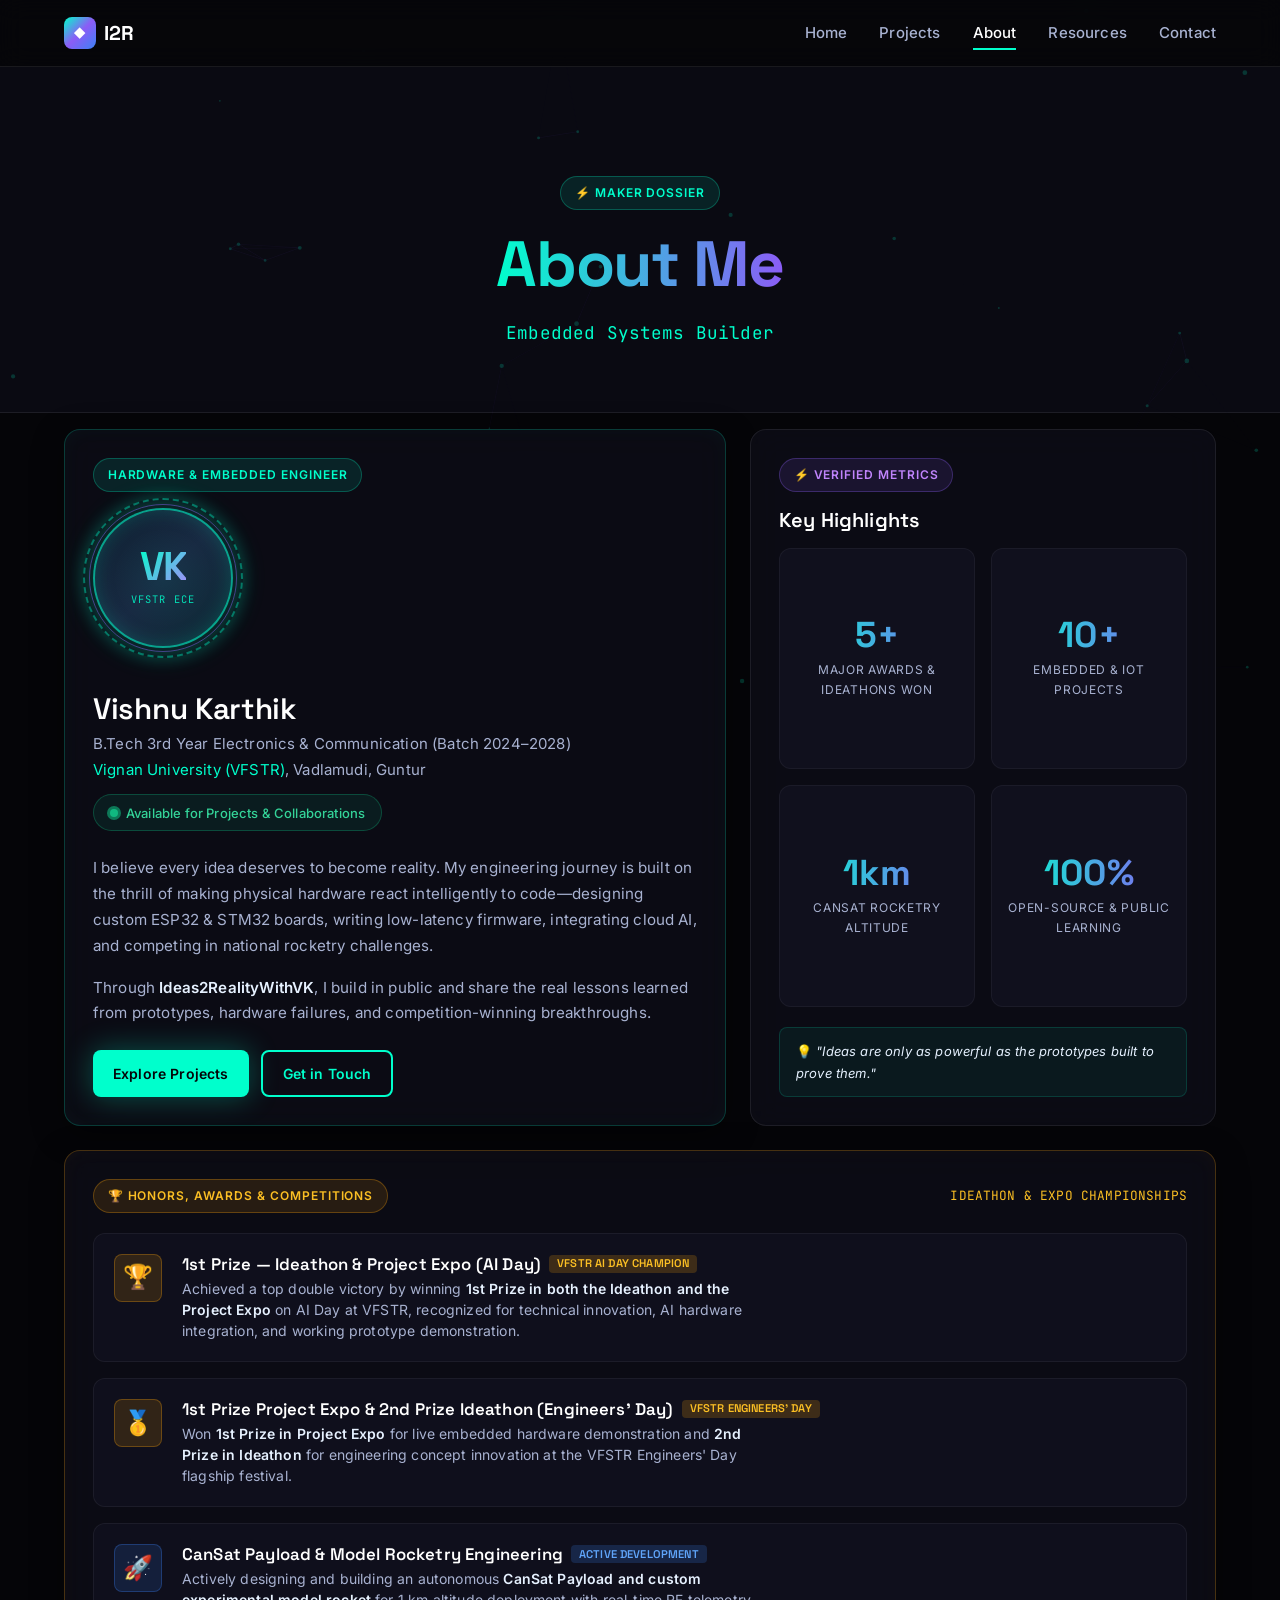
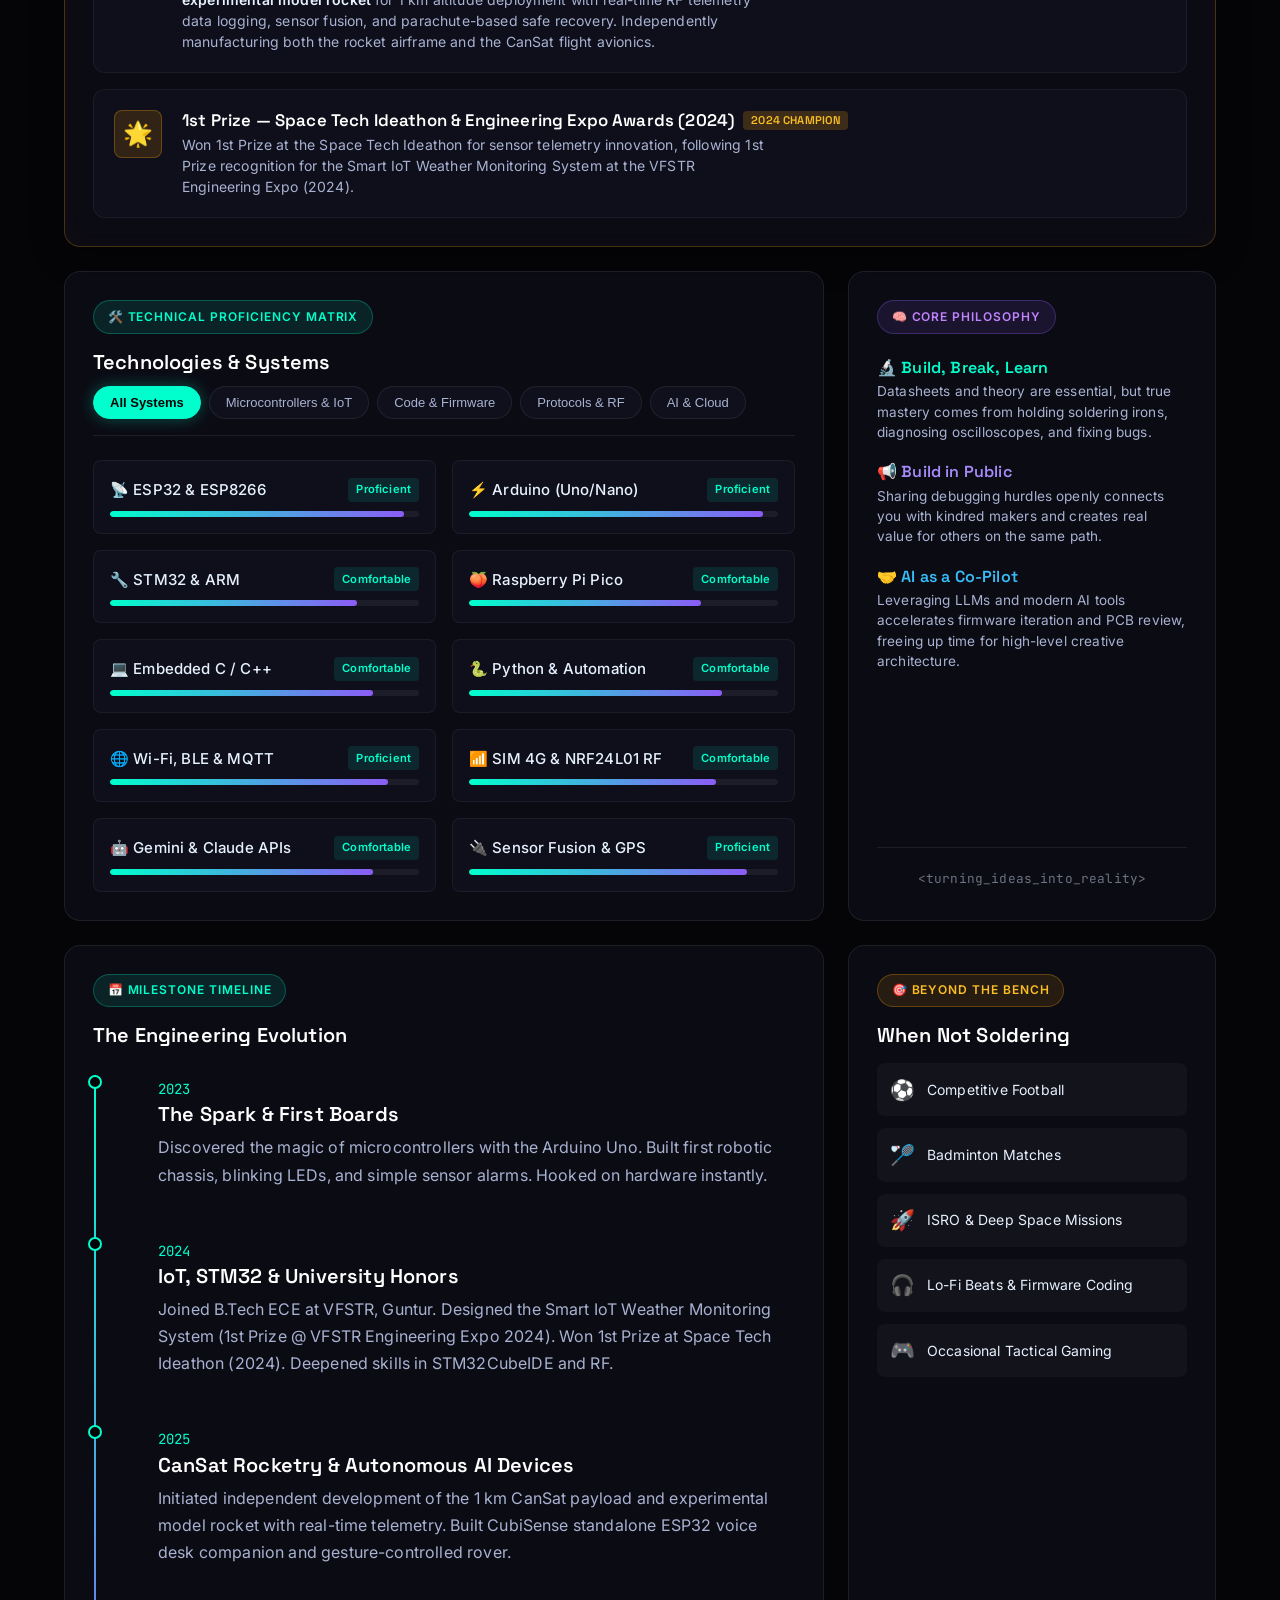
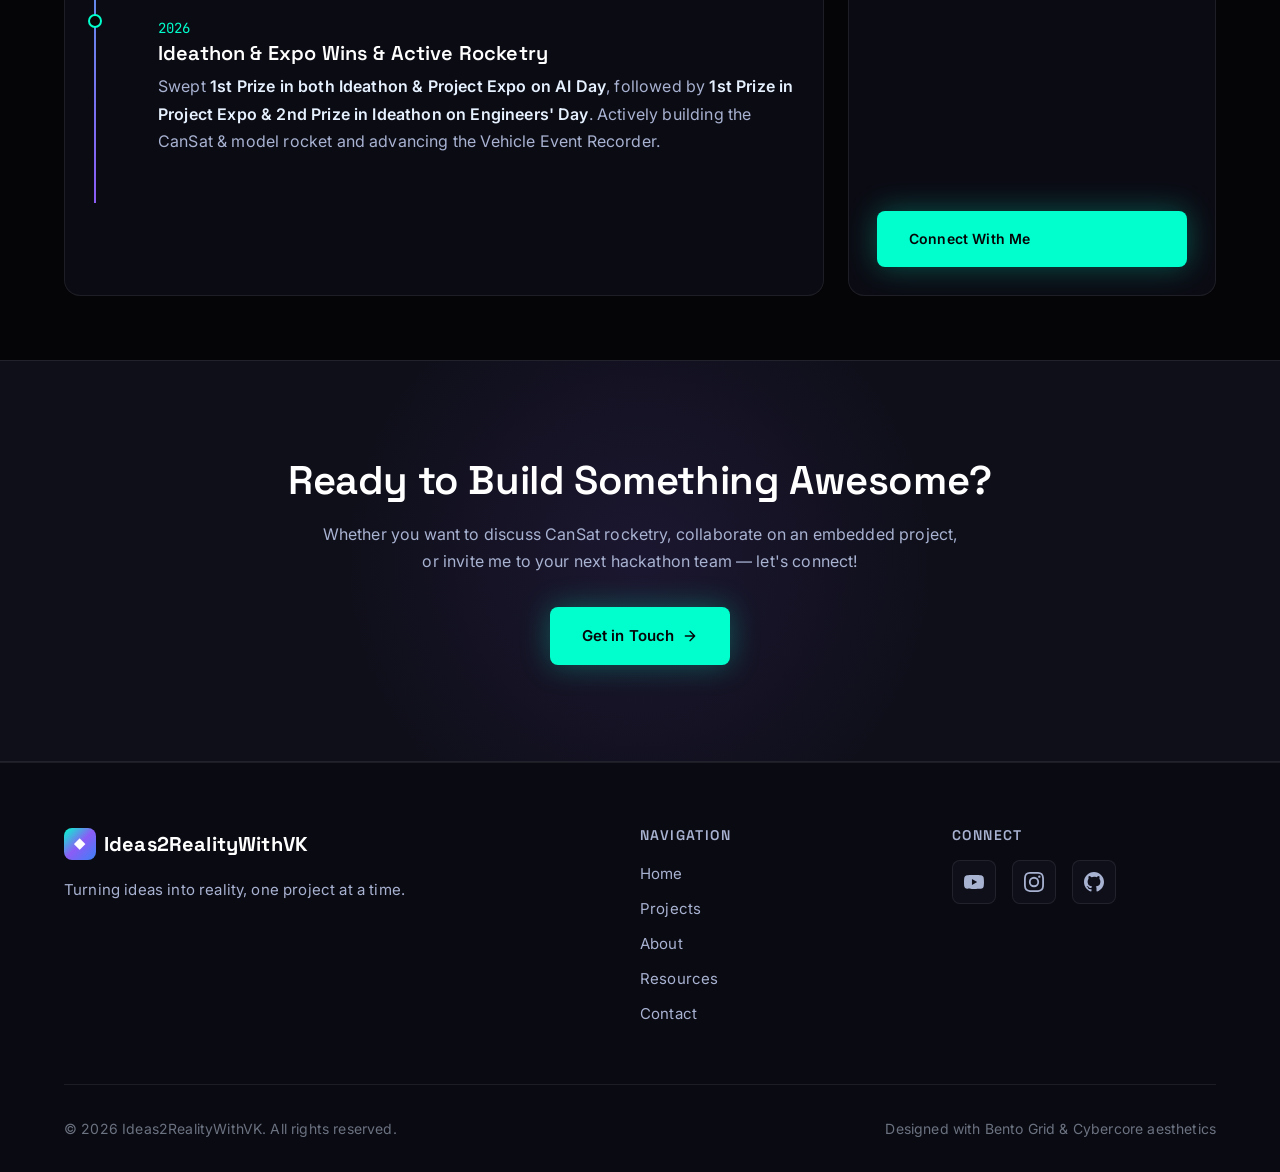
==== commit ec1e1f6c: "docs: update awards to AI Day & Engineers Day accurately, update CanSat & model rocket project, and " ====
--- a/about.html
+++ b/about.html
@@ -6,7 +6,7 @@
     <meta name="viewport" content="width=device-width, initial-scale=1.0">
     <meta name="description"
         content="Get to know Vishnu Karthik (Ideas2RealityWithVK) - B.Tech ECE student at VFSTR, hardware engineer, double Ideathon & Expo winner, and CanSat rocketry builder.">
-    <meta name="keywords" content="Vishnu Karthik, Ideas2RealityWithVK, VFSTR, embedded systems, ESP32, STM32, rocketry, IN-SPACe, Ideathon winner">
+    <meta name="keywords" content="Vishnu Karthik, Ideas2RealityWithVK, VFSTR, embedded systems, ESP32, STM32, rocketry, CanSat, AI Day, Engineers Day, Ideathon winner">
     <meta name="author" content="Ideas2RealityWithVK">
 
     <title>About Me | Ideas2RealityWithVK</title>
@@ -176,63 +176,63 @@
                                     <span>🏆 HONORS, AWARDS &amp; COMPETITIONS</span>
                                 </div>
                                 <span style="font-family: 'JetBrains Mono', monospace; font-size: 0.8rem; color: #fbbf24;">
-                                    1ST PRIZE SWEEPS &amp; NATIONAL SELECTIONS
+                                    IDEATHON &amp; EXPO CHAMPIONSHIPS
                                 </span>
                             </div>
 
                             <div class="awards-list">
-                                <!-- Award 1: EI Day Double Sweep -->
+                                <!-- Award 1: AI Day Double Sweep -->
                                 <div class="award-item">
                                     <div class="award-item__icon">🏆</div>
                                     <div class="award-item__content">
                                         <h4>
-                                            1st Prize — Ideathon &amp; Project Expo (EI Day)
-                                            <span class="award-item__tag">VFSTR 2026 Champion</span>
+                                            1st Prize — Ideathon &amp; Project Expo (AI Day)
+                                            <span class="award-item__tag">VFSTR AI Day Champion</span>
                                         </h4>
                                         <p>
-                                            Achieved a prestigious double victory by winning <strong>1st Prize in both the Ideathon and the Project Exhibition</strong> on EI Day at VFSTR, recognized for engineering design originality, technical viability, and live embedded prototype execution.
+                                            Achieved a top double victory by winning <strong>1st Prize in both the Ideathon and the Project Expo</strong> on AI Day at VFSTR, recognized for technical innovation, AI hardware integration, and working prototype demonstration.
                                         </p>
                                     </div>
                                 </div>
 
-                                <!-- Award 2: Engineers' Day Double Sweep -->
+                                <!-- Award 2: Engineers' Day -->
                                 <div class="award-item">
                                     <div class="award-item__icon">🥇</div>
                                     <div class="award-item__content">
                                         <h4>
-                                            1st Prize — Ideathon &amp; Project Expo (Engineers' Day)
-                                            <span class="award-item__tag">VFSTR 1st Place</span>
+                                            1st Prize Project Expo &amp; 2nd Prize Ideathon (Engineers' Day)
+                                            <span class="award-item__tag">VFSTR Engineers' Day</span>
                                         </h4>
                                         <p>
-                                            Swept <strong>1st Prize in both the Ideathon and Project Expo</strong> at the VFSTR Engineers' Day flagship festival, standing out among multi-disciplinary engineering teams for hardware integration and problem-solving capability.
+                                            Won <strong>1st Prize in Project Expo</strong> for live embedded hardware demonstration and <strong>2nd Prize in Ideathon</strong> for engineering concept innovation at the VFSTR Engineers' Day flagship festival.
                                         </p>
                                     </div>
                                 </div>
 
-                                <!-- Award 3: IN-SPACe National Rocketry Challenge -->
+                                <!-- Award 3: CanSat & Model Rocketry System -->
                                 <div class="award-item">
                                     <div class="award-item__icon" style="background: rgba(59, 130, 246, 0.15); border-color: rgba(59, 130, 246, 0.3); color: #60a5fa;">🚀</div>
                                     <div class="award-item__content">
                                         <h4>
-                                            IN-SPACe National Rocketry Challenge Finalist
-                                            <span class="award-item__tag" style="background: rgba(59, 130, 246, 0.2); color: #60a5fa;">National Selection</span>
+                                            CanSat Payload &amp; Model Rocketry Engineering
+                                            <span class="award-item__tag" style="background: rgba(59, 130, 246, 0.2); color: #60a5fa;">Active Development</span>
                                         </h4>
                                         <p>
-                                            Team selected for India's prestigious national student rocketry challenge. Successfully designed the <strong>CanSat Payload</strong> for 1 km altitude deployment with telemetry data logging and parachute-based safe recovery. Preliminary Design Review (PDR) completed, Critical Design Review (CDR) submitted.
+                                            Actively designing and building an autonomous <strong>CanSat Payload and custom experimental model rocket</strong> for 1 km altitude deployment with real-time RF telemetry data logging, sensor fusion, and parachute-based safe recovery. Independently manufacturing both the rocket airframe and the CanSat flight avionics.
                                         </p>
                                     </div>
                                 </div>
 
-                                <!-- Award 4: Space Tech Ideathon & Weather System -->
+                                <!-- Award 4: Space Tech Ideathon & Weather System (2024) -->
                                 <div class="award-item">
                                     <div class="award-item__icon">🌟</div>
                                     <div class="award-item__content">
                                         <h4>
-                                            1st Prize — Space Tech Ideathon &amp; Expo Awards
-                                            <span class="award-item__tag">State / University Level</span>
+                                            1st Prize — Space Tech Ideathon &amp; Engineering Expo Awards (2024)
+                                            <span class="award-item__tag">2024 Champion</span>
                                         </h4>
                                         <p>
-                                            Won 1st Prize at the Space Tech Ideathon for sensor telemetry innovation, following 1st Prize recognition for the Smart IoT Weather Monitoring System at the VFSTR Engineering Expo.
+                                            Won 1st Prize at the Space Tech Ideathon for sensor telemetry innovation, following 1st Prize recognition for the Smart IoT Weather Monitoring System at the VFSTR Engineering Expo (2024).
                                         </p>
                                     </div>
                                 </div>
@@ -447,23 +447,23 @@
                                     <span class="timeline__year">2024</span>
                                     <h4 class="timeline__title">IoT, STM32 &amp; University Honors</h4>
                                     <p class="timeline__description">
-                                        Joined B.Tech ECE at VFSTR, Guntur. Designed the Smart IoT Weather Monitoring System (1st Prize @ VFSTR Engineering Expo). Won 1st Prize at Space Tech Ideathon. Deepened skills in STM32CubeIDE and RF.
+                                        Joined B.Tech ECE at VFSTR, Guntur. Designed the Smart IoT Weather Monitoring System (1st Prize @ VFSTR Engineering Expo 2024). Won 1st Prize at Space Tech Ideathon (2024). Deepened skills in STM32CubeIDE and RF.
                                     </p>
                                 </div>
 
                                 <div class="timeline__item">
                                     <span class="timeline__year">2025</span>
-                                    <h4 class="timeline__title">Rocketry &amp; Autonomous AI Devices</h4>
+                                    <h4 class="timeline__title">CanSat Rocketry &amp; Autonomous AI Devices</h4>
                                     <p class="timeline__description">
-                                        Team selected for the <strong>IN-SPACe National Rocketry Challenge</strong> (designed 1 km CanSat telemetry). Built CubiSense standalone ESP32 voice desk companion and gesture-controlled rover.
+                                        Initiated independent development of the 1 km CanSat payload and experimental model rocket with real-time telemetry. Built CubiSense standalone ESP32 voice desk companion and gesture-controlled rover.
                                     </p>
                                 </div>
 
                                 <div class="timeline__item">
                                     <span class="timeline__year">2026</span>
-                                    <h4 class="timeline__title">Double Ideathon Sweeps &amp; Ideas2Reality</h4>
+                                    <h4 class="timeline__title">Ideathon &amp; Expo Wins &amp; Active Rocketry</h4>
                                     <p class="timeline__description">
-                                        Swept <strong>1st Prize in both Ideathon &amp; Project Expo on EI Day</strong>, followed by another <strong>1st Prize sweep on Engineers' Day</strong>. Finalizing CanSat CDR evaluations and advancing the Vehicle Event Recorder.
+                                        Swept <strong>1st Prize in both Ideathon &amp; Project Expo on AI Day</strong>, followed by <strong>1st Prize in Project Expo &amp; 2nd Prize in Ideathon on Engineers' Day</strong>. Actively building the CanSat &amp; model rocket and advancing the Vehicle Event Recorder.
                                     </p>
                                 </div>
                             </div>
